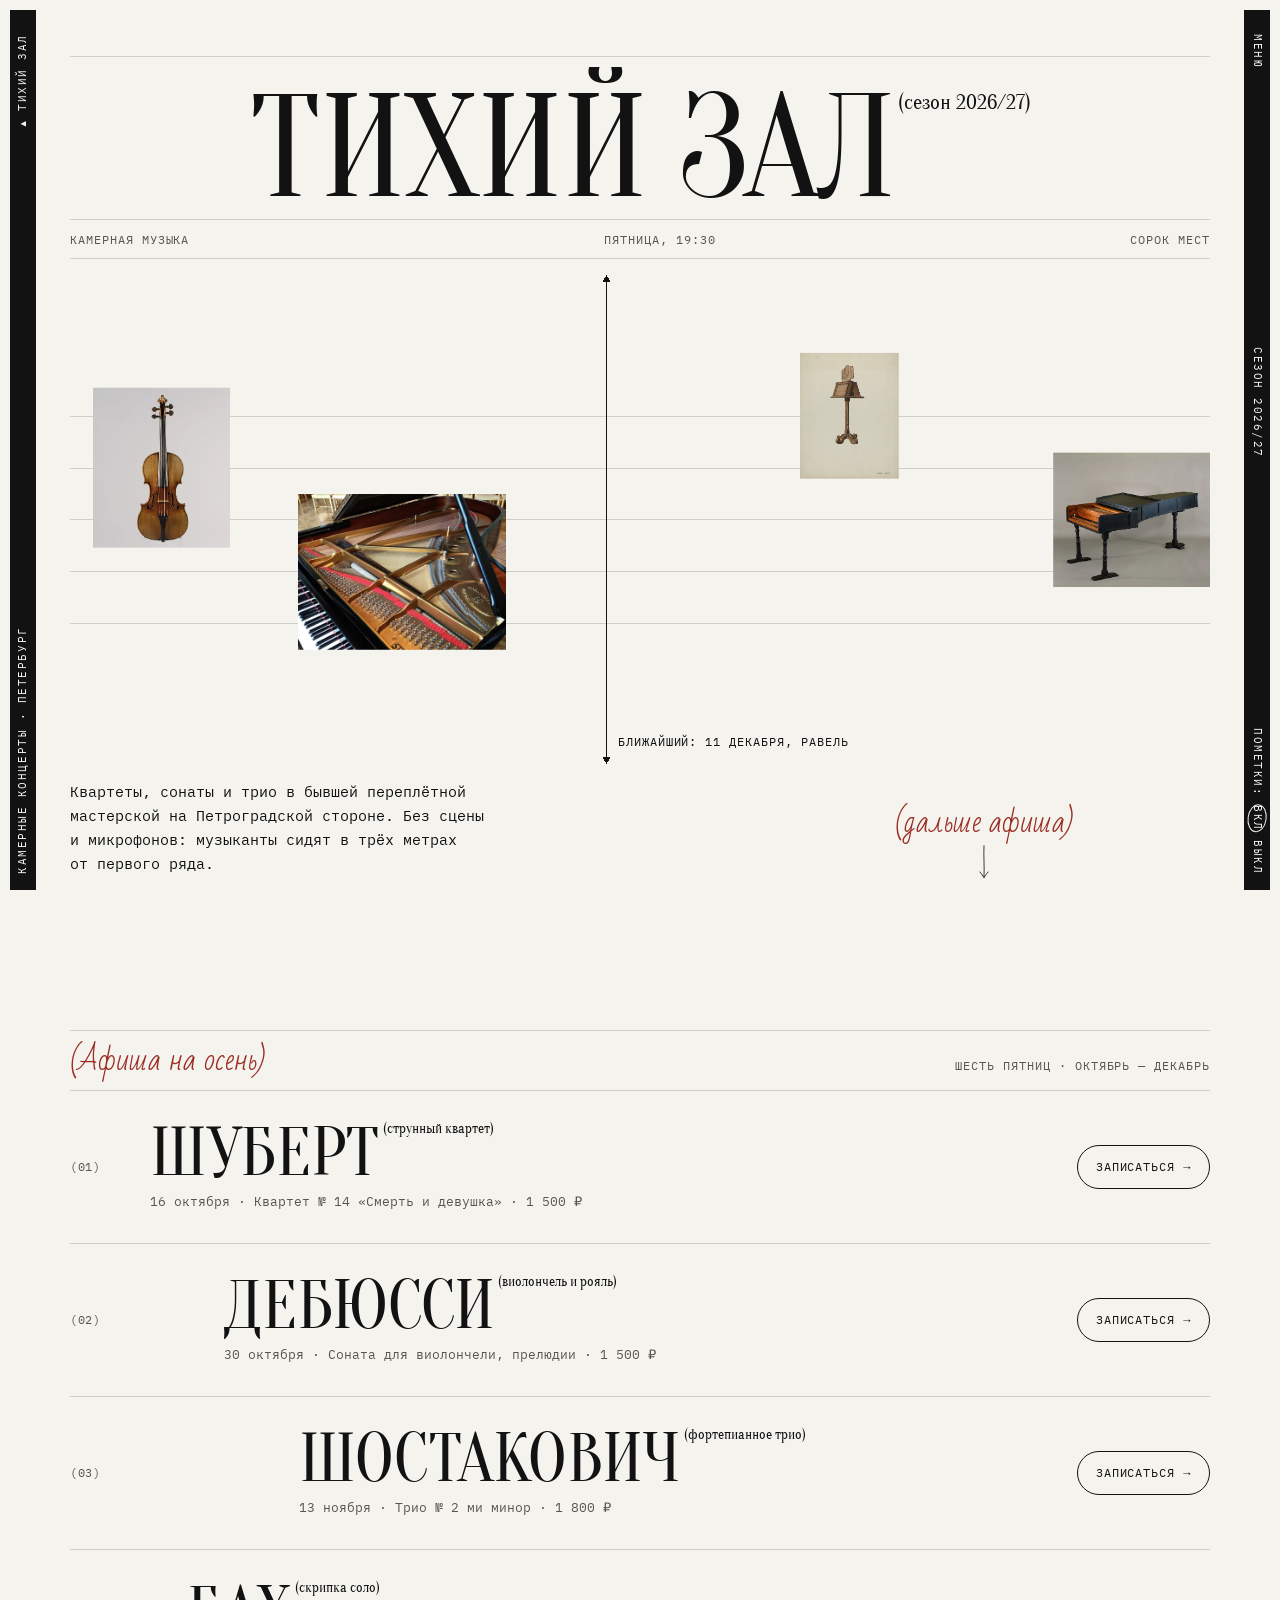
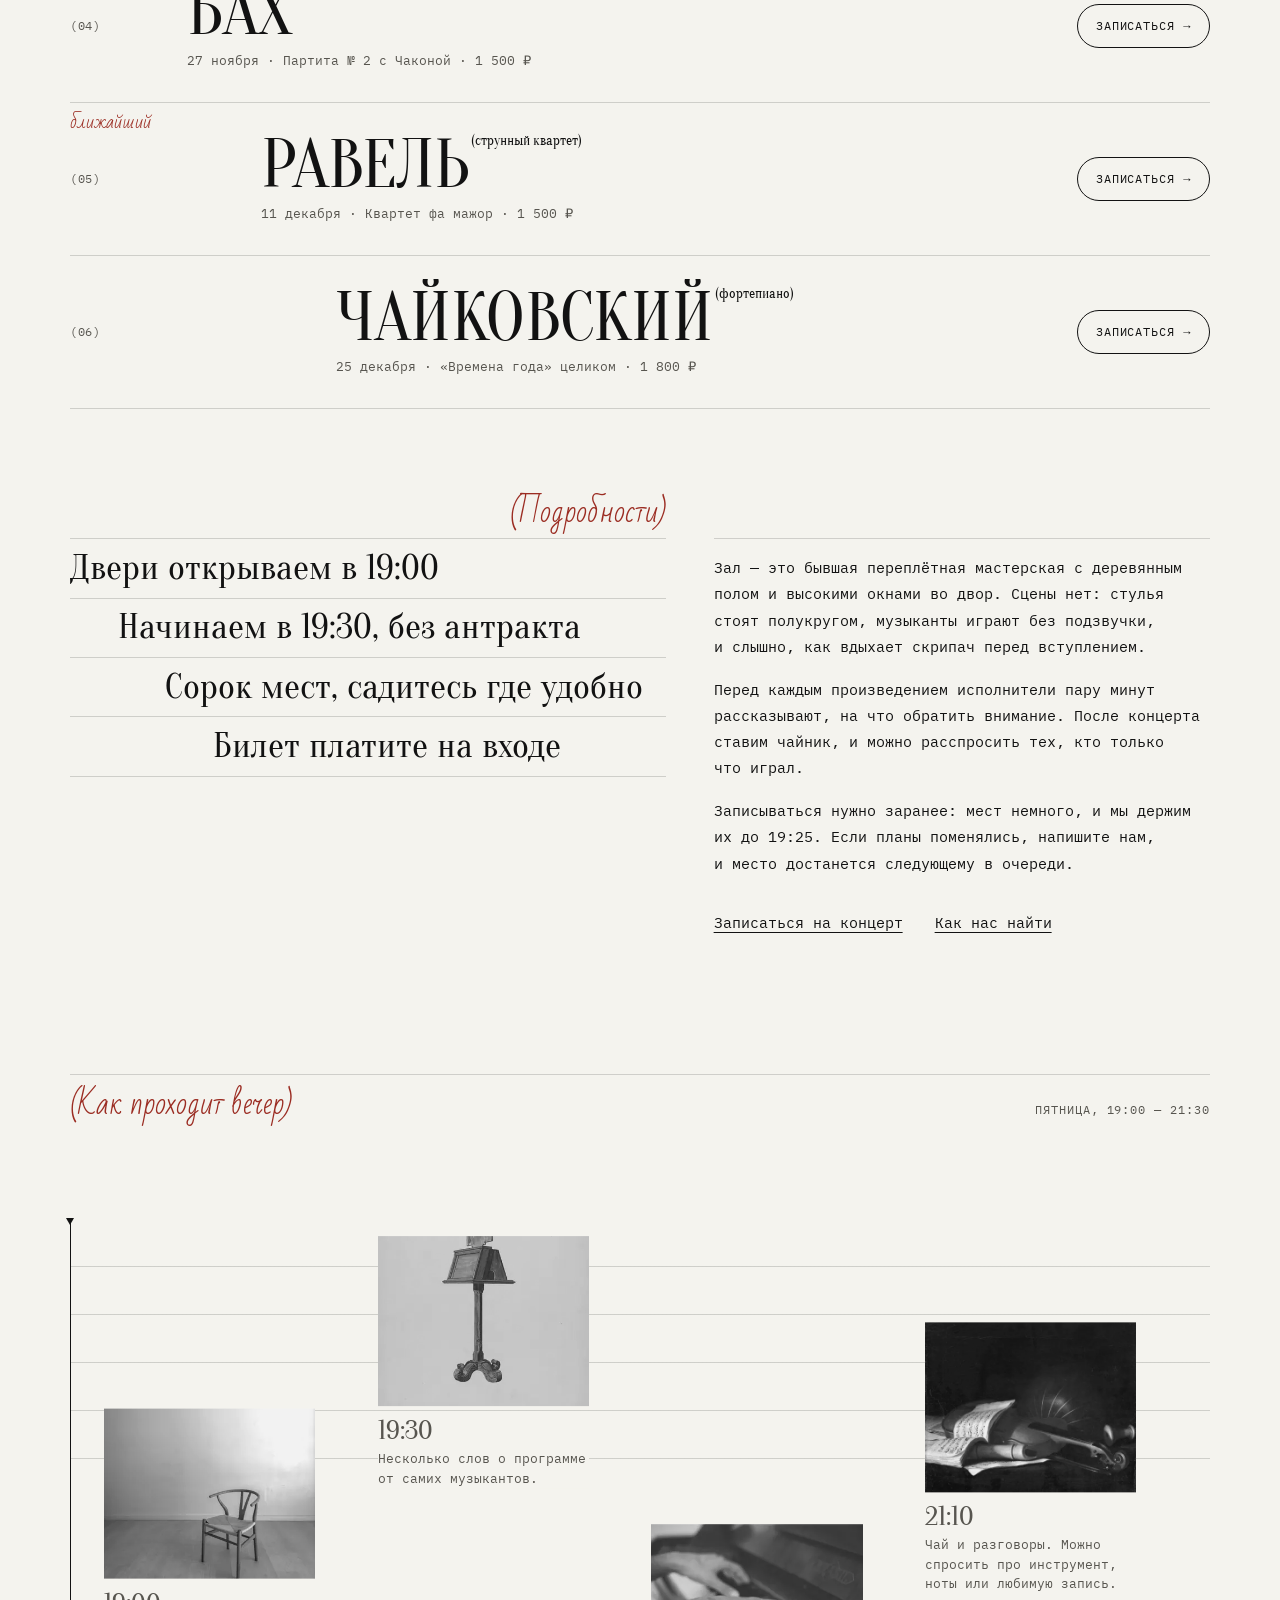
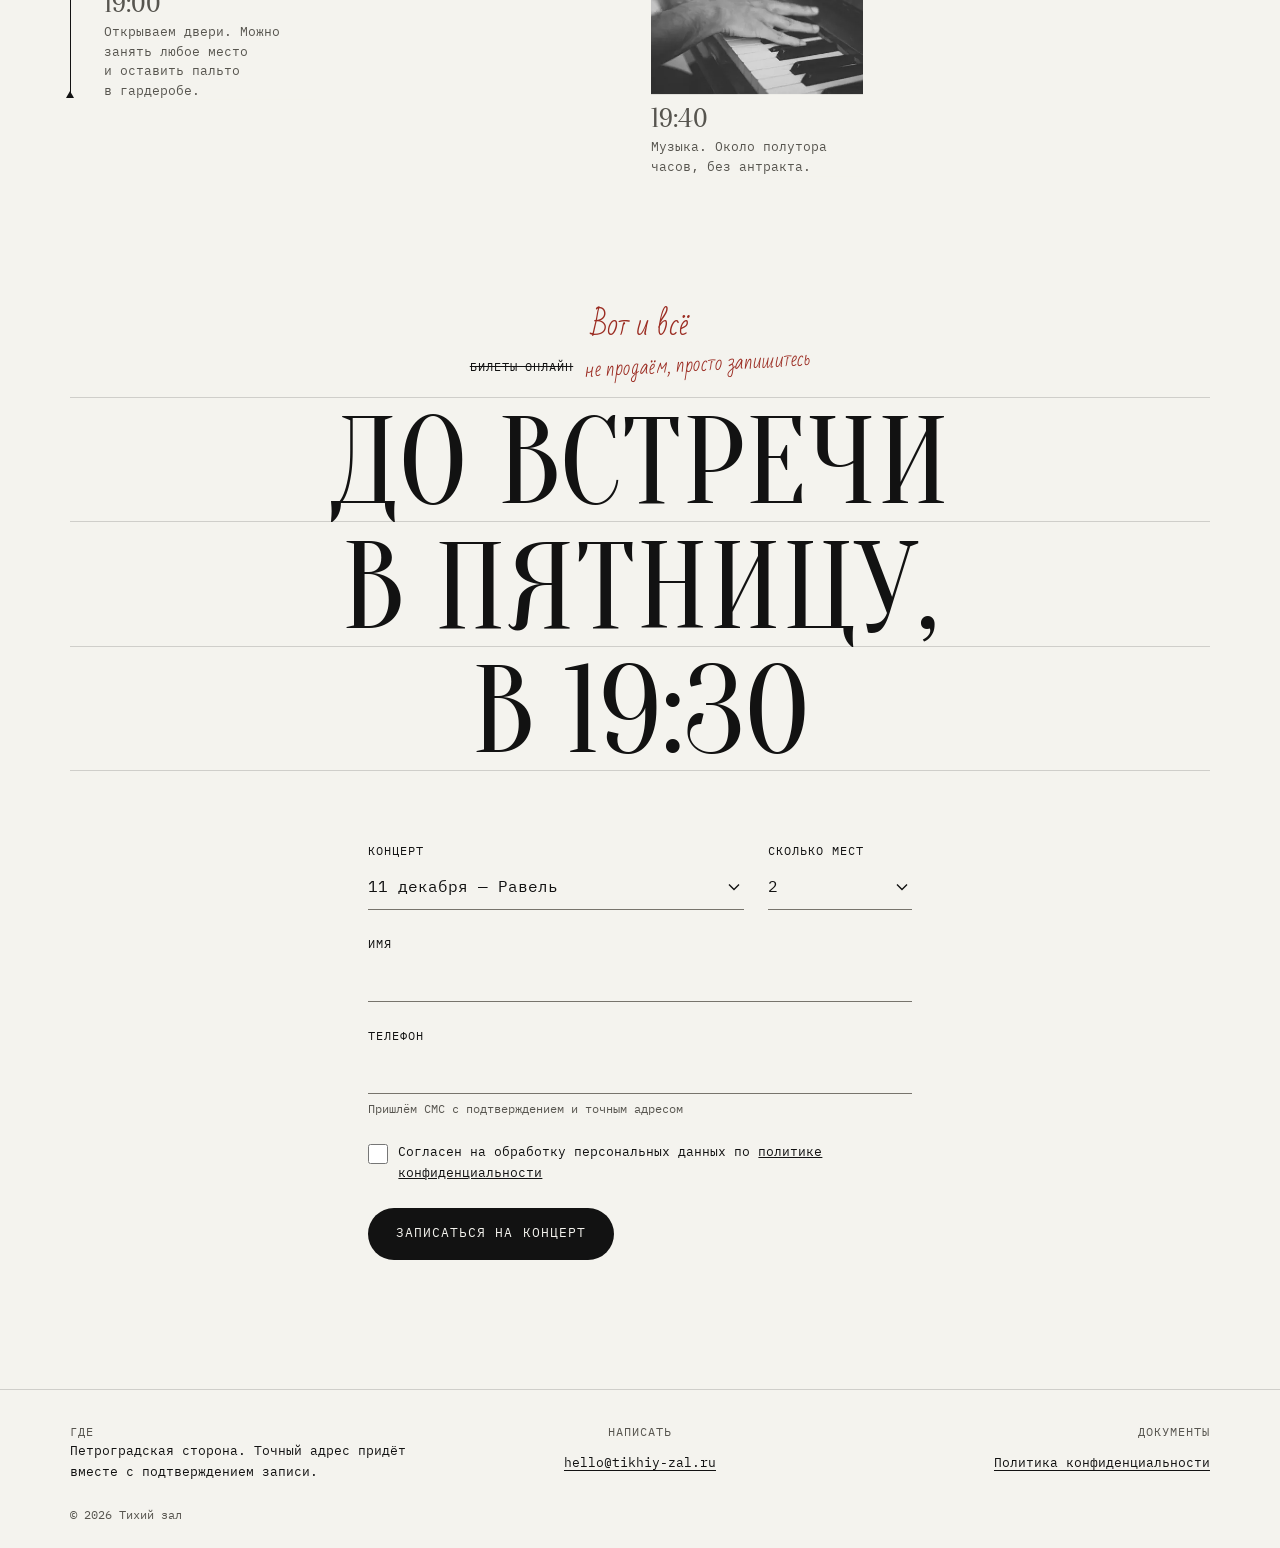
==== index.html @ 07358e15 "Фото больше не наезжают на текст - Афиша: фото к концерту в своей колонке между текстом и кнопкой   " ====
<!doctype html>
<html lang="ru">
<head>
  <meta charset="utf-8">
  <meta name="viewport" content="width=device-width, initial-scale=1, viewport-fit=cover">
  <title>Тихий зал — камерные концерты по пятницам в Петербурге</title>
  <meta name="description" content="Камерная музыка на сорок слушателей: квартеты, сонаты и трио без сцены и микрофонов. Афиша на осень 2026 и запись на концерт.">
  <link rel="canonical" href="https://verver-vadya.github.io/site-tikhiy-zal/">
  <meta name="theme-color" content="#121212">

  <meta property="og:type" content="website">
  <meta property="og:locale" content="ru_RU">
  <meta property="og:title" content="Тихий зал — камерные концерты по пятницам">
  <meta property="og:description" content="Сорок мест, музыканты в трёх метрах от первого ряда. Афиша на осень и запись на концерт.">
  <meta property="og:url" content="https://verver-vadya.github.io/site-tikhiy-zal/">
  <meta property="og:image" content="https://verver-vadya.github.io/site-tikhiy-zal/assets/img/og.jpg">

  <link rel="icon" href="favicon.svg" type="image/svg+xml">
  <link rel="preload" href="assets/fonts/oranienbaum-cyrillic-400-normal.woff2" as="font" type="font/woff2" crossorigin>
  <link rel="preload" href="assets/fonts/ibm-plex-mono-cyrillic-400-normal.woff2" as="font" type="font/woff2" crossorigin>
  <link rel="stylesheet" href="assets/css/style.css">
  <script>
    // Пометки от руки можно выключить; выбор помним до следующего визита
    try { if (localStorage.getItem("notes") === "off") document.documentElement.classList.add("no-notes"); } catch (e) {}
  </script>
  <script src="assets/js/main.js" defer></script>
  <script src="assets/js/form.js" defer></script>
</head>
<body>
  <a class="skip-link" href="#main">Перейти к содержимому</a>

  <!-- Боковые чёрные полосы на десктопе, верхняя полоса на телефоне -->
  <header class="rail rail--left">
    <a class="rail__logo" href="./" aria-label="Тихий зал, на главную"><span aria-hidden="true">▸</span> Тихий зал</a>
    <p class="rail__tagline">Камерные концерты · Петербург</p>
  </header>

  <div class="rail rail--right">
    <button class="rail__button menu-toggle" type="button" aria-expanded="false" aria-controls="menu">Меню</button>
    <p class="rail__season">Сезон 2026/27</p>
    <div class="notes-toggle" role="group" aria-label="Пометки от руки">
      <span class="notes-toggle__label" aria-hidden="true">Пометки:</span>
      <button class="notes-toggle__btn" type="button" data-notes="on" aria-pressed="true">вкл</button>
      <button class="notes-toggle__btn" type="button" data-notes="off" aria-pressed="false">выкл</button>
    </div>
  </div>

  <nav class="menu" id="menu" aria-label="Разделы сайта" hidden>
    <ul class="menu__list">
      <li><a href="#afisha"><span class="menu__num">01</span> Афиша</a></li>
      <li><a href="#podrobnosti"><span class="menu__num">02</span> Подробности</a></li>
      <li><a href="#vecher"><span class="menu__num">03</span> Как проходит вечер</a></li>
      <li><a href="#zapis"><span class="menu__num">04</span> Записаться</a></li>
    </ul>
    <div class="notes-toggle notes-toggle--menu" role="group" aria-label="Пометки от руки">
      <span class="notes-toggle__label" aria-hidden="true">Пометки:</span>
      <button class="notes-toggle__btn" type="button" data-notes="on" aria-pressed="true">вкл</button>
      <button class="notes-toggle__btn" type="button" data-notes="off" aria-pressed="false">выкл</button>
    </div>
  </nav>

  <main id="main" class="page">

    <!-- Первый экран: название на линейке, нотный стан с «нотами»-фотографиями -->
    <section class="hero" aria-labelledby="hero-title">
      <div class="ruled">
        <h1 class="hero__title" id="hero-title">Тихий зал<sup>(сезон 2026/27)</sup></h1>
      </div>
      <ul class="hero__facts" role="list">
        <li>Камерная музыка</li>
        <li>Пятница, 19:30</li>
        <li>Сорок мест</li>
      </ul>

      <div class="hero__stage">
        <div class="staff staff--hero" aria-hidden="true"></div>

        <figure class="note-img note-img--1">
          <img src="assets/img/violin-amber-480.webp" width="480" height="561" alt="Скрипка XVIII века: тёплый лак, вид спереди" fetchpriority="high">
        </figure>
        <figure class="note-img note-img--2">
          <img src="assets/img/piano-inside-480.webp" width="480" height="360" alt="Струны и молоточки внутри открытого рояля">
        </figure>
        <figure class="note-img note-img--3">
          <img src="assets/img/music-stand-480.webp" width="480" height="611" alt="Рисунок старинного пюпитра на ножке">
        </figure>
        <figure class="note-img note-img--4">
          <img src="assets/img/grand-piano-480.webp" width="480" height="414" alt="Старинное фортепиано в тёмном деревянном корпусе">
        </figure>

        <a class="playhead" href="#afisha">
          <span class="playhead__label">Ближайший: 16&nbsp;октября, Шуберт</span>
        </a>
      </div>

      <p class="hero__lead">Квартеты, сонаты и&nbsp;трио в&nbsp;бывшей переплётной мастерской на&nbsp;Петроградской стороне. Без сцены и&nbsp;микрофонов: музыканты сидят в&nbsp;трёх метрах от&nbsp;первого ряда.</p>

      <p class="hero__scroll hand note" aria-hidden="true">
        (дальше афиша)
        <svg viewBox="0 0 24 60" width="14" height="36" fill="none" stroke="currentColor" stroke-width="1.4" stroke-linecap="round"><path d="M12 2c-1 18 1 36 0 54M5 47c3 4 5 7 7 10 2-4 4-6 7-10"/></svg>
      </p>
    </section>

    <!-- Афиша: каждая строка — линейка, названия идут «лесенкой», как ноты -->
    <section class="section" id="afisha" aria-labelledby="afisha-title">
      <div class="section__head ruled ruled--top">
        <h2 class="hand" id="afisha-title">(Афиша на осень)</h2>
        <p class="mono-meta">Шесть пятниц · октябрь — декабрь</p>
      </div>

      <ol class="gigs" role="list">
        <li class="gig" style="--shift: 0">
          <span class="gig__num">(01)</span>
          <div class="gig__body">
            <h3 class="gig__title">Шуберт<sup>(струнный квартет)</sup></h3>
            <p class="gig__meta"><time datetime="2026-10-16T19:30">16&nbsp;октября</time> · Квартет №&nbsp;14 «Смерть и&nbsp;девушка» · 1&nbsp;500&nbsp;₽</p>
          </div>
          <img class="gig__img" src="assets/img/violin-amber-480.webp" width="480" height="561" alt="" loading="lazy">
          <a class="gig__cta" href="#zapis" data-concert="2026-10-16">Записаться <span aria-hidden="true">→</span><span class="visually-hidden"> на 16 октября</span></a>
        </li>
        <li class="gig" style="--shift: 2">
          <span class="gig__num">(02)</span>
          <div class="gig__body">
            <h3 class="gig__title">Дебюсси<sup>(виолончель и рояль)</sup></h3>
            <p class="gig__meta"><time datetime="2026-10-30T19:30">30&nbsp;октября</time> · Соната для виолончели, прелюдии · 1&nbsp;500&nbsp;₽</p>
          </div>
          <img class="gig__img" src="assets/img/piano-inside-480.webp" width="480" height="360" alt="" loading="lazy">
          <a class="gig__cta" href="#zapis" data-concert="2026-10-30">Записаться <span aria-hidden="true">→</span><span class="visually-hidden"> на 30 октября</span></a>
        </li>
        <li class="gig" style="--shift: 4">
          <span class="gig__num">(03)</span>
          <div class="gig__body">
            <h3 class="gig__title">Шостакович<sup>(фортепианное трио)</sup></h3>
            <p class="gig__meta"><time datetime="2026-11-13T19:30">13&nbsp;ноября</time> · Трио №&nbsp;2 ми&nbsp;минор · 1&nbsp;800&nbsp;₽</p>
          </div>
          <img class="gig__img" src="assets/img/grand-piano-wood-480.webp" width="480" height="360" alt="" loading="lazy">
          <a class="gig__cta" href="#zapis" data-concert="2026-11-13">Записаться <span aria-hidden="true">→</span><span class="visually-hidden"> на 13 ноября</span></a>
        </li>
        <li class="gig" style="--shift: 1">
          <span class="gig__num">(04)</span>
          <div class="gig__body">
            <h3 class="gig__title">Бах<sup>(скрипка соло)</sup></h3>
            <p class="gig__meta"><time datetime="2026-11-27T19:30">27&nbsp;ноября</time> · Партита №&nbsp;2 с&nbsp;Чаконой · 1&nbsp;500&nbsp;₽</p>
          </div>
          <img class="gig__img" src="assets/img/violin-dark-480.webp" width="480" height="601" alt="" loading="lazy">
          <a class="gig__cta" href="#zapis" data-concert="2026-11-27">Записаться <span aria-hidden="true">→</span><span class="visually-hidden"> на 27 ноября</span></a>
        </li>
        <li class="gig" style="--shift: 3">
          <span class="gig__num">(05)</span>
          <div class="gig__body">
            <h3 class="gig__title">Равель<sup>(струнный квартет)</sup></h3>
            <p class="gig__meta"><time datetime="2026-12-11T19:30">11&nbsp;декабря</time> · Квартет фа&nbsp;мажор · 1&nbsp;500&nbsp;₽</p>
          </div>
          <img class="gig__img" src="assets/img/still-life-480.webp" width="480" height="426" alt="" loading="lazy">
          <a class="gig__cta" href="#zapis" data-concert="2026-12-11">Записаться <span aria-hidden="true">→</span><span class="visually-hidden"> на 11 декабря</span></a>
        </li>
        <li class="gig" style="--shift: 5">
          <span class="gig__num">(06)</span>
          <div class="gig__body">
            <h3 class="gig__title">Чайковский<sup>(фортепиано)</sup></h3>
            <p class="gig__meta"><time datetime="2026-12-25T19:30">25&nbsp;декабря</time> · «Времена года» целиком · 1&nbsp;800&nbsp;₽</p>
          </div>
          <img class="gig__img" src="assets/img/piano-keys-480.webp" width="480" height="320" alt="" loading="lazy">
          <a class="gig__cta" href="#zapis" data-concert="2026-12-25">Записаться <span aria-hidden="true">→</span><span class="visually-hidden"> на 25 декабря</span></a>
        </li>
      </ol>
    </section>

    <!-- Подробности: слева «лесенка» фактов, справа текст машинописью -->
    <section class="section details" id="podrobnosti" aria-labelledby="details-title">
      <div class="details__facts ruled ruled--top">
        <h2 class="visually-hidden" id="details-title">Подробности</h2>
        <ul class="steps" role="list">
          <li>Двери открываем в&nbsp;19:00</li>
          <li>Начинаем в&nbsp;19:30, без антракта</li>
          <li>Сорок мест, садитесь где удобно</li>
          <li>Билет платите на&nbsp;входе</li>
        </ul>
        <p class="details__note hand note" aria-hidden="true">(Подробности)</p>
      </div>
      <div class="details__text ruled ruled--top">
        <p>Зал — это бывшая переплётная мастерская с&nbsp;деревянным полом и&nbsp;высокими окнами во&nbsp;двор. Сцены нет: стулья стоят полукругом, музыканты играют без подзвучки, и&nbsp;слышно, как вдыхает скрипач перед вступлением.</p>
        <p>Перед каждым произведением исполнители пару минут рассказывают, на&nbsp;что обратить внимание. После концерта ставим чайник, и&nbsp;можно расспросить тех, кто только что играл.</p>
        <p>Записываться нужно заранее: мест немного, и&nbsp;мы держим их до&nbsp;19:25. Если планы поменялись, напишите нам, и&nbsp;место достанется следующему в&nbsp;очереди.</p>
        <p class="details__links"><a class="text-link" href="#zapis">Записаться на&nbsp;концерт</a> <a class="text-link" href="#kontakty">Как нас найти</a></p>
      </div>
    </section>

    <!-- Как проходит вечер: нотный стан и «указатель воспроизведения», который едет при прокрутке -->
    <section class="section evening" id="vecher" aria-labelledby="evening-title" data-evening>
      <div class="section__head ruled ruled--top">
        <h2 class="hand" id="evening-title">(Как проходит вечер)</h2>
        <p class="mono-meta">Пятница, 19:00 — 21:30</p>
      </div>

      <div class="evening__stage">
        <div class="staff staff--evening" aria-hidden="true"></div>
        <span class="evening__head" aria-hidden="true"></span>
        <ol class="moments" role="list">
          <li class="moment" style="--x: 3%; --line: 3">
            <img src="assets/img/chair-480.webp" width="480" height="640" alt="Пустой деревянный стул у стены" loading="lazy">
            <p><b>19:00</b> Открываем двери. Можно занять любое место и&nbsp;оставить пальто в&nbsp;гардеробе.</p>
          </li>
          <li class="moment" style="--x: 27%; --line: 1">
            <img src="assets/img/music-stand-480.webp" width="480" height="611" alt="Рисунок пюпитра" loading="lazy">
            <p><b>19:30</b> Несколько слов о&nbsp;программе от&nbsp;самих музыкантов.</p>
          </li>
          <li class="moment" style="--x: 51%; --line: 4">
            <img src="assets/img/piano-hands-480.webp" width="480" height="320" alt="Руки пианиста на клавиатуре" loading="lazy">
            <p><b>19:40</b> Музыка. Около полутора часов, без антракта.</p>
          </li>
          <li class="moment" style="--x: 75%; --line: 2">
            <img src="assets/img/still-life-480.webp" width="480" height="426" alt="Старинный натюрморт: скрипка, смычок и ноты" loading="lazy">
            <p><b>21:10</b> Чай и&nbsp;разговоры. Можно спросить про&nbsp;инструмент, ноты или&nbsp;любимую запись.</p>
          </li>
        </ol>
      </div>
    </section>

    <!-- Запись: финальная фраза на линейках и форма -->
    <section class="section signup" id="zapis" aria-labelledby="signup-title">
      <p class="signup__hand hand note" aria-hidden="true">Вот и всё</p>
      <p class="signup__strike"><s>Билеты онлайн</s> <span class="hand note">не&nbsp;продаём, просто запишитесь</span></p>
      <h2 class="signup__title" id="signup-title">
        <span>До встречи</span>
        <span>в&nbsp;пятницу,</span>
        <span>в&nbsp;19:30</span>
      </h2>

      <form class="form" action="https://formspree.io/f/YOUR_FORM_ID" method="post" data-form>
        <div class="field">
          <label for="f-concert">Концерт</label>
          <select id="f-concert" name="concert" required data-error-required="Выберите, на какой концерт записаться">
            <option value="2026-10-16" selected>16 октября — Шуберт</option>
            <option value="2026-10-30">30 октября — Дебюсси</option>
            <option value="2026-11-13">13 ноября — Шостакович</option>
            <option value="2026-11-27">27 ноября — Бах</option>
            <option value="2026-12-11">11 декабря — Равель</option>
            <option value="2026-12-25">25 декабря — Чайковский</option>
          </select>
        </div>
        <div class="field">
          <label for="f-seats">Сколько мест</label>
          <select id="f-seats" name="seats">
            <option value="1">1</option>
            <option value="2" selected>2</option>
            <option value="3">3</option>
            <option value="4">4</option>
          </select>
        </div>
        <div class="field">
          <label for="f-name">Имя</label>
          <input id="f-name" name="name" type="text" autocomplete="name" required minlength="2"
            data-error-required="Напишите, на чьё имя держать места">
        </div>
        <div class="field">
          <label for="f-phone">Телефон</label>
          <input id="f-phone" name="phone" type="tel" inputmode="tel" autocomplete="tel" required data-validate="phone"
            aria-describedby="f-phone-hint" data-error-required="Укажите телефон: пришлём подтверждение и адрес">
          <p class="field__hint" id="f-phone-hint">Пришлём СМС с&nbsp;подтверждением и&nbsp;точным адресом</p>
        </div>
        <div class="field field--check">
          <input id="f-consent" name="consent" type="checkbox" value="да" required
            data-error-required="Без согласия на обработку данных мы не можем записать вас">
          <label for="f-consent">Согласен на&nbsp;обработку персональных данных по&nbsp;<a href="privacy.html">политике конфиденциальности</a></label>
        </div>
        <input class="form__trap" type="text" name="_gotcha" tabindex="-1" autocomplete="off" aria-hidden="true">
        <button class="button" type="submit">Записаться на концерт</button>
        <p class="form__status" role="status" aria-live="polite" hidden></p>
      </form>
    </section>
  </main>

  <footer class="site-footer" id="kontakty">
    <div class="site-footer__col">
      <p class="site-footer__label">Где</p>
      <p>Петроградская сторона. Точный адрес придёт вместе с&nbsp;подтверждением записи.</p>
    </div>
    <div class="site-footer__col">
      <p class="site-footer__label">Написать</p>
      <p><a class="text-link" href="mailto:hello@tikhiy-zal.ru">hello@tikhiy-zal.ru</a></p>
    </div>
    <div class="site-footer__col">
      <p class="site-footer__label">Документы</p>
      <p><a class="text-link" href="privacy.html">Политика конфиденциальности</a></p>
    </div>
    <p class="site-footer__copy">&copy; <span data-year>2026</span> Тихий зал</p>
  </footer>
</body>
</html>
---- assets/css/style.css ----
/* Шрифты: свои файлы, без внешних CDN. Лицензии OFL лежат рядом. */
@font-face {
  font-family: "Oranienbaum";
  src: url("../fonts/oranienbaum-cyrillic-400-normal.woff2") format("woff2");
  font-weight: 400; font-display: swap;
  unicode-range: U+0301, U+0400-045F, U+0490-0491, U+04B0-04B1, U+2116;
}
@font-face {
  font-family: "Oranienbaum";
  src: url("../fonts/oranienbaum-latin-400-normal.woff2") format("woff2");
  font-weight: 400; font-display: swap;
  unicode-range: U+0000-00FF, U+0131, U+0152-0153, U+02BB-02BC, U+02C6, U+02DA, U+02DC, U+2000-206F, U+20AC, U+20BD, U+2122, U+2191, U+2193, U+2212, U+2215, U+FEFF, U+FFFD;
}
@font-face {
  font-family: "IBM Plex Mono";
  src: url("../fonts/ibm-plex-mono-cyrillic-400-normal.woff2") format("woff2");
  font-weight: 400; font-display: swap;
  unicode-range: U+0301, U+0400-045F, U+0490-0491, U+04B0-04B1, U+2116;
}
@font-face {
  font-family: "IBM Plex Mono";
  src: url("../fonts/ibm-plex-mono-latin-400-normal.woff2") format("woff2");
  font-weight: 400; font-display: swap;
  unicode-range: U+0000-00FF, U+0131, U+0152-0153, U+02BB-02BC, U+02C6, U+02DA, U+02DC, U+2000-206F, U+20AC, U+20BD, U+2122, U+2191, U+2193, U+2212, U+2215, U+FEFF, U+FFFD;
}
@font-face {
  font-family: "IBM Plex Mono";
  src: url("../fonts/ibm-plex-mono-cyrillic-500-normal.woff2") format("woff2");
  font-weight: 500 700; font-display: swap;
  unicode-range: U+0301, U+0400-045F, U+0490-0491, U+04B0-04B1, U+2116;
}
@font-face {
  font-family: "IBM Plex Mono";
  src: url("../fonts/ibm-plex-mono-latin-500-normal.woff2") format("woff2");
  font-weight: 500 700; font-display: swap;
  unicode-range: U+0000-00FF, U+0131, U+0152-0153, U+02BB-02BC, U+02C6, U+02DA, U+02DC, U+2000-206F, U+20AC, U+20BD, U+2122, U+2191, U+2193, U+2212, U+2215, U+FEFF, U+FFFD;
}
@font-face {
  font-family: "Bad Script";
  src: url("../fonts/bad-script-cyrillic-400-normal.woff2") format("woff2");
  font-weight: 400; font-display: swap;
  unicode-range: U+0301, U+0400-045F, U+0490-0491, U+04B0-04B1, U+2116;
}
@font-face {
  font-family: "Bad Script";
  src: url("../fonts/bad-script-latin-400-normal.woff2") format("woff2");
  font-weight: 400; font-display: swap;
  unicode-range: U+0000-00FF, U+0131, U+0152-0153, U+02BB-02BC, U+02C6, U+02DA, U+02DC, U+2000-206F, U+20AC, U+2122, U+2191, U+2193, U+2212, U+2215, U+FEFF, U+FFFD;
}

/* Токены: бумага, тушь и красный карандаш для пометок */
:root {
  --paper: #f4f3ee;
  --ink: #121212;
  --muted: #57554f;
  --rule: rgba(18, 18, 18, 0.16);
  --field-line: #77746c;       /* контраст с бумагой не ниже 3:1 */
  --pencil: #9b2c22;           /* пометки от руки */
  --danger: #a1221a;
  --danger-bg: #f8e9e6;
  --success: #24603a;
  --success-bg: #e6efe6;

  --serif: "Oranienbaum", "Times New Roman", serif;
  --mono: "IBM Plex Mono", ui-monospace, "SFMono-Regular", Menlo, Consolas, monospace;
  --hand: "Bad Script", "Segoe Script", cursive;

  --text-s: 0.75rem;
  --text-m: clamp(0.875rem, 0.84rem + 0.15vw, 0.9375rem);
  --hand-size: clamp(1.375rem, 1.1rem + 0.9vw, 1.875rem);

  --gutter: 1rem;
  --bar: 2.75rem;              /* верхняя полоса на телефоне */
  --rail-w: 1.625rem;          /* боковая полоса на десктопе */
  --rail-inset: 0.625rem;
  --section: clamp(4rem, 2.5rem + 7vw, 9rem);
  --tap: 2.75rem;

  --ease-out: cubic-bezier(0.23, 1, 0.32, 1);
  --ease-in-out: cubic-bezier(0.77, 0, 0.175, 1);
}

/* Сброс */
*, *::before, *::after { box-sizing: border-box; }
* { margin: 0; }
html { -webkit-text-size-adjust: 100%; scroll-behavior: smooth; scroll-padding-top: calc(var(--bar) + 1rem); }
@media (prefers-reduced-motion: reduce) { html { scroll-behavior: auto; } }
body {
  font-family: var(--mono);
  font-size: var(--text-m);
  line-height: 1.6;
  color: var(--ink);
  background: var(--paper);
  padding-top: calc(var(--bar) + env(safe-area-inset-top));
  -webkit-tap-highlight-color: transparent;
  overflow-x: clip;
}
img, svg { display: block; max-width: 100%; height: auto; }
input, button, textarea, select { font: inherit; color: inherit; }
button, a, select, label { touch-action: manipulation; }
h1, h2, h3 { font-weight: 400; overflow-wrap: break-word; }
p { text-wrap: pretty; }
a { color: inherit; }
ul, ol { list-style: none; padding: 0; }
:focus-visible { outline: 2px solid var(--pencil); outline-offset: 3px; }
::selection { background: var(--ink); color: var(--paper); }

.visually-hidden {
  position: absolute; width: 1px; height: 1px; padding: 0; margin: -1px;
  overflow: hidden; clip: rect(0 0 0 0); white-space: nowrap; border: 0;
}
.skip-link { position: absolute; left: -9999px; z-index: 50; }
.skip-link:focus { left: 1rem; top: 1rem; background: var(--paper); padding: 0.5rem 1rem; }

/* Общие приёмы */
.hand { font-family: var(--hand); font-size: var(--hand-size); color: var(--pencil); line-height: 1.2; }
.mono-meta { font-size: var(--text-s); text-transform: uppercase; letter-spacing: 0.08em; color: var(--muted); }
.ruled { border-block: 1px solid var(--rule); }
.ruled--top { border-bottom: 0; }
.no-notes .note { visibility: hidden; }

.text-link {
  text-decoration: underline; text-decoration-thickness: 1px; text-underline-offset: 0.25em;
  transition: color 160ms ease, text-decoration-thickness 160ms ease;
}
@media (hover: hover) { .text-link:hover { color: var(--pencil); text-decoration-thickness: 2px; } }
.text-link:active { color: var(--pencil); }

/* Нотный стан: пять линий одним фоном */
.staff {
  --gap: 3rem;
  height: calc(var(--gap) * 4 + 1px);
  background: repeating-linear-gradient(to bottom, var(--rule) 0 1px, transparent 1px var(--gap));
}

/* ---------- Полосы ---------- */

.rail {
  position: fixed; z-index: 30; top: 0;
  height: calc(var(--bar) + env(safe-area-inset-top));
  padding-top: env(safe-area-inset-top);
  display: flex; align-items: center;
  font-size: 0.6875rem; text-transform: uppercase; letter-spacing: 0.14em;
  color: var(--paper);
}
.rail :focus-visible { outline-color: var(--paper); }
.rail--left { left: 0; right: 0; background: var(--ink); padding-left: max(var(--gutter), env(safe-area-inset-left)); }
.rail--right { right: 0; padding-right: max(0.25rem, env(safe-area-inset-right)); }
.rail__logo { display: inline-flex; align-items: center; gap: 0.5em; min-height: var(--tap); text-decoration: none; }
.rail__tagline, .rail__season, .rail--right .notes-toggle { display: none; }
.rail__button {
  min-height: var(--tap); padding: 0 0.75rem; border: 0; background: none; cursor: pointer;
  text-transform: inherit; letter-spacing: inherit; font-size: inherit;
  transition: opacity 160ms ease;
}
@media (hover: hover) { .rail__button:hover, .rail__logo:hover { opacity: 0.7; } }
.rail__button:active { opacity: 0.55; }

.notes-toggle { display: flex; align-items: center; gap: 0.35rem; }
.notes-toggle__btn {
  min-width: var(--tap); min-height: var(--tap); padding: 0 0.4rem; border: 0; background: none; cursor: pointer;
  text-transform: uppercase; letter-spacing: inherit; font-size: inherit; position: relative;
}
/* Выбранный вариант обведён от руки, как в партитуре */
.notes-toggle__btn[aria-pressed="true"]::after {
  content: ""; position: absolute; inset: 50% auto auto 50%;
  width: 2.4em; height: 1.7em; translate: -50% -50%;
  border: 1px solid currentColor; border-radius: 50%; rotate: -8deg;
}
@media (hover: hover) { .notes-toggle__btn:hover { opacity: 0.7; } }
.notes-toggle__btn:active { opacity: 0.55; }

@media (min-width: 64rem) {
  body { padding-top: 0; }
  .rail {
    top: var(--rail-inset); bottom: var(--rail-inset); height: auto; width: var(--rail-w);
    padding: 1rem 0; background: var(--ink);
    writing-mode: vertical-rl; justify-content: space-between;
  }
  .rail--left { left: var(--rail-inset); right: auto; rotate: 180deg; flex-direction: row-reverse; padding-left: 0; }
  .rail--right { right: var(--rail-inset); padding-right: 0; }
  .rail__tagline, .rail__season { display: block; }
  .rail--right .notes-toggle { display: flex; }
  .rail__logo, .rail__button { min-height: auto; min-width: var(--tap); padding: 0.5rem 0; justify-content: center; }
  .notes-toggle__btn { min-height: 2rem; }
  .notes-toggle__btn[aria-pressed="true"]::after { width: 1.7em; height: 2.5em; rotate: 8deg; }
  html { scroll-padding-top: 1.5rem; }
}

/* ---------- Меню ---------- */

/* На телефоне меню — шторка по высоте содержимого: под ней остаётся страница, тап туда закрывает меню */
.menu {
  position: fixed; z-index: 25; top: calc(var(--bar) + env(safe-area-inset-top)); right: 0;
  max-height: calc(100svh - var(--bar) - env(safe-area-inset-top) - 4rem);
  width: min(26rem, 100%); padding: 1.5rem var(--gutter) 1.75rem;
  box-shadow: 0 0 0 100vmax rgba(18, 18, 18, 0.35);
  background: var(--ink); color: var(--paper);
  display: flex; flex-direction: column; justify-content: space-between;
  overscroll-behavior: contain; overflow-y: auto;
  transform: translateX(100%); transition: transform 360ms var(--ease-out);
}
.menu[hidden] { display: none; }
.menu.is-open { transform: none; }
.menu :focus-visible { outline-color: var(--paper); }
.menu__list a {
  display: flex; align-items: baseline; gap: 0.75rem; min-height: var(--tap); padding-block: 0.35rem;
  font-family: var(--serif); font-size: clamp(2rem, 1.6rem + 1.5vw, 2.75rem); line-height: 1; text-transform: uppercase;
  text-decoration: none; border-bottom: 1px solid rgba(244, 243, 238, 0.18);
  transition: color 160ms ease, padding-left 240ms var(--ease-out);
}
.menu__num { font-family: var(--mono); font-size: var(--text-s); letter-spacing: 0.1em; opacity: 0.6; }
@media (hover: hover) { .menu__list a:hover { padding-left: 0.5rem; color: #e9b7ae; } }
.menu__list a:active { color: #e9b7ae; }
.notes-toggle--menu { margin-top: 1.25rem; font-size: 0.6875rem; text-transform: uppercase; letter-spacing: 0.14em; }
@media (min-width: 64rem) {
  .menu { top: var(--rail-inset); bottom: var(--rail-inset); max-height: none; right: calc(var(--rail-inset) + var(--rail-w)); padding: 3rem 2.5rem; box-shadow: none; }
  .notes-toggle--menu { display: none; }
}
@media (prefers-reduced-motion: reduce) { .menu { transition: none; } }

/* ---------- Раскладка ---------- */

.page, .site-footer { padding-inline: max(var(--gutter), env(safe-area-inset-left)) max(var(--gutter), env(safe-area-inset-right)); }
@media (min-width: 48rem) { :root { --gutter: 2rem; } }
@media (min-width: 64rem) {
  .page, .site-footer { padding-inline: calc(var(--rail-inset) * 2 + var(--rail-w) + 1.5rem); }
}
.section { padding-top: var(--section); }
.section__head { display: flex; flex-wrap: wrap; align-items: baseline; justify-content: space-between; gap: 0.25rem 1.5rem; padding-top: 0.75rem; }

/* ---------- Первый экран ---------- */

.hero { min-height: calc(100svh - var(--bar)); display: flex; flex-direction: column; padding-top: 1.5rem; }
@media (min-width: 64rem) { .hero { min-height: 100svh; padding-top: 3.5rem; } }
.hero__title {
  font-family: var(--serif); text-transform: uppercase; text-align: center;
  font-size: clamp(4.25rem, 1.6rem + 9.5vw, 9.5rem); line-height: 0.86; letter-spacing: -0.01em;
  padding-block: 0.2em 0.04em;
}
.hero__title sup {
  font-size: max(0.75rem, 0.14em); text-transform: none; letter-spacing: 0;
  vertical-align: top; position: relative; top: 0.35em; margin-left: 0.15em;
}
@media (max-width: 47.99rem) {
  .hero__title sup { display: block; top: 0; margin: 0.35rem 0 0.5rem; font-size: 0.8125rem; }
}
.hero__facts {
  display: flex; justify-content: space-between; gap: 0.75rem; padding-block: 0.6rem;
  border-bottom: 1px solid var(--rule);
  font-size: var(--text-s); text-transform: uppercase; letter-spacing: 0.08em; color: var(--muted);
}
.hero__facts li:nth-child(2) { text-align: center; }
.hero__facts li:last-child { text-align: right; }

.hero__stage { position: relative; flex: 1; min-height: 15rem; margin-block: 1.5rem; }
.staff--hero { --gap: clamp(2.25rem, 1rem + 4vh, 4rem); position: absolute; inset-inline: 0; top: 50%; translate: 0 -50%; }
.note-img { --line: 2; position: absolute; top: calc(50% + (var(--line) - 2) * clamp(2.25rem, 1rem + 4vh, 4rem)); translate: 0 -50%; }
.note-img img { width: 100%; }
.note-img--1 { --line: 1; left: 2%; width: clamp(5.5rem, 3rem + 7vw, 9.5rem); }
.note-img--2 { --line: 3; left: 56%; width: clamp(8rem, 5rem + 10vw, 15rem); }
.note-img--3 { --line: 0; left: 64%; width: clamp(4.5rem, 3rem + 4vw, 7rem); display: none; }
.note-img--4 { --line: 2; right: 0; width: clamp(7rem, 5rem + 6vw, 11rem); display: none; }
@media (min-width: 48rem) {
  .note-img--2 { left: 20%; }
  .note-img--3, .note-img--4 { display: block; }
}

/* «Указатель воспроизведения»: отмечает ближайший концерт */
.playhead {
  position: absolute; top: -0.5rem; bottom: -0.5rem; left: 40%;
  display: flex; align-items: flex-end; text-decoration: none;
}
.playhead::before {
  content: ""; position: absolute; top: 0; bottom: 0; left: 0; width: 1px; background: var(--ink);
}
.playhead::after { /* треугольники на концах */
  content: ""; position: absolute; left: -4px; top: 0; bottom: 0; width: 9px;
  background:
    conic-gradient(from 150deg at 50% 0, var(--ink) 60deg, transparent 0) top / 9px 7px no-repeat,
    conic-gradient(from -30deg at 50% 100%, var(--ink) 60deg, transparent 0) bottom / 9px 7px no-repeat;
}
.playhead__label {
  position: relative; display: inline-flex; align-items: center; min-height: var(--tap);
  margin-left: 0.6rem; padding-inline: 0.15rem; background: var(--paper);
  font-size: var(--text-s); text-transform: uppercase; letter-spacing: 0.08em; white-space: nowrap;
  text-decoration: underline; text-decoration-color: transparent; text-underline-offset: 0.3em;
  transition: text-decoration-color 160ms ease;
}
@media (hover: hover) { .playhead:hover .playhead__label { text-decoration-color: currentColor; } }
.playhead:active .playhead__label { color: var(--pencil); }
@media (max-width: 47.99rem) {
  .playhead { left: 38%; align-items: flex-start; }
  .playhead__label { margin-top: 0.75rem; white-space: normal; max-width: calc(62vw - 1.5rem); padding-block: 0.35rem; line-height: 1.4; }
}
@media (min-width: 48rem) { .playhead { left: 47%; } }

.hero__lead { max-width: 46ch; font-size: var(--text-m); }
.hero__scroll { display: flex; flex-direction: column; align-items: center; gap: 0.25rem; margin-top: 1.5rem; padding-bottom: 1rem; }
@media (min-width: 64rem) {
  .hero { position: relative; }
  /* Пометка справа от текста, а не по центру: длинный абзац доходит до середины экрана */
  .hero__scroll { position: absolute; bottom: 1.25rem; right: 12%; margin: 0; padding: 0; }
  .hero__lead { padding-bottom: 1.5rem; }
}
.hero__scroll svg { color: var(--ink); }

/* Появление первого экрана */
@media (prefers-reduced-motion: no-preference) {
  .hero__title { animation: rise 700ms var(--ease-out) both; }
  .staff--hero { animation: draw 1100ms var(--ease-out) 120ms both; }
  .note-img { animation: unveil 800ms var(--ease-out) both; }
  .note-img--1 { animation-delay: 380ms; }
  .note-img--2 { animation-delay: 460ms; }
  .note-img--3 { animation-delay: 540ms; }
  .note-img--4 { animation-delay: 620ms; }
  .playhead { animation: fade 500ms ease 900ms both; }
}
@keyframes rise { from { opacity: 0; transform: translateY(0.15em); } }
@keyframes draw { from { clip-path: inset(0 100% 0 0); } to { clip-path: inset(0 0 0 0); } }
@keyframes unveil { from { clip-path: inset(100% 0 0 0); } to { clip-path: inset(0 0 0 0); } }
@keyframes fade { from { opacity: 0; } }

/* ---------- Афиша ---------- */

.gigs { margin-top: 0.75rem; overflow-x: clip; }
.gig {
  --step: 0%;
  position: relative;
  display: grid; grid-template-columns: 1fr auto; grid-template-areas: "num cta" "body body";
  align-items: center; gap: 0.5rem 1rem;
  padding-block: 1.25rem; border-top: 1px solid var(--rule);
}
.gig:last-child { border-bottom: 1px solid var(--rule); }
.gig__num { grid-area: num; font-size: var(--text-s); color: var(--muted); letter-spacing: 0.06em; }
.gig__body { grid-area: body; min-width: 0; padding-left: calc(var(--shift) * var(--step)); }
.gig__title {
  position: relative; display: inline-block;
  font-family: var(--serif); text-transform: uppercase;
  font-size: clamp(2.5rem, 1.5rem + 3.6vw, 4.75rem); line-height: 0.9; letter-spacing: -0.005em;
}
.gig__title sup {
  display: inline-block; /* на узком экране подпись переносится под фамилию, а не вылезает */
  font-size: max(0.75rem, 0.2em); text-transform: none; letter-spacing: 0;
  vertical-align: top; position: relative; top: 0.2em; margin-left: 0.2em;
}
/* Фото к концерту живёт в своей колонке между текстом и кнопкой: наезжать ему не на что */
.gig__img {
  grid-area: img; display: none;
  width: 100%; height: 6.5rem; object-fit: cover;
  clip-path: inset(0 100% 0 0);
  transition: clip-path 420ms var(--ease-out);
}
.gig__meta { margin-top: 0.5rem; color: var(--muted); font-size: 0.8125rem; }
.gig.is-next .gig__num::after {
  content: "ближайший"; margin-left: 0.6rem;
  font-family: var(--hand); font-size: 1.1rem; color: var(--pencil); letter-spacing: 0;
}
.no-notes .gig.is-next .gig__num::after { content: none; }

.gig__cta {
  grid-area: cta; justify-self: end;
  display: inline-flex; align-items: center; gap: 0.5rem; min-height: var(--tap); padding: 0 1.1rem;
  border: 1px solid var(--ink); border-radius: 999px; text-decoration: none; white-space: nowrap;
  font-size: var(--text-s); text-transform: uppercase; letter-spacing: 0.08em;
  transition: background-color 160ms ease, color 160ms ease, transform 160ms var(--ease-out);
}
@media (hover: hover) { .gig__cta:hover { background: var(--ink); color: var(--paper); } }
.gig__cta:active { transform: scale(0.97); background: var(--ink); color: var(--paper); }

@media (min-width: 48rem) {
  .gig { --step: 4%; grid-template-columns: 3.5rem minmax(0, 1fr) auto; grid-template-areas: "num body cta"; padding-block: 1.5rem; }
  .gig.is-next .gig__num::after { position: absolute; left: 0; top: 0.35rem; margin: 0; }
}
@media (min-width: 64rem) {
  .gig { --step: 3%; grid-template-columns: 3.5rem minmax(0, 1fr) 8.5rem auto; grid-template-areas: "num body img cta"; column-gap: 1.5rem; }
  .gig__img { display: block; }
}
@media (min-width: 80rem) { .gig { --step: 5%; } }
@media (hover: hover) and (min-width: 64rem) {
  .gig:hover .gig__img, .gig:focus-within .gig__img { clip-path: inset(0 0 0 0); }
}
@media (prefers-reduced-motion: reduce) { .gig__img { transition: none; } }

/* ---------- Подробности ---------- */

.details { display: grid; gap: 2.5rem; }
.details__facts { position: relative; }
.steps li {
  font-family: var(--serif); font-size: clamp(1.5rem, 1.1rem + 1.4vw, 2.25rem); line-height: 1.15;
  padding-block: 0.55rem; border-bottom: 1px solid var(--rule);
}
.details__note { margin-top: 1rem; text-align: right; }
.details__text { padding-top: 1rem; }
.details__text p { max-width: 60ch; line-height: 1.75; }
.details__text p + p { margin-top: 1.1em; }
.details__links { display: flex; flex-wrap: wrap; gap: 0 2rem; margin-top: 1.5rem !important; }
.details__links a, .site-footer a { display: inline-flex; align-items: center; min-height: var(--tap); }
@media (min-width: 48rem) {
  .steps li:nth-child(2) { padding-left: 8%; }
  .steps li:nth-child(3) { padding-left: 16%; }
  .steps li:nth-child(4) { padding-left: 24%; }
}
@media (min-width: 64rem) {
  .details { grid-template-columns: 6fr 5fr; gap: 3rem; }
  .details__note { position: absolute; right: 0; top: -2.75rem; margin: 0; }
}

/* ---------- Как проходит вечер ---------- */

.moments { margin-top: 0.75rem; }
.moment {
  display: grid; grid-template-columns: 6.5rem 1fr; gap: 1rem; align-items: start;
  padding-block: 1rem; border-top: 1px solid var(--rule);
}
.moment img { width: 100%; aspect-ratio: 4 / 5; object-fit: cover; transition: filter 600ms var(--ease-out); }
.moment p { transition: color 600ms var(--ease-out); }
.moment b { display: block; font-family: var(--serif); font-weight: 400; font-size: 1.75rem; line-height: 1; margin-bottom: 0.35rem; }
.js .moment:not(.is-lit) img { filter: grayscale(1) contrast(0.9); }
.js .moment:not(.is-lit) p { color: var(--muted); } /* не прозрачность: фон подписи должен закрывать указатель */
.staff--evening, .evening__head { display: none; }

@media (min-width: 56.25rem) {
  .evening__stage { --gap: clamp(4.5rem, 2rem + 5vw, 7rem); --pad: 8rem; position: relative; height: calc(var(--gap) * 4 + var(--pad) * 2); margin-top: 1rem; }
  .staff--evening { display: block; position: absolute; inset-inline: 0; top: var(--pad); }
  .moments { margin: 0; }
  .moment {
    position: absolute; left: var(--x); top: calc(var(--pad) + var(--line) * var(--gap));
    width: clamp(10rem, 6rem + 9vw, 15rem); display: block; padding: 0; border: 0;
    translate: 0 -50%;
  }
  .moment img { aspect-ratio: auto; height: clamp(8rem, 5rem + 7vw, 12rem); }
  .moment { z-index: 1; }
  /* Подпись на бумажном фоне: указатель проходит за ней, а не по буквам */
  .moment p { margin-top: 0.6rem; font-size: 0.8125rem; line-height: 1.5; background: var(--paper); }
  .evening__head {
    display: block; position: absolute; top: calc(var(--pad) - 3rem); bottom: calc(var(--pad) - 3rem); left: 0; width: 1px;
    background: var(--ink); will-change: transform;
  }
  .evening__head::before, .evening__head::after {
    content: ""; position: absolute; left: -4px; border-inline: 4.5px solid transparent;
  }
  .evening__head::before { top: 0; border-top: 7px solid var(--ink); }
  .evening__head::after { bottom: 0; border-bottom: 7px solid var(--ink); }
}

/* ---------- Запись ---------- */

.signup { text-align: center; padding-bottom: var(--section); }
.signup__strike {
  display: flex; flex-wrap: wrap; justify-content: center; align-items: baseline; gap: 0.25rem 0.75rem;
  margin-top: 0.6rem; font-size: var(--text-s); text-transform: uppercase; letter-spacing: 0.08em;
}
.signup__strike .hand { font-size: 1.25rem; text-transform: none; letter-spacing: 0; rotate: -3deg; }
.signup__title {
  margin-top: 1.25rem; font-family: var(--serif); text-transform: uppercase;
  font-size: clamp(3rem, 1rem + 8.4vw, 9rem); line-height: 0.92;
}
.signup__title span { display: block; padding-top: 0.08em; border-bottom: 1px solid var(--rule); }
.signup__title span:first-child { border-top: 1px solid var(--rule); }

.form { display: grid; gap: 1.5rem; max-width: 34rem; margin: clamp(2.5rem, 2rem + 3vw, 4.5rem) auto 0; text-align: left; }
@media (min-width: 37.5rem) {
  .form { grid-template-columns: 1fr 9rem; column-gap: 1.5rem; }
  .form > :not(.field:nth-child(2)):not(.field:first-child) { grid-column: 1 / -1; }
}
.field { display: grid; gap: 0.3rem; align-content: start; }
.field label { font-size: var(--text-s); text-transform: uppercase; letter-spacing: 0.08em; }
.field__hint { font-size: var(--text-s); color: var(--muted); }
.field input:not([type="checkbox"]), .field select {
  width: 100%; min-height: var(--tap); padding: 0.55rem 0;
  font-size: max(16px, 1rem); /* меньше 16 px iPhone приближает страницу */
  background: transparent; border: 0; border-bottom: 1px solid var(--field-line); border-radius: 0;
  transition: border-color 160ms ease, box-shadow 160ms ease;
}
.field select {
  appearance: none; cursor: pointer; padding-right: 1.5rem;
  background: url("data:image/svg+xml,%3Csvg xmlns='http://www.w3.org/2000/svg' width='12' height='8' fill='none' stroke='%23121212' stroke-width='1.4'%3E%3Cpath d='m1 1.5 5 5 5-5'/%3E%3C/svg%3E") right 0.25rem center / 12px no-repeat;
}
@media (hover: hover) { .field input:not([type="checkbox"]):hover, .field select:hover { border-color: var(--ink); } }
.field input:not([type="checkbox"]):focus, .field select:focus { border-color: var(--ink); box-shadow: 0 1px 0 var(--ink); outline: none; }
.field input:not([type="checkbox"]):focus-visible, .field select:focus-visible { box-shadow: 0 2px 0 var(--pencil); border-color: var(--pencil); }
.field [aria-invalid="true"] { border-color: var(--danger) !important; box-shadow: 0 1px 0 var(--danger) !important; }
.field__error { color: var(--danger); font-size: var(--text-s); font-weight: 500; }
.field--check { grid-template-columns: auto 1fr; align-items: start; column-gap: 0.65rem; }
.field--check input { width: 1.25rem; height: 1.25rem; margin-top: 0.1rem; accent-color: var(--ink); cursor: pointer; }
.field--check label { font-size: 0.8125rem; text-transform: none; letter-spacing: 0; cursor: pointer; }
.field--check .field__error { grid-column: 1 / -1; }
.form__trap { position: absolute; left: -9999px; width: 1px; height: 1px; opacity: 0; }

.button {
  display: inline-flex; align-items: center; justify-content: center; justify-self: start;
  min-height: 3.25rem; padding: 0 1.75rem; border: 0; border-radius: 999px; cursor: pointer;
  background: var(--ink); color: var(--paper); text-decoration: none;
  font-size: 0.8125rem; text-transform: uppercase; letter-spacing: 0.08em;
  transition: background-color 160ms ease, transform 160ms var(--ease-out), opacity 160ms ease;
}
@media (hover: hover) { .button:hover { background: var(--pencil); } }
.button:active { transform: scale(0.97); }
.button:disabled, .button[aria-disabled="true"] { opacity: 0.5; cursor: not-allowed; transform: none; background: var(--ink); }
.button[aria-busy="true"] { cursor: progress; }
.form__status { padding: 0.9rem 1rem; border-left: 3px solid; font-size: 0.8125rem; }
.form__status[data-state="success"] { color: var(--success); background: var(--success-bg); }
.form__status[data-state="error"] { color: var(--danger); background: var(--danger-bg); }

/* ---------- Подвал ---------- */

.site-footer {
  display: grid; gap: 1.25rem; padding-block: 2rem calc(1.5rem + env(safe-area-inset-bottom));
  border-top: 1px solid var(--rule); font-size: 0.8125rem;
}
.site-footer__label { font-size: var(--text-s); text-transform: uppercase; letter-spacing: 0.08em; color: var(--muted); }
.site-footer__copy { color: var(--muted); font-size: var(--text-s); }
@media (min-width: 48rem) {
  .site-footer { grid-template-columns: repeat(3, 1fr); }
  .site-footer__col:nth-child(2) { text-align: center; }
  .site-footer__col:nth-child(3) { text-align: right; }
  .site-footer__copy { grid-column: 1 / -1; }
}

/* ---------- Служебные страницы (политика, 404) ---------- */

.container { width: min(100%, 46rem); }
.prose h1 { font-family: var(--serif); text-transform: uppercase; font-size: clamp(2.5rem, 1.5rem + 4vw, 4.5rem); line-height: 0.95; margin-bottom: 1.5rem; }
.prose h2 { font-family: var(--serif); font-size: 1.75rem; margin: 2rem 0 0.5rem; }
.prose p + p { margin-top: 0.9em; }
.lead { margin-block: 1rem 2rem; max-width: 46ch; }
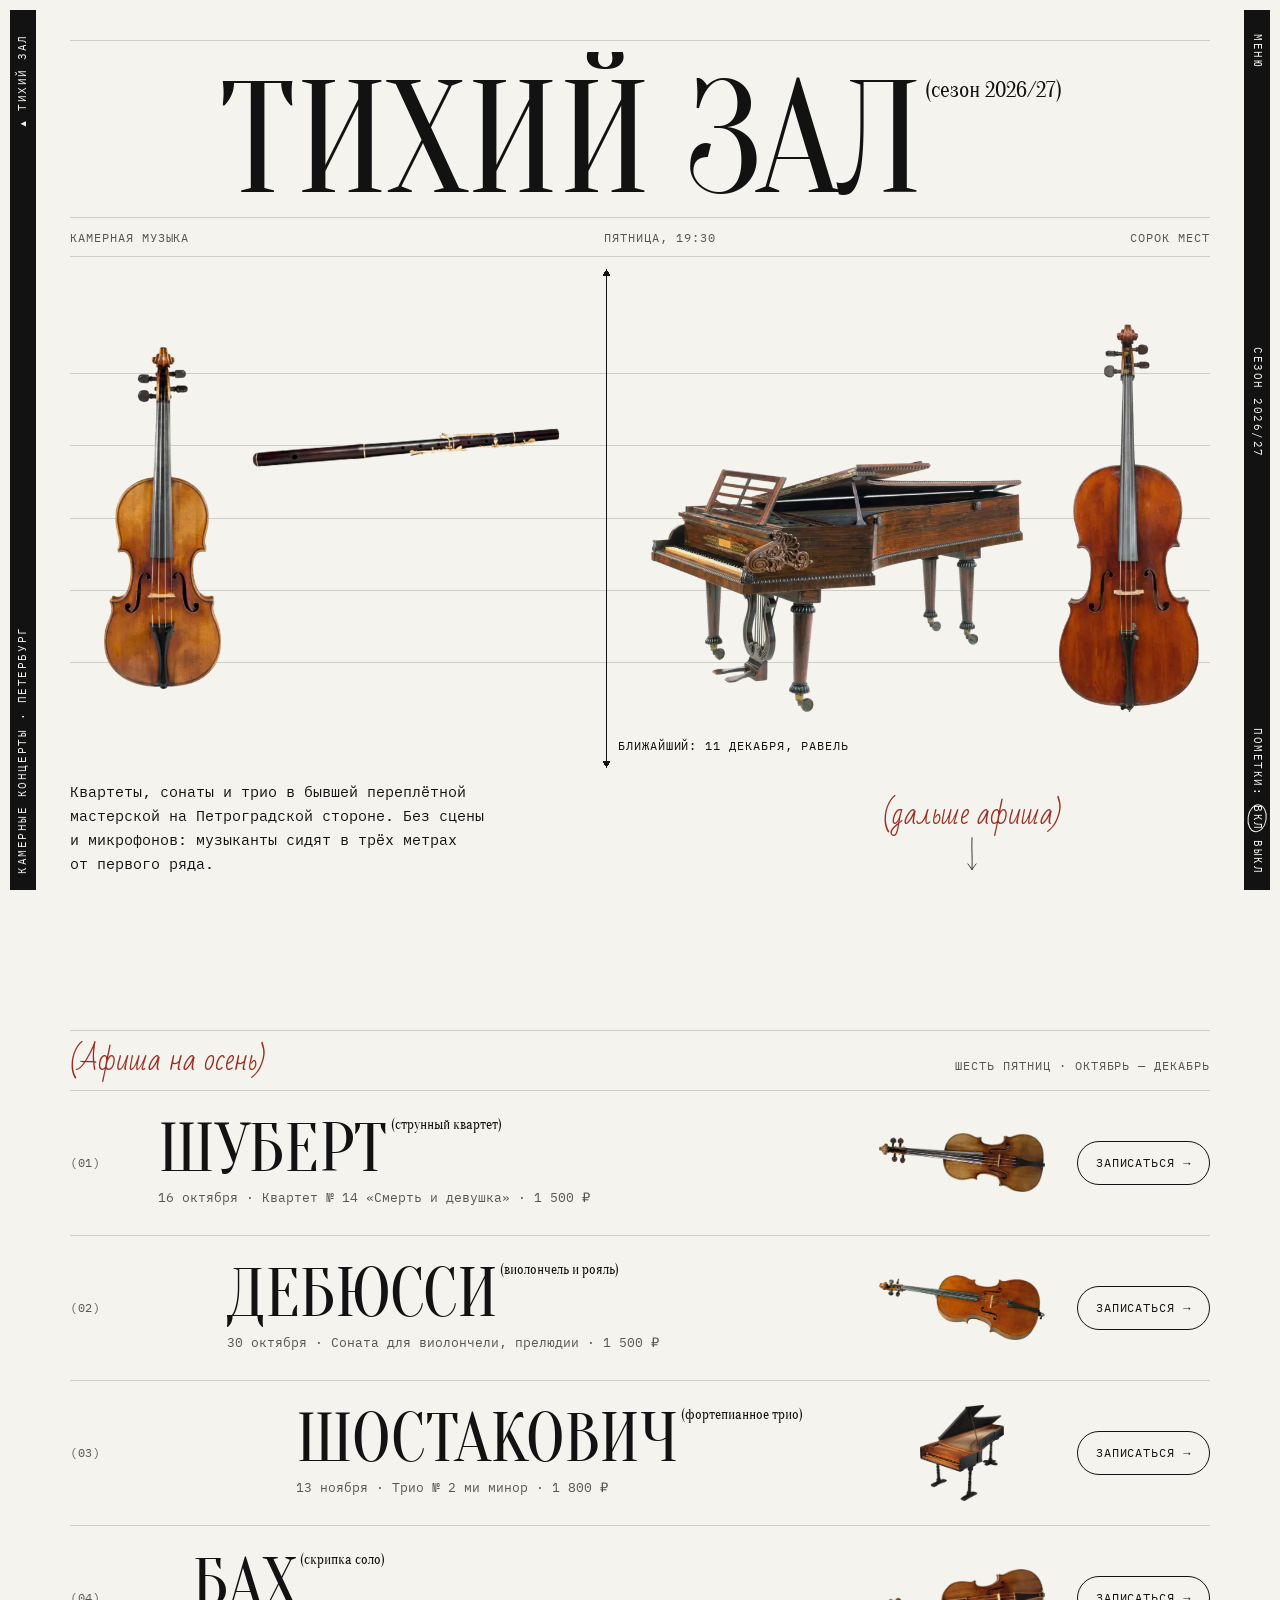
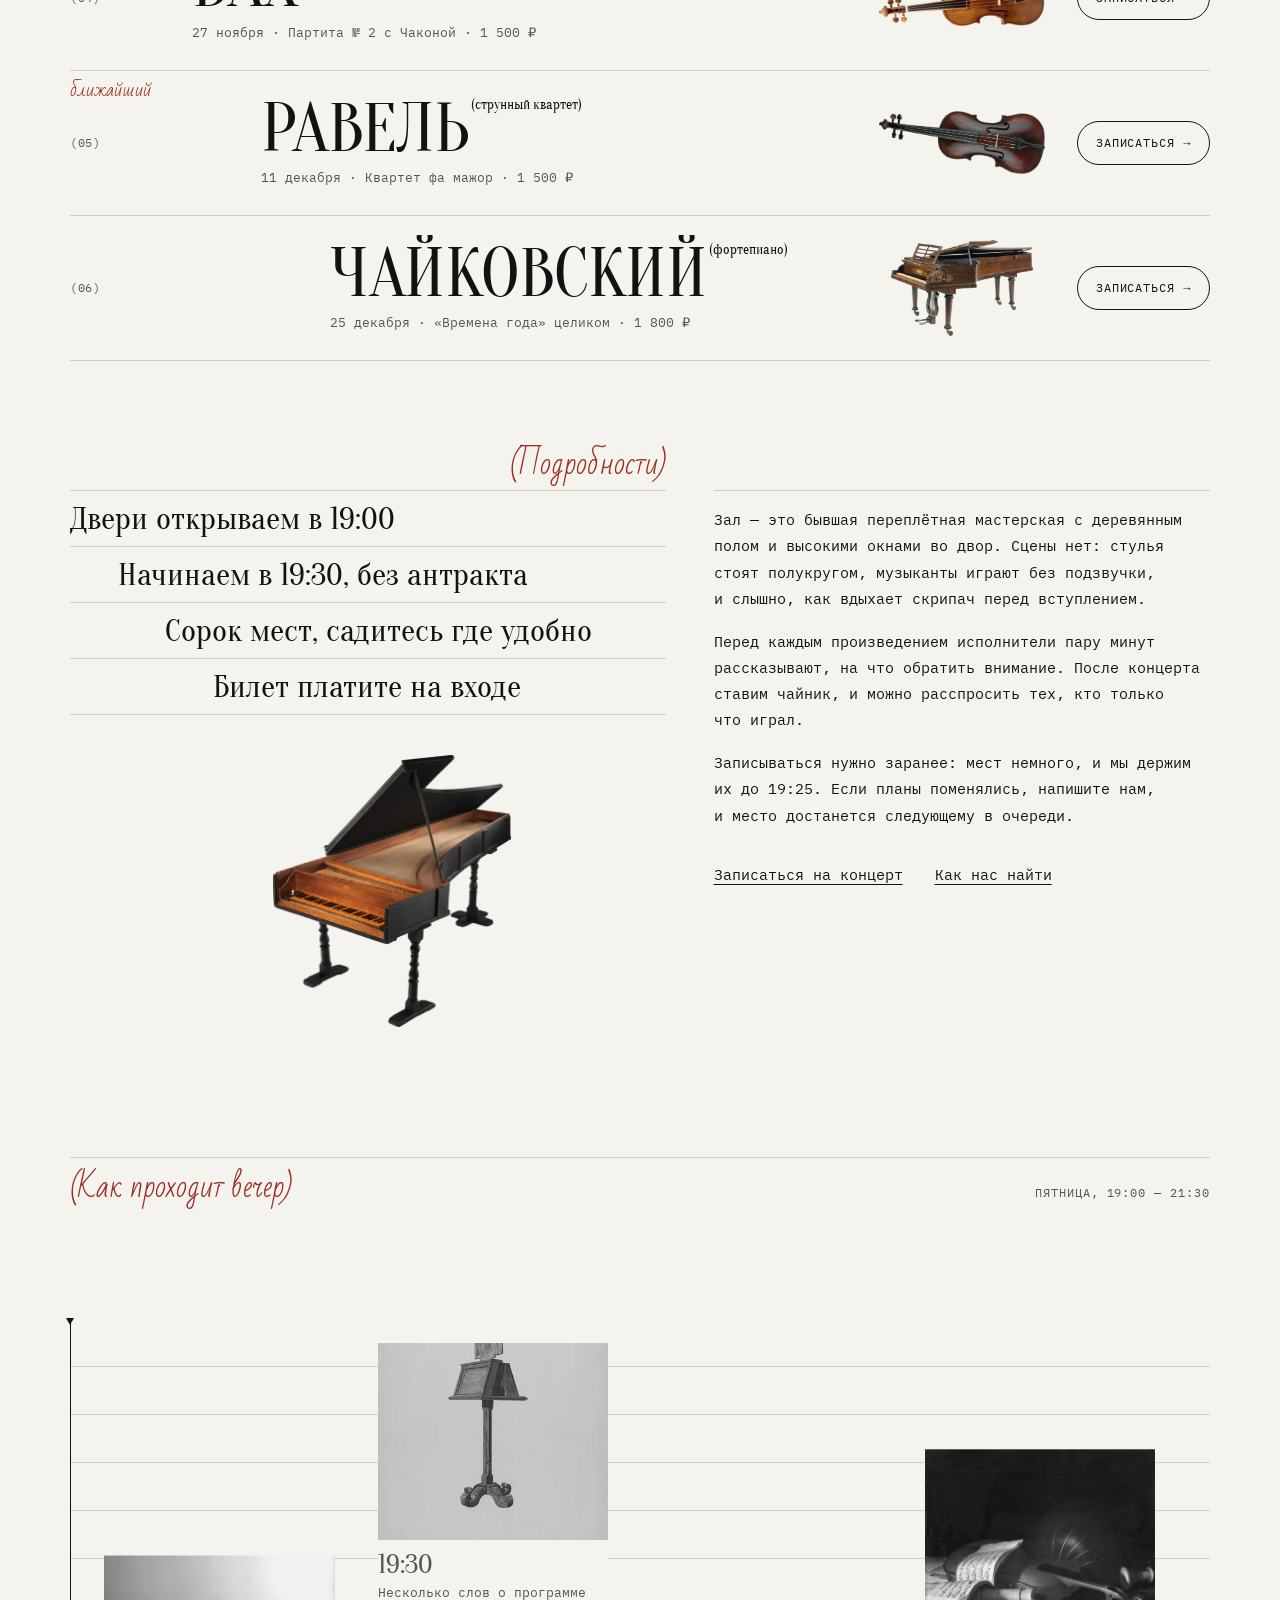
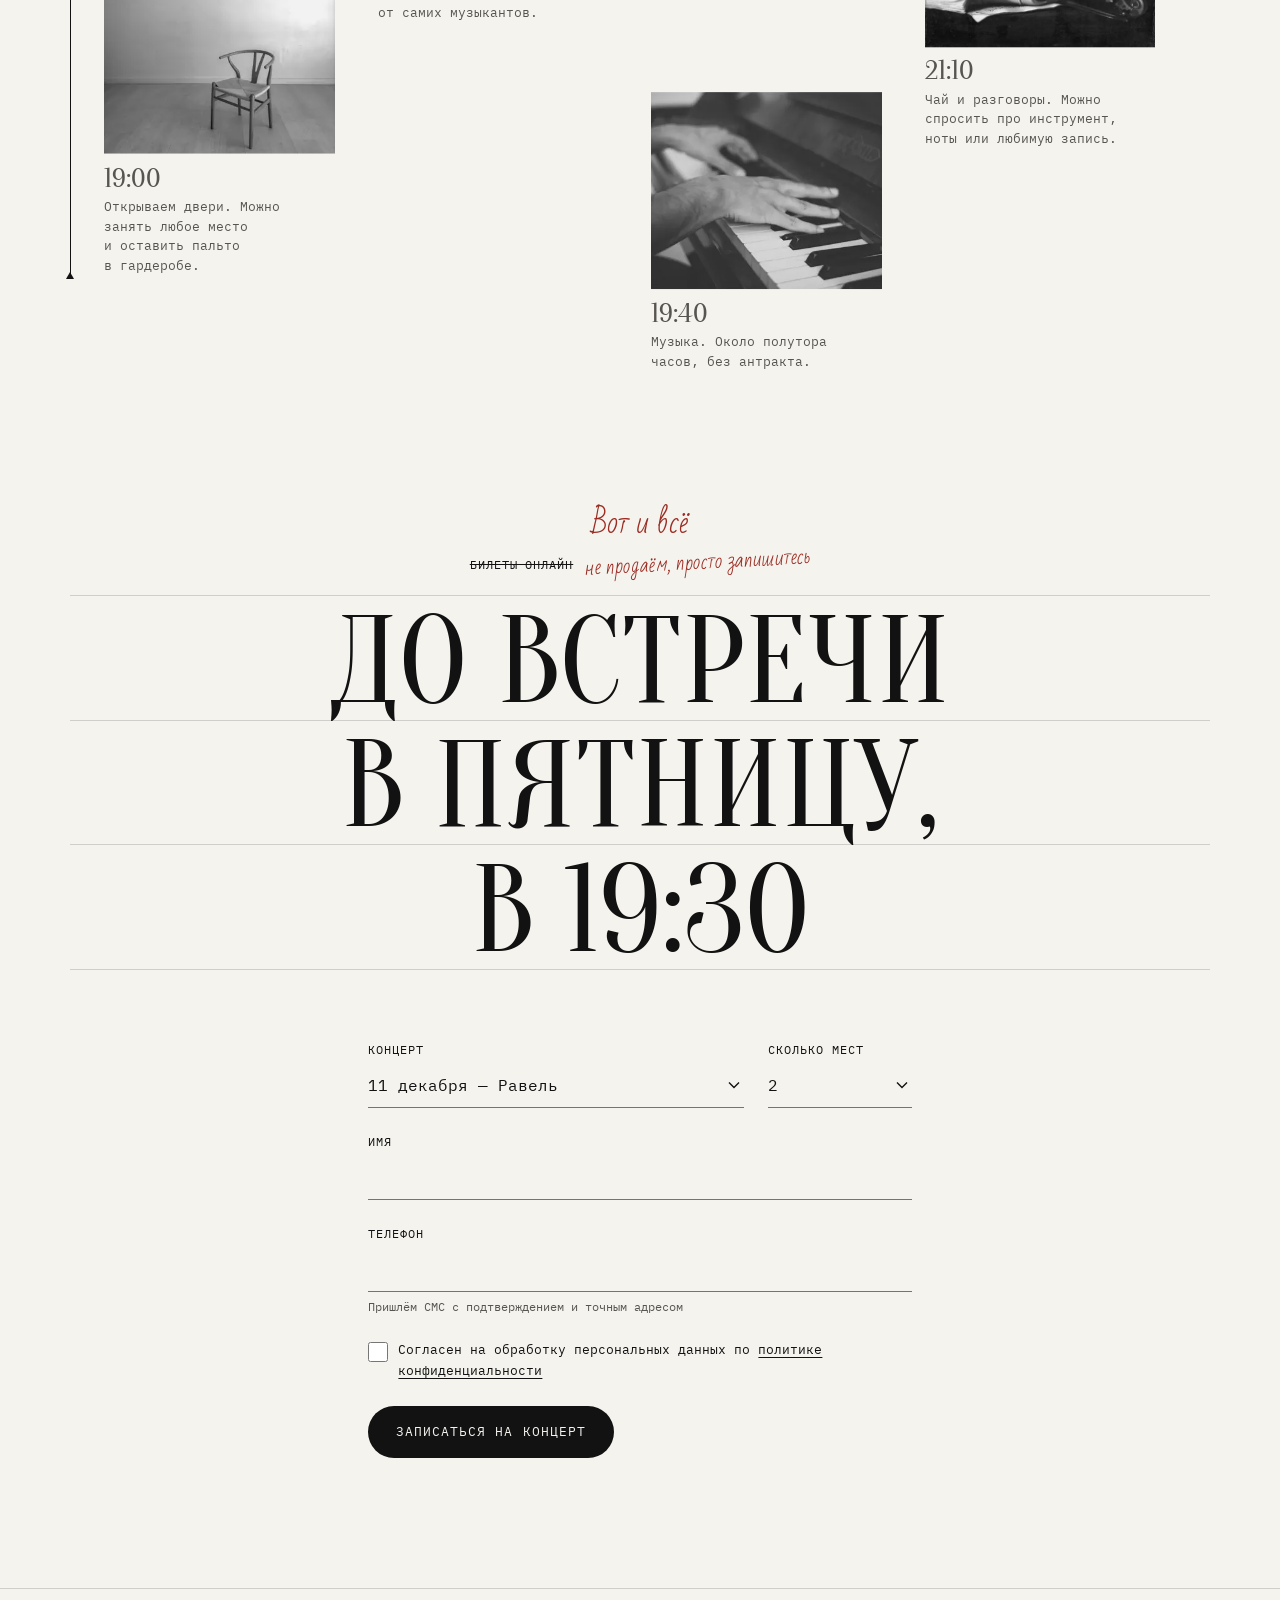
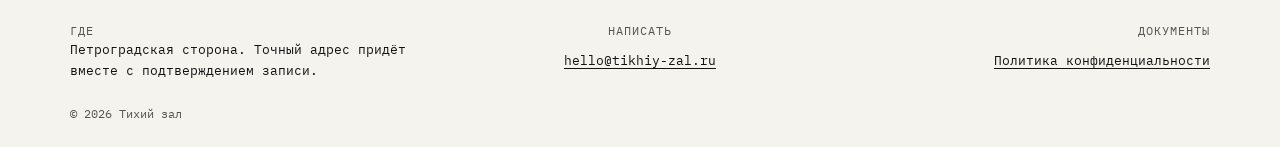
==== commit 69fb00aa: "Сайт на компьютере: экран по размеру окна, инструменты без фона, отклик кнопок - Первый экран ровно " ====
--- a/index.html
+++ b/index.html
@@ -75,30 +75,30 @@
       <div class="hero__stage">
         <div class="staff staff--hero" aria-hidden="true"></div>
 
-        <figure class="note-img note-img--1">
-          <img src="assets/img/violin-amber-480.webp" width="480" height="561" alt="Скрипка XVIII века: тёплый лак, вид спереди" fetchpriority="high">
-        </figure>
-        <figure class="note-img note-img--2">
-          <img src="assets/img/piano-inside-480.webp" width="480" height="360" alt="Струны и молоточки внутри открытого рояля">
-        </figure>
-        <figure class="note-img note-img--3">
-          <img src="assets/img/music-stand-480.webp" width="480" height="611" alt="Рисунок старинного пюпитра на ножке">
-        </figure>
-        <figure class="note-img note-img--4">
-          <img src="assets/img/grand-piano-480.webp" width="480" height="414" alt="Старинное фортепиано в тёмном деревянном корпусе">
-        </figure>
-
-        <a class="playhead" href="#afisha">
+        <figure class="note-img note-img--violin">
+          <img src="assets/img/inst-violin-s.webp" srcset="assets/img/inst-violin-s.webp 1x, assets/img/inst-violin-l.webp 2x" width="192" height="560" alt="Скрипка «Франческа» Страдивари, 1694" fetchpriority="high">
+        </figure>
+        <figure class="note-img note-img--flute">
+          <img src="assets/img/inst-flute-s.webp" srcset="assets/img/inst-flute-s.webp 1x, assets/img/inst-flute-l.webp 2x" width="800" height="54" alt="Деревянная флейта с латунными клапанами, середина XIX века">
+        </figure>
+        <figure class="note-img note-img--piano">
+          <img src="assets/img/inst-piano-s.webp" srcset="assets/img/inst-piano-s.webp 1x, assets/img/inst-piano-l.webp 2x" width="640" height="432" alt="Рояль 1827 года в корпусе из палисандра, с пюпитром">
+        </figure>
+        <figure class="note-img note-img--cello">
+          <img src="assets/img/inst-cello-s.webp" srcset="assets/img/inst-cello-s.webp 1x, assets/img/inst-cello-l.webp 2x" width="231" height="640" alt="Виолончель XIX века">
+        </figure>
+
+        <a class="playhead" href="#gig-2026-10-16">
           <span class="playhead__label">Ближайший: 16&nbsp;октября, Шуберт</span>
         </a>
       </div>
 
       <p class="hero__lead">Квартеты, сонаты и&nbsp;трио в&nbsp;бывшей переплётной мастерской на&nbsp;Петроградской стороне. Без сцены и&nbsp;микрофонов: музыканты сидят в&nbsp;трёх метрах от&nbsp;первого ряда.</p>
 
-      <p class="hero__scroll hand note" aria-hidden="true">
+      <a class="hero__scroll hand note" href="#afisha">
         (дальше афиша)
-        <svg viewBox="0 0 24 60" width="14" height="36" fill="none" stroke="currentColor" stroke-width="1.4" stroke-linecap="round"><path d="M12 2c-1 18 1 36 0 54M5 47c3 4 5 7 7 10 2-4 4-6 7-10"/></svg>
-      </p>
+        <svg viewBox="0 0 24 60" width="14" height="36" fill="none" stroke="currentColor" stroke-width="1.4" stroke-linecap="round" aria-hidden="true"><path d="M12 2c-1 18 1 36 0 54M5 47c3 4 5 7 7 10 2-4 4-6 7-10"/></svg>
+      </a>
     </section>
 
     <!-- Афиша: каждая строка — линейка, названия идут «лесенкой», как ноты -->
@@ -109,58 +109,58 @@
       </div>
 
       <ol class="gigs" role="list">
-        <li class="gig" style="--shift: 0">
+        <li class="gig" id="gig-2026-10-16" style="--shift: 0">
           <span class="gig__num">(01)</span>
           <div class="gig__body">
             <h3 class="gig__title">Шуберт<sup>(струнный квартет)</sup></h3>
             <p class="gig__meta"><time datetime="2026-10-16T19:30">16&nbsp;октября</time> · Квартет №&nbsp;14 «Смерть и&nbsp;девушка» · 1&nbsp;500&nbsp;₽</p>
           </div>
-          <img class="gig__img" src="assets/img/violin-amber-480.webp" width="480" height="561" alt="" loading="lazy">
+          <img class="gig__img" src="assets/img/gig-antonius.webp" width="440" height="157" alt="" loading="lazy">
           <a class="gig__cta" href="#zapis" data-concert="2026-10-16">Записаться <span aria-hidden="true">→</span><span class="visually-hidden"> на 16 октября</span></a>
         </li>
-        <li class="gig" style="--shift: 2">
+        <li class="gig" id="gig-2026-10-30" style="--shift: 2">
           <span class="gig__num">(02)</span>
           <div class="gig__body">
             <h3 class="gig__title">Дебюсси<sup>(виолончель и рояль)</sup></h3>
             <p class="gig__meta"><time datetime="2026-10-30T19:30">30&nbsp;октября</time> · Соната для виолончели, прелюдии · 1&nbsp;500&nbsp;₽</p>
           </div>
-          <img class="gig__img" src="assets/img/piano-inside-480.webp" width="480" height="360" alt="" loading="lazy">
+          <img class="gig__img" src="assets/img/gig-cello.webp" width="440" height="173" alt="" loading="lazy">
           <a class="gig__cta" href="#zapis" data-concert="2026-10-30">Записаться <span aria-hidden="true">→</span><span class="visually-hidden"> на 30 октября</span></a>
         </li>
-        <li class="gig" style="--shift: 4">
+        <li class="gig" id="gig-2026-11-13" style="--shift: 4">
           <span class="gig__num">(03)</span>
           <div class="gig__body">
             <h3 class="gig__title">Шостакович<sup>(фортепианное трио)</sup></h3>
             <p class="gig__meta"><time datetime="2026-11-13T19:30">13&nbsp;ноября</time> · Трио №&nbsp;2 ми&nbsp;минор · 1&nbsp;800&nbsp;₽</p>
           </div>
-          <img class="gig__img" src="assets/img/grand-piano-wood-480.webp" width="480" height="360" alt="" loading="lazy">
+          <img class="gig__img" src="assets/img/gig-fortepiano.webp" width="400" height="458" alt="" loading="lazy">
           <a class="gig__cta" href="#zapis" data-concert="2026-11-13">Записаться <span aria-hidden="true">→</span><span class="visually-hidden"> на 13 ноября</span></a>
         </li>
-        <li class="gig" style="--shift: 1">
+        <li class="gig" id="gig-2026-11-27" style="--shift: 1">
           <span class="gig__num">(04)</span>
           <div class="gig__body">
             <h3 class="gig__title">Бах<sup>(скрипка соло)</sup></h3>
             <p class="gig__meta"><time datetime="2026-11-27T19:30">27&nbsp;ноября</time> · Партита №&nbsp;2 с&nbsp;Чаконой · 1&nbsp;500&nbsp;₽</p>
           </div>
-          <img class="gig__img" src="assets/img/violin-dark-480.webp" width="480" height="601" alt="" loading="lazy">
+          <img class="gig__img" src="assets/img/gig-gould.webp" width="440" height="150" alt="" loading="lazy">
           <a class="gig__cta" href="#zapis" data-concert="2026-11-27">Записаться <span aria-hidden="true">→</span><span class="visually-hidden"> на 27 ноября</span></a>
         </li>
-        <li class="gig" style="--shift: 3">
+        <li class="gig" id="gig-2026-12-11" style="--shift: 3">
           <span class="gig__num">(05)</span>
           <div class="gig__body">
             <h3 class="gig__title">Равель<sup>(струнный квартет)</sup></h3>
             <p class="gig__meta"><time datetime="2026-12-11T19:30">11&nbsp;декабря</time> · Квартет фа&nbsp;мажор · 1&nbsp;500&nbsp;₽</p>
           </div>
-          <img class="gig__img" src="assets/img/still-life-480.webp" width="480" height="426" alt="" loading="lazy">
+          <img class="gig__img" src="assets/img/gig-viola.webp" width="440" height="167" alt="" loading="lazy">
           <a class="gig__cta" href="#zapis" data-concert="2026-12-11">Записаться <span aria-hidden="true">→</span><span class="visually-hidden"> на 11 декабря</span></a>
         </li>
-        <li class="gig" style="--shift: 5">
+        <li class="gig" id="gig-2026-12-25" style="--shift: 5">
           <span class="gig__num">(06)</span>
           <div class="gig__body">
             <h3 class="gig__title">Чайковский<sup>(фортепиано)</sup></h3>
             <p class="gig__meta"><time datetime="2026-12-25T19:30">25&nbsp;декабря</time> · «Времена года» целиком · 1&nbsp;800&nbsp;₽</p>
           </div>
-          <img class="gig__img" src="assets/img/piano-keys-480.webp" width="480" height="320" alt="" loading="lazy">
+          <img class="gig__img" src="assets/img/gig-piano.webp" width="440" height="297" alt="" loading="lazy">
           <a class="gig__cta" href="#zapis" data-concert="2026-12-25">Записаться <span aria-hidden="true">→</span><span class="visually-hidden"> на 25 декабря</span></a>
         </li>
       </ol>
@@ -177,6 +177,7 @@
           <li>Билет платите на&nbsp;входе</li>
         </ul>
         <p class="details__note hand note" aria-hidden="true">(Подробности)</p>
+        <img class="details__img" src="assets/img/inst-fortepiano-s.webp" srcset="assets/img/inst-fortepiano-s.webp 1x, assets/img/inst-fortepiano-l.webp 2x" width="480" height="549" alt="" loading="lazy">
       </div>
       <div class="details__text ruled ruled--top">
         <p>Зал — это бывшая переплётная мастерская с&nbsp;деревянным полом и&nbsp;высокими окнами во&nbsp;двор. Сцены нет: стулья стоят полукругом, музыканты играют без подзвучки, и&nbsp;слышно, как вдыхает скрипач перед вступлением.</p>
@@ -198,19 +199,19 @@
         <span class="evening__head" aria-hidden="true"></span>
         <ol class="moments" role="list">
           <li class="moment" style="--x: 3%; --line: 3">
-            <img src="assets/img/chair-480.webp" width="480" height="640" alt="Пустой деревянный стул у стены" loading="lazy">
+            <img src="assets/img/chair-480.webp" srcset="assets/img/chair-480.webp 480w, assets/img/chair-960.webp 960w" sizes="(min-width: 56.25rem) calc(13vw + 4rem), 6.5rem" width="480" height="640" alt="Пустой деревянный стул у стены" loading="lazy">
             <p><b>19:00</b> Открываем двери. Можно занять любое место и&nbsp;оставить пальто в&nbsp;гардеробе.</p>
           </li>
           <li class="moment" style="--x: 27%; --line: 1">
-            <img src="assets/img/music-stand-480.webp" width="480" height="611" alt="Рисунок пюпитра" loading="lazy">
+            <img src="assets/img/music-stand-480.webp" srcset="assets/img/music-stand-480.webp 480w, assets/img/music-stand-960.webp 960w" sizes="(min-width: 56.25rem) calc(13vw + 4rem), 6.5rem" width="480" height="611" alt="Рисунок пюпитра" loading="lazy">
             <p><b>19:30</b> Несколько слов о&nbsp;программе от&nbsp;самих музыкантов.</p>
           </li>
           <li class="moment" style="--x: 51%; --line: 4">
-            <img src="assets/img/piano-hands-480.webp" width="480" height="320" alt="Руки пианиста на клавиатуре" loading="lazy">
+            <img src="assets/img/piano-hands-480.webp" srcset="assets/img/piano-hands-480.webp 480w, assets/img/piano-hands-960.webp 960w" sizes="(min-width: 56.25rem) calc(13vw + 4rem), 6.5rem" width="480" height="320" alt="Руки пианиста на клавиатуре" loading="lazy">
             <p><b>19:40</b> Музыка. Около полутора часов, без антракта.</p>
           </li>
           <li class="moment" style="--x: 75%; --line: 2">
-            <img src="assets/img/still-life-480.webp" width="480" height="426" alt="Старинный натюрморт: скрипка, смычок и ноты" loading="lazy">
+            <img src="assets/img/still-life-480.webp" srcset="assets/img/still-life-480.webp 480w, assets/img/still-life-960.webp 960w" sizes="(min-width: 56.25rem) calc(13vw + 4rem), 6.5rem" width="480" height="426" alt="Старинный натюрморт: скрипка, смычок и ноты" loading="lazy">
             <p><b>21:10</b> Чай и&nbsp;разговоры. Можно спросить про&nbsp;инструмент, ноты или&nbsp;любимую запись.</p>
           </li>
         </ol>
@@ -262,7 +263,7 @@
         <div class="field field--check">
           <input id="f-consent" name="consent" type="checkbox" value="да" required
             data-error-required="Без согласия на обработку данных мы не можем записать вас">
-          <label for="f-consent">Согласен на&nbsp;обработку персональных данных по&nbsp;<a href="privacy.html">политике конфиденциальности</a></label>
+          <label for="f-consent">Согласен на&nbsp;обработку персональных данных по&nbsp;<a class="text-link" href="privacy.html">политике конфиденциальности</a></label>
         </div>
         <input class="form__trap" type="text" name="_gotcha" tabindex="-1" autocomplete="off" aria-hidden="true">
         <button class="button" type="submit">Записаться на концерт</button>
--- a/assets/css/style.css
+++ b/assets/css/style.css
@@ -85,6 +85,8 @@
 * { margin: 0; }
 html { -webkit-text-size-adjust: 100%; scroll-behavior: smooth; scroll-padding-top: calc(var(--bar) + 1rem); }
 @media (prefers-reduced-motion: reduce) { html { scroll-behavior: auto; } }
+/* Большие мониторы: вся раскладка плавно крупнеет, а не растягивается пустотой (16 px на 1440, 20 px к 2560) */
+@media (min-width: 90rem) { html { font-size: clamp(100%, 0.4vw + 0.64rem, 125%); } }
 body {
   font-family: var(--mono);
   font-size: var(--text-m);
@@ -146,7 +148,7 @@
 .rail :focus-visible { outline-color: var(--paper); }
 .rail--left { left: 0; right: 0; background: var(--ink); padding-left: max(var(--gutter), env(safe-area-inset-left)); }
 .rail--right { right: 0; padding-right: max(0.25rem, env(safe-area-inset-right)); }
-.rail__logo { display: inline-flex; align-items: center; gap: 0.5em; min-height: var(--tap); text-decoration: none; }
+.rail__logo { display: inline-flex; align-items: center; gap: 0.5em; min-height: var(--tap); text-decoration: none; transition: opacity 160ms ease; }
 .rail__tagline, .rail__season, .rail--right .notes-toggle { display: none; }
 .rail__button {
   min-height: var(--tap); padding: 0 0.75rem; border: 0; background: none; cursor: pointer;
@@ -154,21 +156,26 @@
   transition: opacity 160ms ease;
 }
 @media (hover: hover) { .rail__button:hover, .rail__logo:hover { opacity: 0.7; } }
-.rail__button:active { opacity: 0.55; }
+.rail__button:active, .rail__logo:active { opacity: 0.5; transition-duration: 60ms; }
 
 .notes-toggle { display: flex; align-items: center; gap: 0.35rem; }
 .notes-toggle__btn {
   min-width: var(--tap); min-height: var(--tap); padding: 0 0.4rem; border: 0; background: none; cursor: pointer;
   text-transform: uppercase; letter-spacing: inherit; font-size: inherit; position: relative;
-}
-/* Выбранный вариант обведён от руки, как в партитуре */
-.notes-toggle__btn[aria-pressed="true"]::after {
+  transition: opacity 160ms ease;
+}
+/* Выбранный вариант обведён от руки, как в партитуре; обводка переезжает с лёгким «нажимом» карандаша */
+.notes-toggle__btn::after {
   content: ""; position: absolute; inset: 50% auto auto 50%;
   width: 2.4em; height: 1.7em; translate: -50% -50%;
   border: 1px solid currentColor; border-radius: 50%; rotate: -8deg;
-}
+  opacity: 0; scale: 0.6;
+  transition: opacity 180ms ease, scale 260ms var(--ease-out);
+}
+.notes-toggle__btn[aria-pressed="true"]::after { opacity: 1; scale: 1; }
 @media (hover: hover) { .notes-toggle__btn:hover { opacity: 0.7; } }
-.notes-toggle__btn:active { opacity: 0.55; }
+.notes-toggle__btn:active { opacity: 0.5; transition-duration: 60ms; }
+@media (prefers-reduced-motion: reduce) { .notes-toggle__btn::after { transition: none; } }
 
 @media (min-width: 64rem) {
   body { padding-top: 0; }
@@ -183,7 +190,7 @@
   .rail--right .notes-toggle { display: flex; }
   .rail__logo, .rail__button { min-height: auto; min-width: var(--tap); padding: 0.5rem 0; justify-content: center; }
   .notes-toggle__btn { min-height: 2rem; }
-  .notes-toggle__btn[aria-pressed="true"]::after { width: 1.7em; height: 2.5em; rotate: 8deg; }
+  .notes-toggle__btn::after { width: 1.7em; height: 2.5em; rotate: 8deg; }
   html { scroll-padding-top: 1.5rem; }
 }
 
@@ -231,13 +238,17 @@
 
 /* ---------- Первый экран ---------- */
 
-.hero { min-height: calc(100svh - var(--bar)); display: flex; flex-direction: column; padding-top: 1.5rem; }
-@media (min-width: 64rem) { .hero { min-height: 100svh; padding-top: 3.5rem; } }
+/* Первый экран ровно по высоте окна: заголовок, стан и абзац всегда видны целиком.
+   Высота задана явно, иначе сцене не от чего считать свои cqh */
+.hero { height: max(calc(100svh - var(--bar)), 38rem); display: flex; flex-direction: column; padding-top: 1.5rem; }
+@media (min-width: 64rem) { .hero { height: max(100svh, 34rem); padding-top: 2.5rem; } }
 .hero__title {
   font-family: var(--serif); text-transform: uppercase; text-align: center;
   font-size: clamp(4.25rem, 1.6rem + 9.5vw, 9.5rem); line-height: 0.86; letter-spacing: -0.01em;
   padding-block: 0.2em 0.04em;
 }
+/* Заголовок растёт и с шириной, и с высотой окна: на широком мониторе не теряется, на низком ноутбуке не съедает экран */
+@media (min-width: 64rem) { .hero__title { font-size: min(12.5vw, 19svh); } }
 .hero__title sup {
   font-size: max(0.75rem, 0.14em); text-transform: none; letter-spacing: 0;
   vertical-align: top; position: relative; top: 0.35em; margin-left: 0.15em;
@@ -253,23 +264,33 @@
 .hero__facts li:nth-child(2) { text-align: center; }
 .hero__facts li:last-child { text-align: right; }
 
-.hero__stage { position: relative; flex: 1; min-height: 15rem; margin-block: 1.5rem; }
-.staff--hero { --gap: clamp(2.25rem, 1rem + 4vh, 4rem); position: absolute; inset-inline: 0; top: 50%; translate: 0 -50%; }
-.note-img { --line: 2; position: absolute; top: calc(50% + (var(--line) - 2) * clamp(2.25rem, 1rem + 4vh, 4rem)); translate: 0 -50%; }
-.note-img img { width: 100%; }
-.note-img--1 { --line: 1; left: 2%; width: clamp(5.5rem, 3rem + 7vw, 9.5rem); }
-.note-img--2 { --line: 3; left: 56%; width: clamp(8rem, 5rem + 10vw, 15rem); }
-.note-img--3 { --line: 0; left: 64%; width: clamp(4.5rem, 3rem + 4vw, 7rem); display: none; }
-.note-img--4 { --line: 2; right: 0; width: clamp(7rem, 5rem + 6vw, 11rem); display: none; }
+/* Сцена считает размеры от своей высоты и ширины (cqh, cqw): инструменты всегда заполняют стан, на любом окне */
+.hero__stage { position: relative; flex: 1; min-height: 12rem; margin-block: 1.25rem; container-type: size; }
+.staff--hero { --gap: 15cqh; position: absolute; inset-inline: 0; top: 50%; translate: 0 -50%; }
+.note-img { position: absolute; }
+.note-img img { width: auto; height: 100%; max-width: none; }
+/* Инструменты вырезаны без фона и стоят на линейках, как ноты */
+.note-img--violin { left: 3%; top: 8cqh; height: 84cqh; }
+.note-img--piano { right: 0; bottom: 4cqh; width: 52cqw; }
+.note-img--piano img { width: 100%; height: auto; }
+.note-img--flute, .note-img--cello { display: none; }
+.note-img--flute img { width: 100%; height: auto; }
+/* Высота берётся от сцены, но не больше доли ширины: на квадратном мониторе инструменты не наезжают друг на друга */
 @media (min-width: 48rem) {
-  .note-img--2 { left: 20%; }
-  .note-img--3, .note-img--4 { display: block; }
-}
+  .note-img--violin { left: 3%; top: 50%; translate: 0 -50%; height: min(88cqh, 30cqw); }
+  .note-img--flute { display: block; left: 16%; top: 35cqh; width: 27cqw; translate: 0 -50%; rotate: -5deg; }
+  .note-img--piano { right: auto; left: 51%; bottom: calc(var(--tap) + 0.25rem); width: auto; height: min(calc(100cqh - var(--tap) - 1rem), 22cqw); }
+  .note-img--piano img { width: auto; height: 100%; }
+  .note-img--cello { display: block; right: 1%; top: 50%; translate: 0 -50%; height: min(100cqh, 34cqw); }
+}
+@media (min-width: 64rem) { .hero__stage { min-height: 11rem; } }
 
 /* «Указатель воспроизведения»: отмечает ближайший концерт */
+/* Линия во всю высоту — только рисунок; нажимается одна надпись */
 .playhead {
   position: absolute; top: -0.5rem; bottom: -0.5rem; left: 40%;
   display: flex; align-items: flex-end; text-decoration: none;
+  pointer-events: none;
 }
 .playhead::before {
   content: ""; position: absolute; top: 0; bottom: 0; left: 0; width: 1px; background: var(--ink);
@@ -281,14 +302,18 @@
     conic-gradient(from -30deg at 50% 100%, var(--ink) 60deg, transparent 0) bottom / 9px 7px no-repeat;
 }
 .playhead__label {
+  pointer-events: auto;
   position: relative; display: inline-flex; align-items: center; min-height: var(--tap);
   margin-left: 0.6rem; padding-inline: 0.15rem; background: var(--paper);
   font-size: var(--text-s); text-transform: uppercase; letter-spacing: 0.08em; white-space: nowrap;
   text-decoration: underline; text-decoration-color: transparent; text-underline-offset: 0.3em;
-  transition: text-decoration-color 160ms ease;
+  transition: text-decoration-color 160ms ease, color 160ms ease, transform 160ms var(--ease-out);
 }
 @media (hover: hover) { .playhead:hover .playhead__label { text-decoration-color: currentColor; } }
-.playhead:active .playhead__label { color: var(--pencil); }
+.playhead:active .playhead__label { color: var(--pencil); transform: scale(0.97); }
+/* Рамка фокуса вокруг надписи, а не вокруг всей высоты линии */
+.playhead:focus-visible { outline: none; }
+.playhead:focus-visible .playhead__label { outline: 2px solid var(--pencil); outline-offset: 3px; }
 @media (max-width: 47.99rem) {
   .playhead { left: 38%; align-items: flex-start; }
   .playhead__label { margin-top: 0.75rem; white-space: normal; max-width: calc(62vw - 1.5rem); padding-block: 0.35rem; line-height: 1.4; }
@@ -296,14 +321,24 @@
 @media (min-width: 48rem) { .playhead { left: 47%; } }
 
 .hero__lead { max-width: 46ch; font-size: var(--text-m); }
-.hero__scroll { display: flex; flex-direction: column; align-items: center; gap: 0.25rem; margin-top: 1.5rem; padding-bottom: 1rem; }
+/* «(дальше афиша)» — ссылка: стрелка кивает вниз при наведении, пометка вдавливается при нажатии */
+.hero__scroll {
+  display: flex; flex-direction: column; align-items: center; gap: 0.25rem; align-self: center;
+  margin-top: 1.5rem; padding: 0.25rem 0.75rem 1rem; text-decoration: none;
+  transition: color 160ms ease, transform 160ms var(--ease-out);
+}
+.hero__scroll svg { color: var(--ink); transition: transform 300ms var(--ease-out); }
+@media (hover: hover) {
+  .hero__scroll:hover { color: var(--ink); }
+  .hero__scroll:hover svg { transform: translateY(0.4rem); }
+}
+.hero__scroll:active { transform: scale(0.96); }
 @media (min-width: 64rem) {
   .hero { position: relative; }
   /* Пометка справа от текста, а не по центру: длинный абзац доходит до середины экрана */
-  .hero__scroll { position: absolute; bottom: 1.25rem; right: 12%; margin: 0; padding: 0; }
+  .hero__scroll { position: absolute; bottom: 0.75rem; right: 12%; margin: 0; }
   .hero__lead { padding-bottom: 1.5rem; }
 }
-.hero__scroll svg { color: var(--ink); }
 
 /* Появление первого экрана */
 @media (prefers-reduced-motion: no-preference) {
@@ -337,19 +372,18 @@
 .gig__title {
   position: relative; display: inline-block;
   font-family: var(--serif); text-transform: uppercase;
-  font-size: clamp(2.5rem, 1.5rem + 3.6vw, 4.75rem); line-height: 0.9; letter-spacing: -0.005em;
+  font-size: clamp(2.5rem, 1.5rem + 3.6vw, 5.75rem); line-height: 0.9; letter-spacing: -0.005em;
 }
 .gig__title sup {
   display: inline-block; /* на узком экране подпись переносится под фамилию, а не вылезает */
   font-size: max(0.75rem, 0.2em); text-transform: none; letter-spacing: 0;
   vertical-align: top; position: relative; top: 0.2em; margin-left: 0.2em;
 }
-/* Фото к концерту живёт в своей колонке между текстом и кнопкой: наезжать ему не на что */
+/* Инструмент к концерту живёт в своей колонке между текстом и кнопкой: наезжать ему не на что */
 .gig__img {
   grid-area: img; display: none;
-  width: 100%; height: 6.5rem; object-fit: cover;
-  clip-path: inset(0 100% 0 0);
-  transition: clip-path 420ms var(--ease-out);
+  width: 100%; height: 5.5rem; object-fit: contain;
+  transition: transform 420ms var(--ease-out);
 }
 .gig__meta { margin-top: 0.5rem; color: var(--muted); font-size: 0.8125rem; }
 .gig.is-next .gig__num::after {
@@ -367,20 +401,25 @@
 }
 @media (hover: hover) { .gig__cta:hover { background: var(--ink); color: var(--paper); } }
 .gig__cta:active { transform: scale(0.97); background: var(--ink); color: var(--paper); }
+.gig__cta span[aria-hidden] { display: inline-block; transition: transform 200ms var(--ease-out); }
+@media (hover: hover) { .gig__cta:hover span[aria-hidden] { transform: translateX(0.25rem); } }
 
 @media (min-width: 48rem) {
   .gig { --step: 4%; grid-template-columns: 3.5rem minmax(0, 1fr) auto; grid-template-areas: "num body cta"; padding-block: 1.5rem; }
   .gig.is-next .gig__num::after { position: absolute; left: 0; top: 0.35rem; margin: 0; }
 }
 @media (min-width: 64rem) {
-  .gig { --step: 3%; grid-template-columns: 3.5rem minmax(0, 1fr) 8.5rem auto; grid-template-areas: "num body img cta"; column-gap: 1.5rem; }
-  .gig__img { display: block; }
-}
+  .gig { --step: 3%; grid-template-columns: 3.5rem minmax(0, 1fr) clamp(10rem, 4rem + 8vw, 15rem) auto; grid-template-areas: "num body img cta"; column-gap: 2rem; }
+  .gig__img { display: block; height: clamp(6rem, 2rem + 4vw, 8.5rem); }
+}
+/* Лесенка названий на широком экране доходит почти до середины строки, как ноты по стану */
 @media (min-width: 80rem) { .gig { --step: 5%; } }
-@media (hover: hover) and (min-width: 64rem) {
-  .gig:hover .gig__img, .gig:focus-within .gig__img { clip-path: inset(0 0 0 0); }
-}
-@media (prefers-reduced-motion: reduce) { .gig__img { transition: none; } }
+@media (min-width: 100rem) { .gig { --step: 8%; } }
+/* При наведении на строку инструмент чуть приподнимается и поворачивается, как будто его взяли в руки */
+@media (hover: hover) {
+  .gig:hover .gig__img, .gig:focus-within .gig__img { transform: translateY(-0.35rem) rotate(-4deg) scale(1.06); }
+}
+@media (prefers-reduced-motion: reduce) { .gig__img { transition: none; } .gig:hover .gig__img { transform: none; } }
 
 /* ---------- Подробности ---------- */
 
@@ -391,6 +430,7 @@
   padding-block: 0.55rem; border-bottom: 1px solid var(--rule);
 }
 .details__note { margin-top: 1rem; text-align: right; }
+.details__img { display: none; }
 .details__text { padding-top: 1rem; }
 .details__text p { max-width: 60ch; line-height: 1.75; }
 .details__text p + p { margin-top: 1.1em; }
@@ -404,6 +444,9 @@
 @media (min-width: 64rem) {
   .details { grid-template-columns: 6fr 5fr; gap: 3rem; }
   .details__note { position: absolute; right: 0; top: -2.75rem; margin: 0; }
+  .steps li { font-size: clamp(1.75rem, 0.75rem + 1.6vw, 3rem); }
+  /* Под лесенкой фактов — то самое фортепиано: левая колонка не висит пустой рядом с длинным текстом */
+  .details__img { display: block; width: min(18rem, 40%); margin: 2.5rem 0 0 34%; }
 }
 
 /* ---------- Как проходит вечер ---------- */
@@ -421,15 +464,20 @@
 .staff--evening, .evening__head { display: none; }
 
 @media (min-width: 56.25rem) {
-  .evening__stage { --gap: clamp(4.5rem, 2rem + 5vw, 7rem); --pad: 8rem; position: relative; height: calc(var(--gap) * 4 + var(--pad) * 2); margin-top: 1rem; }
+  /* Стан по высоте окна: весь «вечер» видно разом, пока указатель едет по нему */
+  .evening__stage {
+    --stage-h: clamp(30rem, calc(100svh - 9rem), 50rem);
+    --gap: calc(var(--stage-h) / 6.5); --pad: calc(var(--gap) * 1.25);
+    position: relative; height: var(--stage-h); margin-top: 1rem;
+  }
   .staff--evening { display: block; position: absolute; inset-inline: 0; top: var(--pad); }
   .moments { margin: 0; }
   .moment {
     position: absolute; left: var(--x); top: calc(var(--pad) + var(--line) * var(--gap));
-    width: clamp(10rem, 6rem + 9vw, 15rem); display: block; padding: 0; border: 0;
+    width: clamp(10rem, 4rem + 13vw, 22rem); display: block; padding: 0; border: 0;
     translate: 0 -50%;
   }
-  .moment img { aspect-ratio: auto; height: clamp(8rem, 5rem + 7vw, 12rem); }
+  .moment img { aspect-ratio: auto; height: calc(var(--gap) * 1.7); }
   .moment { z-index: 1; }
   /* Подпись на бумажном фоне: указатель проходит за ней, а не по буквам */
   .moment p { margin-top: 0.6rem; font-size: 0.8125rem; line-height: 1.5; background: var(--paper); }
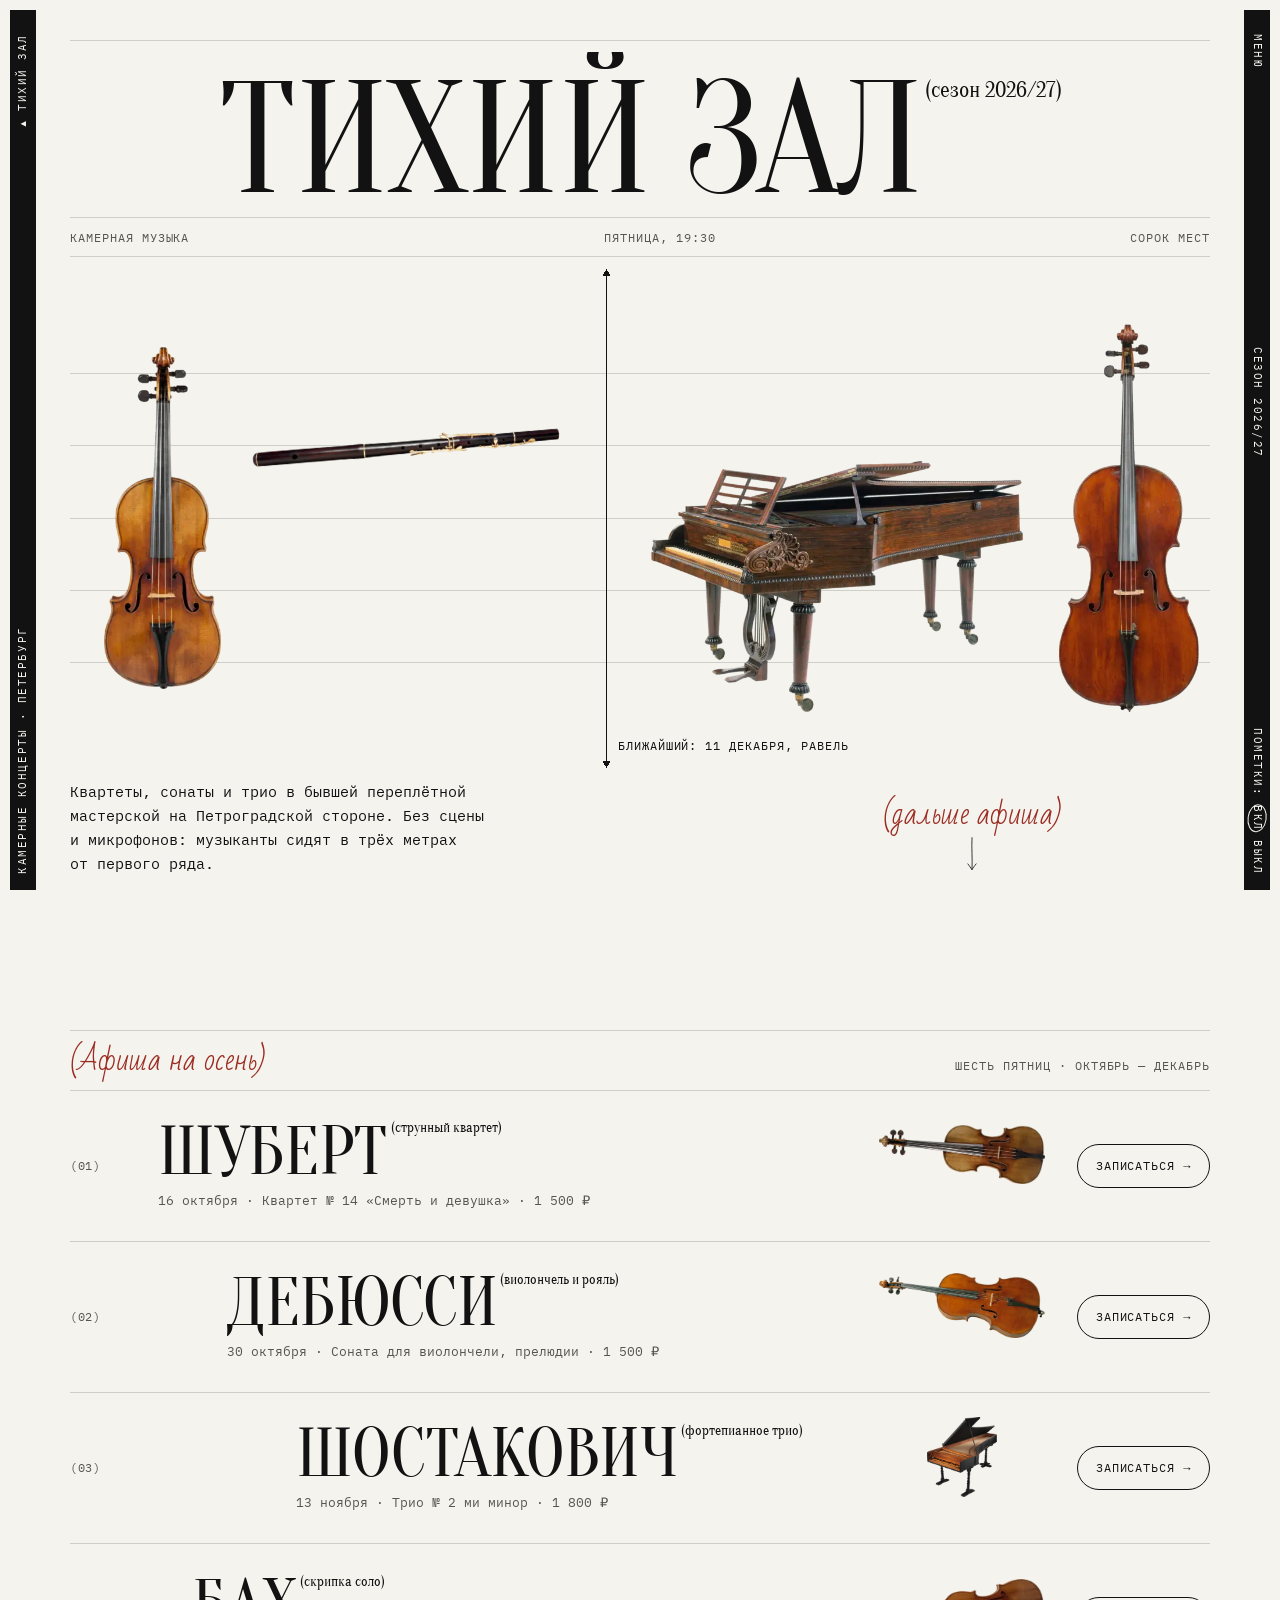
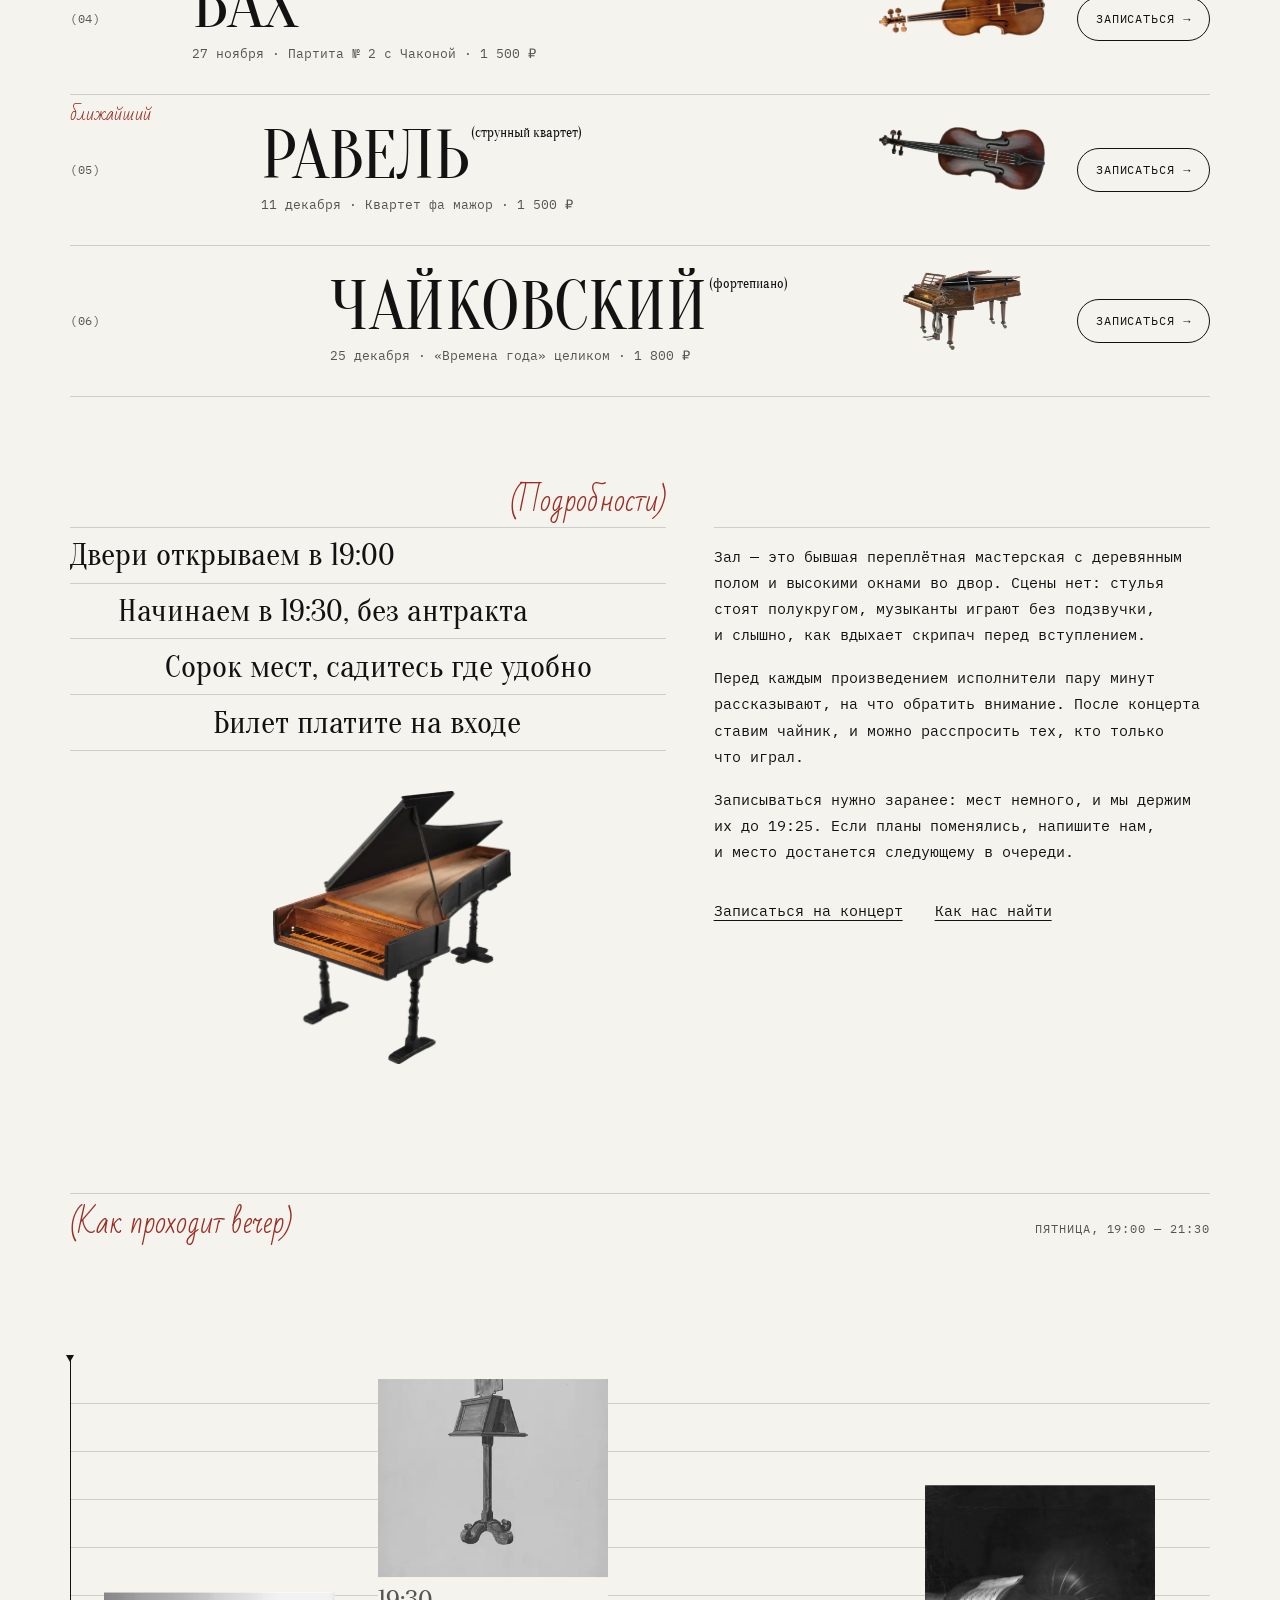
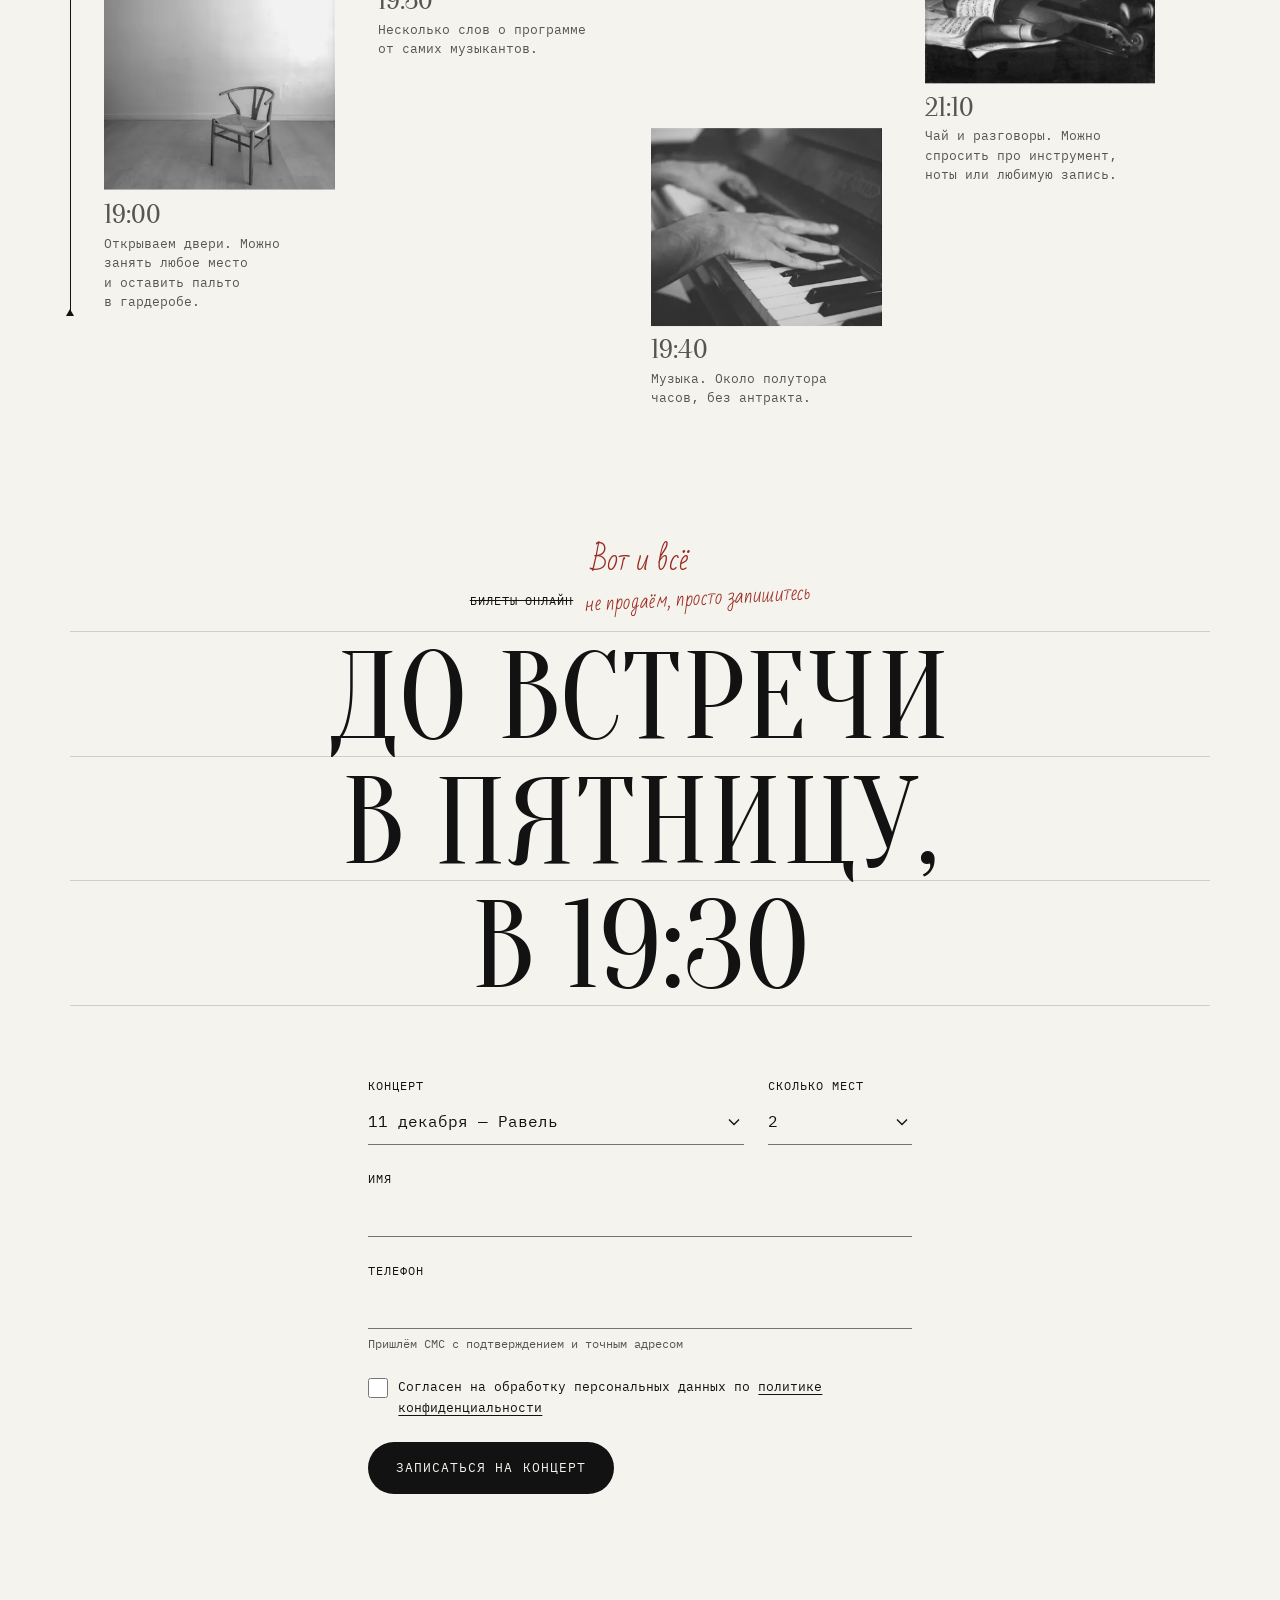
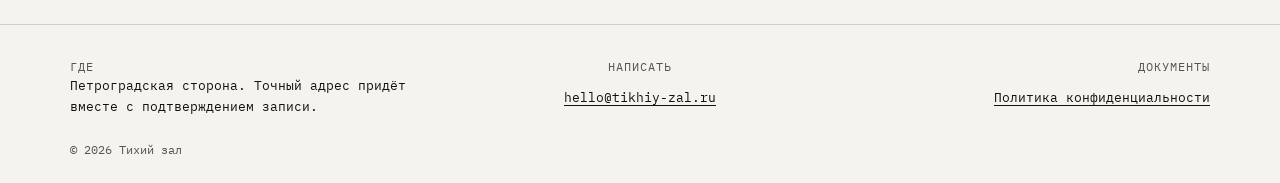
==== commit 1510a894: "Программка концерта по нажатию на строку афиши, разъезд букв, полоса поверх фото - Нажатие на назван" ====
--- a/index.html
+++ b/index.html
@@ -112,55 +112,55 @@
         <li class="gig" id="gig-2026-10-16" style="--shift: 0">
           <span class="gig__num">(01)</span>
           <div class="gig__body">
-            <h3 class="gig__title">Шуберт<sup>(струнный квартет)</sup></h3>
+            <h3 class="gig__title"><button class="gig__open" type="button" aria-haspopup="dialog" data-programme="2026-10-16">Шуберт<sup>(струнный квартет)</sup><span class="visually-hidden">: подробнее о концерте 16 октября</span></button></h3>
             <p class="gig__meta"><time datetime="2026-10-16T19:30">16&nbsp;октября</time> · Квартет №&nbsp;14 «Смерть и&nbsp;девушка» · 1&nbsp;500&nbsp;₽</p>
           </div>
-          <img class="gig__img" src="assets/img/gig-antonius.webp" width="440" height="157" alt="" loading="lazy">
+          <span class="gig__visual" aria-hidden="true"><img class="gig__img" src="assets/img/gig-antonius.webp" width="440" height="157" alt="" loading="lazy"><span class="gig__hint hand">подробнее</span></span>
           <a class="gig__cta" href="#zapis" data-concert="2026-10-16">Записаться <span aria-hidden="true">→</span><span class="visually-hidden"> на 16 октября</span></a>
         </li>
         <li class="gig" id="gig-2026-10-30" style="--shift: 2">
           <span class="gig__num">(02)</span>
           <div class="gig__body">
-            <h3 class="gig__title">Дебюсси<sup>(виолончель и рояль)</sup></h3>
+            <h3 class="gig__title"><button class="gig__open" type="button" aria-haspopup="dialog" data-programme="2026-10-30">Дебюсси<sup>(виолончель и рояль)</sup><span class="visually-hidden">: подробнее о концерте 30 октября</span></button></h3>
             <p class="gig__meta"><time datetime="2026-10-30T19:30">30&nbsp;октября</time> · Соната для виолончели, прелюдии · 1&nbsp;500&nbsp;₽</p>
           </div>
-          <img class="gig__img" src="assets/img/gig-cello.webp" width="440" height="173" alt="" loading="lazy">
+          <span class="gig__visual" aria-hidden="true"><img class="gig__img" src="assets/img/gig-cello.webp" width="440" height="173" alt="" loading="lazy"><span class="gig__hint hand">подробнее</span></span>
           <a class="gig__cta" href="#zapis" data-concert="2026-10-30">Записаться <span aria-hidden="true">→</span><span class="visually-hidden"> на 30 октября</span></a>
         </li>
         <li class="gig" id="gig-2026-11-13" style="--shift: 4">
           <span class="gig__num">(03)</span>
           <div class="gig__body">
-            <h3 class="gig__title">Шостакович<sup>(фортепианное трио)</sup></h3>
+            <h3 class="gig__title"><button class="gig__open" type="button" aria-haspopup="dialog" data-programme="2026-11-13">Шостакович<sup>(фортепианное трио)</sup><span class="visually-hidden">: подробнее о концерте 13 ноября</span></button></h3>
             <p class="gig__meta"><time datetime="2026-11-13T19:30">13&nbsp;ноября</time> · Трио №&nbsp;2 ми&nbsp;минор · 1&nbsp;800&nbsp;₽</p>
           </div>
-          <img class="gig__img" src="assets/img/gig-fortepiano.webp" width="400" height="458" alt="" loading="lazy">
+          <span class="gig__visual" aria-hidden="true"><img class="gig__img" src="assets/img/gig-fortepiano.webp" width="400" height="458" alt="" loading="lazy"><span class="gig__hint hand">подробнее</span></span>
           <a class="gig__cta" href="#zapis" data-concert="2026-11-13">Записаться <span aria-hidden="true">→</span><span class="visually-hidden"> на 13 ноября</span></a>
         </li>
         <li class="gig" id="gig-2026-11-27" style="--shift: 1">
           <span class="gig__num">(04)</span>
           <div class="gig__body">
-            <h3 class="gig__title">Бах<sup>(скрипка соло)</sup></h3>
+            <h3 class="gig__title"><button class="gig__open" type="button" aria-haspopup="dialog" data-programme="2026-11-27">Бах<sup>(скрипка соло)</sup><span class="visually-hidden">: подробнее о концерте 27 ноября</span></button></h3>
             <p class="gig__meta"><time datetime="2026-11-27T19:30">27&nbsp;ноября</time> · Партита №&nbsp;2 с&nbsp;Чаконой · 1&nbsp;500&nbsp;₽</p>
           </div>
-          <img class="gig__img" src="assets/img/gig-gould.webp" width="440" height="150" alt="" loading="lazy">
+          <span class="gig__visual" aria-hidden="true"><img class="gig__img" src="assets/img/gig-gould.webp" width="440" height="150" alt="" loading="lazy"><span class="gig__hint hand">подробнее</span></span>
           <a class="gig__cta" href="#zapis" data-concert="2026-11-27">Записаться <span aria-hidden="true">→</span><span class="visually-hidden"> на 27 ноября</span></a>
         </li>
         <li class="gig" id="gig-2026-12-11" style="--shift: 3">
           <span class="gig__num">(05)</span>
           <div class="gig__body">
-            <h3 class="gig__title">Равель<sup>(струнный квартет)</sup></h3>
+            <h3 class="gig__title"><button class="gig__open" type="button" aria-haspopup="dialog" data-programme="2026-12-11">Равель<sup>(струнный квартет)</sup><span class="visually-hidden">: подробнее о концерте 11 декабря</span></button></h3>
             <p class="gig__meta"><time datetime="2026-12-11T19:30">11&nbsp;декабря</time> · Квартет фа&nbsp;мажор · 1&nbsp;500&nbsp;₽</p>
           </div>
-          <img class="gig__img" src="assets/img/gig-viola.webp" width="440" height="167" alt="" loading="lazy">
+          <span class="gig__visual" aria-hidden="true"><img class="gig__img" src="assets/img/gig-viola.webp" width="440" height="167" alt="" loading="lazy"><span class="gig__hint hand">подробнее</span></span>
           <a class="gig__cta" href="#zapis" data-concert="2026-12-11">Записаться <span aria-hidden="true">→</span><span class="visually-hidden"> на 11 декабря</span></a>
         </li>
         <li class="gig" id="gig-2026-12-25" style="--shift: 5">
           <span class="gig__num">(06)</span>
           <div class="gig__body">
-            <h3 class="gig__title">Чайковский<sup>(фортепиано)</sup></h3>
+            <h3 class="gig__title"><button class="gig__open" type="button" aria-haspopup="dialog" data-programme="2026-12-25">Чайковский<sup>(фортепиано)</sup><span class="visually-hidden">: подробнее о концерте 25 декабря</span></button></h3>
             <p class="gig__meta"><time datetime="2026-12-25T19:30">25&nbsp;декабря</time> · «Времена года» целиком · 1&nbsp;800&nbsp;₽</p>
           </div>
-          <img class="gig__img" src="assets/img/gig-piano.webp" width="440" height="297" alt="" loading="lazy">
+          <span class="gig__visual" aria-hidden="true"><img class="gig__img" src="assets/img/gig-piano.webp" width="440" height="297" alt="" loading="lazy"><span class="gig__hint hand">подробнее</span></span>
           <a class="gig__cta" href="#zapis" data-concert="2026-12-25">Записаться <span aria-hidden="true">→</span><span class="visually-hidden"> на 25 декабря</span></a>
         </li>
       </ol>
@@ -199,19 +199,19 @@
         <span class="evening__head" aria-hidden="true"></span>
         <ol class="moments" role="list">
           <li class="moment" style="--x: 3%; --line: 3">
-            <img src="assets/img/chair-480.webp" srcset="assets/img/chair-480.webp 480w, assets/img/chair-960.webp 960w" sizes="(min-width: 56.25rem) calc(13vw + 4rem), 6.5rem" width="480" height="640" alt="Пустой деревянный стул у стены" loading="lazy">
+            <div class="moment__photo"><img src="assets/img/chair-480.webp" srcset="assets/img/chair-480.webp 480w, assets/img/chair-960.webp 960w" sizes="(min-width: 56.25rem) calc(13vw + 4rem), 6.5rem" width="480" height="640" alt="Пустой деревянный стул у стены" loading="lazy"><span class="moment__shade" aria-hidden="true"></span></div>
             <p><b>19:00</b> Открываем двери. Можно занять любое место и&nbsp;оставить пальто в&nbsp;гардеробе.</p>
           </li>
           <li class="moment" style="--x: 27%; --line: 1">
-            <img src="assets/img/music-stand-480.webp" srcset="assets/img/music-stand-480.webp 480w, assets/img/music-stand-960.webp 960w" sizes="(min-width: 56.25rem) calc(13vw + 4rem), 6.5rem" width="480" height="611" alt="Рисунок пюпитра" loading="lazy">
+            <div class="moment__photo"><img src="assets/img/music-stand-480.webp" srcset="assets/img/music-stand-480.webp 480w, assets/img/music-stand-960.webp 960w" sizes="(min-width: 56.25rem) calc(13vw + 4rem), 6.5rem" width="480" height="611" alt="Рисунок пюпитра" loading="lazy"><span class="moment__shade" aria-hidden="true"></span></div>
             <p><b>19:30</b> Несколько слов о&nbsp;программе от&nbsp;самих музыкантов.</p>
           </li>
           <li class="moment" style="--x: 51%; --line: 4">
-            <img src="assets/img/piano-hands-480.webp" srcset="assets/img/piano-hands-480.webp 480w, assets/img/piano-hands-960.webp 960w" sizes="(min-width: 56.25rem) calc(13vw + 4rem), 6.5rem" width="480" height="320" alt="Руки пианиста на клавиатуре" loading="lazy">
+            <div class="moment__photo"><img src="assets/img/piano-hands-480.webp" srcset="assets/img/piano-hands-480.webp 480w, assets/img/piano-hands-960.webp 960w" sizes="(min-width: 56.25rem) calc(13vw + 4rem), 6.5rem" width="480" height="320" alt="Руки пианиста на клавиатуре" loading="lazy"><span class="moment__shade" aria-hidden="true"></span></div>
             <p><b>19:40</b> Музыка. Около полутора часов, без антракта.</p>
           </li>
           <li class="moment" style="--x: 75%; --line: 2">
-            <img src="assets/img/still-life-480.webp" srcset="assets/img/still-life-480.webp 480w, assets/img/still-life-960.webp 960w" sizes="(min-width: 56.25rem) calc(13vw + 4rem), 6.5rem" width="480" height="426" alt="Старинный натюрморт: скрипка, смычок и ноты" loading="lazy">
+            <div class="moment__photo"><img src="assets/img/still-life-480.webp" srcset="assets/img/still-life-480.webp 480w, assets/img/still-life-960.webp 960w" sizes="(min-width: 56.25rem) calc(13vw + 4rem), 6.5rem" width="480" height="426" alt="Старинный натюрморт: скрипка, смычок и ноты" loading="lazy"><span class="moment__shade" aria-hidden="true"></span></div>
             <p><b>21:10</b> Чай и&nbsp;разговоры. Можно спросить про&nbsp;инструмент, ноты или&nbsp;любимую запись.</p>
           </li>
         </ol>
@@ -272,6 +272,185 @@
     </section>
   </main>
 
+  <!-- Программка концерта: открывается из афиши, содержимое берётся из шаблонов ниже -->
+  <dialog class="programme" aria-labelledby="programme-title">
+    <div class="programme__sheet">
+      <div class="programme__bar">
+        <span class="programme__grip" aria-hidden="true"></span>
+        <button class="programme__close" type="button" data-close>Закрыть <span aria-hidden="true">✕</span></button>
+      </div>
+      <div class="programme__body" data-programme-body></div>
+    </div>
+  </dialog>
+  <template id="programme-2026-10-16">
+    <p class="programme__meta mono-meta">(01) · пятница, 16&nbsp;октября, 19:30</p>
+    <h2 class="programme__title" id="programme-title">Шуберт<sup>(струнный квартет)</sup></h2>
+    <div class="programme__stage">
+      <img class="programme__img" src="assets/img/prog-antonius.webp" width="960" height="342" alt="">
+      <p class="programme__note hand note">(вторая часть — та самая песня)</p>
+    </div>
+    <p class="programme__about">Шуберт написал этот квартет в 1824 году, уже тяжело больным. Вторая часть — вариации на его собственную песню «Смерть и девушка»: тихий хорал, который квартет постепенно раскачивает до бури. В начале вечера — короткий Квартетный фрагмент до минор, черновик квартета, который Шуберт так и не дописал.</p>
+    <section class="programme__block" aria-label="Программа">
+      <h3 class="programme__label mono-meta">Программа</h3>
+      <ol class="programme__list" role="list">
+          <li><span>Квартетный фрагмент до минор, D 703</span><span class="programme__dots" aria-hidden="true"></span><span>9 мин</span></li>
+          <li><span>Квартет № 14 ре минор «Смерть и девушка», D 810</span><span class="programme__dots" aria-hidden="true"></span><span>40 мин</span></li>
+      </ol>
+    </section>
+    <section class="programme__block" aria-label="Исполнители">
+      <h3 class="programme__label mono-meta">Исполнители</h3>
+        <p class="programme__ensemble">Квартет Петроградской стороны</p>
+      <ul class="programme__players" role="list">
+          <li><span class="programme__name">Анна Лисицына</span> <span class="programme__role">первая скрипка</span></li>
+          <li><span class="programme__name">Мирон Ветров</span> <span class="programme__role">вторая скрипка</span></li>
+          <li><span class="programme__name">Ольга Самарина</span> <span class="programme__role">альт</span></li>
+          <li><span class="programme__name">Глеб Корнеев</span> <span class="programme__role">виолончель</span></li>
+      </ul>
+    </section>
+    <div class="programme__foot">
+      <p class="programme__sum">Около 49&nbsp;минут музыки, без антракта · 1&nbsp;500&nbsp;₽ на&nbsp;входе</p>
+      <a class="button programme__cta" href="#zapis" data-concert="2026-10-16">Записаться на&nbsp;16&nbsp;октября</a>
+    </div>
+  </template>
+  <template id="programme-2026-10-30">
+    <p class="programme__meta mono-meta">(02) · пятница, 30&nbsp;октября, 19:30</p>
+    <h2 class="programme__title" id="programme-title">Дебюсси<sup>(виолончель и рояль)</sup></h2>
+    <div class="programme__stage">
+      <img class="programme__img" src="assets/img/prog-cello.webp" width="960" height="378" alt="">
+      <p class="programme__note hand note">(собор поднимается из воды прямо в рояле)</p>
+    </div>
+    <p class="programme__about">Сонату для виолончели Дебюсси написал летом 1915 года: одиннадцать минут, три коротких части и почти импровизация в середине. Потом пианистка сыграет прелюдии из первой тетради, в том числе «Девушку с волосами цвета льна» и «Затонувший собор».</p>
+    <section class="programme__block" aria-label="Программа">
+      <h3 class="programme__label mono-meta">Программа</h3>
+      <ol class="programme__list" role="list">
+          <li><span>Соната для виолончели и фортепиано ре минор</span><span class="programme__dots" aria-hidden="true"></span><span>11 мин</span></li>
+          <li><span>Прелюдии, первая тетрадь (избранное)</span><span class="programme__dots" aria-hidden="true"></span><span>25 мин</span></li>
+          <li><span>«Лунный свет» из «Бергамасской сюиты»</span><span class="programme__dots" aria-hidden="true"></span><span>5 мин</span></li>
+      </ol>
+    </section>
+    <section class="programme__block" aria-label="Исполнители">
+      <h3 class="programme__label mono-meta">Исполнители</h3>
+      <ul class="programme__players" role="list">
+          <li><span class="programme__name">Тимофей Грачёв</span> <span class="programme__role">виолончель</span></li>
+          <li><span class="programme__name">Вера Озерова</span> <span class="programme__role">фортепиано</span></li>
+      </ul>
+    </section>
+    <div class="programme__foot">
+      <p class="programme__sum">Около 41&nbsp;минут музыки, без антракта · 1&nbsp;500&nbsp;₽ на&nbsp;входе</p>
+      <a class="button programme__cta" href="#zapis" data-concert="2026-10-30">Записаться на&nbsp;30&nbsp;октября</a>
+    </div>
+  </template>
+  <template id="programme-2026-11-13">
+    <p class="programme__meta mono-meta">(03) · пятница, 13&nbsp;ноября, 19:30</p>
+    <h2 class="programme__title" id="programme-title">Шостакович<sup>(фортепианное трио)</sup></h2>
+    <div class="programme__stage">
+      <img class="programme__img" src="assets/img/prog-fortepiano.webp" width="542" height="620" alt="">
+      <p class="programme__note hand note">(первые звуки — виолончель, хотя кажется, что скрипка)</p>
+    </div>
+    <p class="programme__about">Второе трио Шостакович написал в 1944 году в память о друге, музыковеде Иване Соллертинском. Начинается оно с флажолетов виолончели, которые звучат выше скрипки, а заканчивается еврейским танцем на грани крика. Для контраста откроем вечер ранним Первым трио, которое семнадцатилетний Шостакович посвятил своей первой любви.</p>
+    <section class="programme__block" aria-label="Программа">
+      <h3 class="programme__label mono-meta">Программа</h3>
+      <ol class="programme__list" role="list">
+          <li><span>Трио № 1 до минор, соч. 8</span><span class="programme__dots" aria-hidden="true"></span><span>13 мин</span></li>
+          <li><span>Трио № 2 ми минор, соч. 67</span><span class="programme__dots" aria-hidden="true"></span><span>27 мин</span></li>
+      </ol>
+    </section>
+    <section class="programme__block" aria-label="Исполнители">
+      <h3 class="programme__label mono-meta">Исполнители</h3>
+        <p class="programme__ensemble">Трио «Карповка»</p>
+      <ul class="programme__players" role="list">
+          <li><span class="programme__name">Лидия Шанина</span> <span class="programme__role">скрипка</span></li>
+          <li><span class="programme__name">Пётр Аверин</span> <span class="programme__role">виолончель</span></li>
+          <li><span class="programme__name">Елизавета Крюкова</span> <span class="programme__role">фортепиано</span></li>
+      </ul>
+    </section>
+    <div class="programme__foot">
+      <p class="programme__sum">Около 40&nbsp;минут музыки, без антракта · 1&nbsp;800&nbsp;₽ на&nbsp;входе</p>
+      <a class="button programme__cta" href="#zapis" data-concert="2026-11-13">Записаться на&nbsp;13&nbsp;ноября</a>
+    </div>
+  </template>
+  <template id="programme-2026-11-27">
+    <p class="programme__meta mono-meta">(04) · пятница, 27&nbsp;ноября, 19:30</p>
+    <h2 class="programme__title" id="programme-title">Бах<sup>(скрипка соло)</sup></h2>
+    <div class="programme__stage">
+      <img class="programme__img" src="assets/img/prog-gould.webp" width="960" height="327" alt="">
+      <p class="programme__note hand note">(Чакона — 15 минут без остановки)</p>
+    </div>
+    <p class="programme__about">Один скрипач и никакого аккомпанемента: Бах написал сонаты и партиты так, что одна скрипка звучит как несколько голосов. Вторую партиту завершает Чакона — пятнадцать минут вариаций на четыре такта баса, одна из главных вершин скрипичной музыки.</p>
+    <section class="programme__block" aria-label="Программа">
+      <h3 class="programme__label mono-meta">Программа</h3>
+      <ol class="programme__list" role="list">
+          <li><span>Соната № 1 соль минор, BWV 1001</span><span class="programme__dots" aria-hidden="true"></span><span>16 мин</span></li>
+          <li><span>Партита № 2 ре минор, BWV 1004, с Чаконой</span><span class="programme__dots" aria-hidden="true"></span><span>30 мин</span></li>
+      </ol>
+    </section>
+    <section class="programme__block" aria-label="Исполнители">
+      <h3 class="programme__label mono-meta">Исполнители</h3>
+      <ul class="programme__players" role="list">
+          <li><span class="programme__name">Даниил Ершов</span> <span class="programme__role">скрипка</span></li>
+      </ul>
+    </section>
+    <div class="programme__foot">
+      <p class="programme__sum">Около 46&nbsp;минут музыки, без антракта · 1&nbsp;500&nbsp;₽ на&nbsp;входе</p>
+      <a class="button programme__cta" href="#zapis" data-concert="2026-11-27">Записаться на&nbsp;27&nbsp;ноября</a>
+    </div>
+  </template>
+  <template id="programme-2026-12-11">
+    <p class="programme__meta mono-meta">(05) · пятница, 11&nbsp;декабря, 19:30</p>
+    <h2 class="programme__title" id="programme-title">Равель<sup>(струнный квартет)</sup></h2>
+    <div class="programme__stage">
+      <img class="programme__img" src="assets/img/prog-viola.webp" width="960" height="364" alt="">
+      <p class="programme__note hand note">(во второй части все четверо играют щипком)</p>
+    </div>
+    <p class="programme__about">Равелю было двадцать восемь, когда он закончил квартет, и Дебюсси уговаривал его не менять в нём ни ноты. Большая часть второй части сыграна щипком, и квартет звучит почти как гитарный оркестр. В начале — «Три пьесы для струнного квартета» Стравинского: восемь минут, после которых классический квартет звучит по-новому.</p>
+    <section class="programme__block" aria-label="Программа">
+      <h3 class="programme__label mono-meta">Программа</h3>
+      <ol class="programme__list" role="list">
+          <li><span>Стравинский. Три пьесы для струнного квартета</span><span class="programme__dots" aria-hidden="true"></span><span>8 мин</span></li>
+          <li><span>Равель. Квартет фа мажор</span><span class="programme__dots" aria-hidden="true"></span><span>28 мин</span></li>
+      </ol>
+    </section>
+    <section class="programme__block" aria-label="Исполнители">
+      <h3 class="programme__label mono-meta">Исполнители</h3>
+        <p class="programme__ensemble">Квартет «Литейный»</p>
+      <ul class="programme__players" role="list">
+          <li><span class="programme__name">Софья Миронова</span> <span class="programme__role">первая скрипка</span></li>
+          <li><span class="programme__name">Артём Белов</span> <span class="programme__role">вторая скрипка</span></li>
+          <li><span class="programme__name">Нина Гаврилова</span> <span class="programme__role">альт</span></li>
+          <li><span class="programme__name">Илья Соколовский</span> <span class="programme__role">виолончель</span></li>
+      </ul>
+    </section>
+    <div class="programme__foot">
+      <p class="programme__sum">Около 36&nbsp;минут музыки, без антракта · 1&nbsp;500&nbsp;₽ на&nbsp;входе</p>
+      <a class="button programme__cta" href="#zapis" data-concert="2026-12-11">Записаться на&nbsp;11&nbsp;декабря</a>
+    </div>
+  </template>
+  <template id="programme-2026-12-25">
+    <p class="programme__meta mono-meta">(06) · пятница, 25&nbsp;декабря, 19:30</p>
+    <h2 class="programme__title" id="programme-title">Чайковский<sup>(фортепиано)</sup></h2>
+    <div class="programme__stage">
+      <img class="programme__img" src="assets/img/prog-piano.webp" width="900" height="608" alt="">
+      <p class="programme__note hand note">(декабрь — «Святки», ровно к празднику)</p>
+    </div>
+    <p class="programme__about">Двенадцать пьес, по одной на каждый месяц: Чайковский писал их для журнала «Нувеллист», и каждая выходила в своём номере. Мы сыграем цикл целиком, от «У камелька» до «Святок», как раз в последнюю пятницу года.</p>
+    <section class="programme__block" aria-label="Программа">
+      <h3 class="programme__label mono-meta">Программа</h3>
+      <ol class="programme__list" role="list">
+          <li><span>«Времена года», соч. 37a, двенадцать пьес</span><span class="programme__dots" aria-hidden="true"></span><span>45 мин</span></li>
+      </ol>
+    </section>
+    <section class="programme__block" aria-label="Исполнители">
+      <h3 class="programme__label mono-meta">Исполнители</h3>
+      <ul class="programme__players" role="list">
+          <li><span class="programme__name">Мария Тихомирова</span> <span class="programme__role">фортепиано</span></li>
+      </ul>
+    </section>
+    <div class="programme__foot">
+      <p class="programme__sum">Около 45&nbsp;минут музыки, без антракта · 1&nbsp;800&nbsp;₽ на&nbsp;входе</p>
+      <a class="button programme__cta" href="#zapis" data-concert="2026-12-25">Записаться на&nbsp;25&nbsp;декабря</a>
+    </div>
+  </template>
+
   <footer class="site-footer" id="kontakty">
     <div class="site-footer__col">
       <p class="site-footer__label">Где</p>
--- a/assets/css/style.css
+++ b/assets/css/style.css
@@ -362,7 +362,7 @@
 .gig {
   --step: 0%;
   position: relative;
-  display: grid; grid-template-columns: 1fr auto; grid-template-areas: "num cta" "body body";
+  display: grid; grid-template-columns: auto 1fr auto; grid-template-areas: "num visual cta" "body body body";
   align-items: center; gap: 0.5rem 1rem;
   padding-block: 1.25rem; border-top: 1px solid var(--rule);
 }
@@ -370,20 +370,44 @@
 .gig__num { grid-area: num; font-size: var(--text-s); color: var(--muted); letter-spacing: 0.06em; }
 .gig__body { grid-area: body; min-width: 0; padding-left: calc(var(--shift) * var(--step)); }
 .gig__title {
-  position: relative; display: inline-block;
+  display: inline-block;
   font-family: var(--serif); text-transform: uppercase;
   font-size: clamp(2.5rem, 1.5rem + 3.6vw, 5.75rem); line-height: 0.9; letter-spacing: -0.005em;
+  transition: letter-spacing 450ms var(--ease-out), color 160ms ease;
+}
+/* Название — кнопка программки; её невидимая подложка накрывает всю строку, кроме «Записаться» */
+.gig__open {
+  min-height: 2.75rem; /* сама кнопка не ниже 44 px, хотя нажимается вся строка */
+  padding: 0; border: 0; background: none; cursor: pointer; text-align: left;
+  font: inherit; color: inherit; text-transform: inherit; letter-spacing: inherit;
+}
+.gig__open::after { content: ""; position: absolute; inset: 0; z-index: 1; }
+.gig__open:focus-visible { outline: none; }
+.gig__open:focus-visible::after { outline: 2px solid var(--pencil); outline-offset: -2px; }
+.gig__open:active { color: var(--pencil); }
+/* Буквы фамилии разъезжаются при наведении: строка как будто делает вдох перед программкой */
+@media (hover: hover) {
+  .gig__open:hover, .gig:hover .gig__title { letter-spacing: 0.045em; }
 }
 .gig__title sup {
   display: inline-block; /* на узком экране подпись переносится под фамилию, а не вылезает */
   font-size: max(0.75rem, 0.2em); text-transform: none; letter-spacing: 0;
   vertical-align: top; position: relative; top: 0.2em; margin-left: 0.2em;
 }
-/* Инструмент к концерту живёт в своей колонке между текстом и кнопкой: наезжать ему не на что */
-.gig__img {
-  grid-area: img; display: none;
-  width: 100%; height: 5.5rem; object-fit: contain;
-  transition: transform 420ms var(--ease-out);
+/* Инструмент к концерту и пометка «подробнее»: на телефоне видны всегда, рядом с номером */
+.gig__visual {
+  grid-area: visual; justify-self: start;
+  display: flex; align-items: center; gap: 0.35rem; min-width: 0;
+}
+.gig__img { width: 4.5rem; height: 2.25rem; object-fit: contain; transition: transform 420ms var(--ease-out); }
+.gig__hint { font-size: 1.05rem; white-space: nowrap; transition: opacity 240ms ease, transform 320ms var(--ease-out); }
+.gig__hint::before { content: "("; }
+.gig__hint::after { content: ")"; }
+html:not(.js) .gig__hint { display: none; }
+/* На самых узких телефонах пометка встаёт под инструмент, чтобы не залезать на «Записаться» */
+@media (max-width: 23.4rem) {
+  .gig__visual { flex-direction: column; align-items: center; gap: 0; }
+  .gig__hint { font-size: 1rem; line-height: 1.1; }
 }
 .gig__meta { margin-top: 0.5rem; color: var(--muted); font-size: 0.8125rem; }
 .gig.is-next .gig__num::after {
@@ -391,9 +415,18 @@
   font-family: var(--hand); font-size: 1.1rem; color: var(--pencil); letter-spacing: 0;
 }
 .no-notes .gig.is-next .gig__num::after { content: none; }
+/* На телефоне рядом с номером тесно: инструмент, «подробнее» и «Записаться». Пометка «ближайший» уходит к названию */
+@media (max-width: 47.99rem) {
+  .gig.is-next .gig__num::after { content: none; }
+  .gig.is-next .gig__body::before {
+    content: "ближайший"; display: block; margin-bottom: 0.25rem;
+    font-family: var(--hand); font-size: 1.1rem; line-height: 1; color: var(--pencil);
+  }
+  .no-notes .gig.is-next .gig__body::before { content: none; }
+}
 
 .gig__cta {
-  grid-area: cta; justify-self: end;
+  grid-area: cta; justify-self: end; position: relative; z-index: 2;
   display: inline-flex; align-items: center; gap: 0.5rem; min-height: var(--tap); padding: 0 1.1rem;
   border: 1px solid var(--ink); border-radius: 999px; text-decoration: none; white-space: nowrap;
   font-size: var(--text-s); text-transform: uppercase; letter-spacing: 0.08em;
@@ -405,21 +438,119 @@
 @media (hover: hover) { .gig__cta:hover span[aria-hidden] { transform: translateX(0.25rem); } }
 
 @media (min-width: 48rem) {
-  .gig { --step: 4%; grid-template-columns: 3.5rem minmax(0, 1fr) auto; grid-template-areas: "num body cta"; padding-block: 1.5rem; }
+  .gig { --step: 4%; grid-template-columns: 3.5rem minmax(0, 1fr) auto; grid-template-areas: "num body cta" "num body visual"; row-gap: 0.25rem; padding-block: 1.5rem; }
   .gig.is-next .gig__num::after { position: absolute; left: 0; top: 0.35rem; margin: 0; }
+  .gig__num { align-self: center; }
+  .gig__visual { justify-self: end; }
 }
 @media (min-width: 64rem) {
-  .gig { --step: 3%; grid-template-columns: 3.5rem minmax(0, 1fr) clamp(10rem, 4rem + 8vw, 15rem) auto; grid-template-areas: "num body img cta"; column-gap: 2rem; }
-  .gig__img { display: block; height: clamp(6rem, 2rem + 4vw, 8.5rem); }
+  .gig { --step: 3%; grid-template-columns: 3.5rem minmax(0, 1fr) clamp(10rem, 4rem + 8vw, 15rem) auto; grid-template-areas: "num body visual cta"; column-gap: 2rem; }
+  .gig__visual { justify-self: stretch; flex-direction: column; gap: 0; }
+  .gig__img { width: 100%; height: clamp(5rem, 1rem + 4vw, 7rem); }
+  /* На компьютере пометка проявляется под инструментом при наведении на строку; место под неё занято заранее */
+  .gig__hint { font-size: 1.15rem; line-height: 1.2; }
+}
+@media (min-width: 64rem) and (hover: hover) {
+  .gig__hint { opacity: 0; transform: translateY(-0.35rem); }
+  .gig:hover .gig__hint, .gig:focus-within .gig__hint { opacity: 1; transform: none; }
 }
 /* Лесенка названий на широком экране доходит почти до середины строки, как ноты по стану */
-@media (min-width: 80rem) { .gig { --step: 5%; } }
-@media (min-width: 100rem) { .gig { --step: 8%; } }
-/* При наведении на строку инструмент чуть приподнимается и поворачивается, как будто его взяли в руки */
+/* Подпись в скобках не должна прыгать, когда буквы разъезжаются: пока строка узкая, она всегда под фамилией, на широком экране всегда рядом */
+@media (min-width: 48rem) and (max-width: 79.99rem) { .gig__title sup { display: block; margin-left: 0; top: 0; margin-top: 0.35rem; } }
+@media (min-width: 80rem) { .gig { --step: 5%; } .gig__title { white-space: nowrap; } }
+@media (min-width: 100rem) { .gig { --step: 7%; } }
+/* Инструмент только чуть подаётся навстречу названию: главное движение теперь у букв */
 @media (hover: hover) {
-  .gig:hover .gig__img, .gig:focus-within .gig__img { transform: translateY(-0.35rem) rotate(-4deg) scale(1.06); }
-}
-@media (prefers-reduced-motion: reduce) { .gig__img { transition: none; } .gig:hover .gig__img { transform: none; } }
+  .gig:hover .gig__img, .gig:focus-within .gig__img { transform: translateX(-0.5rem); }
+}
+@media (prefers-reduced-motion: reduce) {
+  .gig__img, .gig__title, .gig__hint { transition: none; }
+  .gig:hover .gig__img { transform: none; }
+}
+
+/* ---------- Программка концерта ---------- */
+
+/* Бумажный лист: на телефоне шторка снизу, на компьютере выезжает справа к полосе */
+.programme {
+  position: fixed; inset: 0; width: 100%; height: 100%; max-width: none; max-height: none;
+  margin: 0; padding: 0; border: 0; background: transparent; color: var(--ink); overflow: hidden;
+}
+.programme::backdrop { background: rgba(18, 18, 18, 0.4); }
+.programme[open]::backdrop { animation: fade 300ms ease both; }
+.programme.is-closing::backdrop { opacity: 0; transition: opacity 200ms ease; }
+html.has-dialog { overflow: hidden; }
+.programme__sheet {
+  position: absolute; left: 0; right: 0; bottom: 0; max-height: 92svh;
+  display: flex; flex-direction: column;
+  background: var(--paper); border-radius: 1rem 1rem 0 0;
+  padding-bottom: env(safe-area-inset-bottom);
+  transform: translateY(100%); transition: transform 420ms var(--ease-out);
+}
+.programme.is-open .programme__sheet { transform: none; }
+.programme.is-closing .programme__sheet { transform: translateY(100%); transition-duration: 220ms; transition-timing-function: ease-in; }
+.programme__bar {
+  position: relative; display: flex; justify-content: flex-end; align-items: center;
+  padding: 0.35rem var(--gutter) 0; flex: none;
+}
+.programme__grip { position: absolute; left: 50%; top: 0.6rem; translate: -50% 0; width: 2.5rem; height: 4px; border-radius: 2px; background: var(--rule); }
+.programme__close {
+  display: inline-flex; align-items: center; gap: 0.5rem; min-height: var(--tap); padding: 0 0.25rem;
+  border: 0; background: none; cursor: pointer;
+  font-size: var(--text-s); text-transform: uppercase; letter-spacing: 0.1em;
+  transition: color 160ms ease, transform 160ms var(--ease-out);
+}
+@media (hover: hover) { .programme__close:hover { color: var(--pencil); } }
+.programme__close:active { transform: scale(0.95); }
+.programme__body { flex: 1; min-height: 0; overflow-y: auto; overscroll-behavior: contain; padding: 0 var(--gutter); }
+.programme__title {
+  margin-top: 0.5rem; font-family: var(--serif); text-transform: uppercase;
+  font-size: clamp(3rem, 2rem + 4vw, 5.5rem); line-height: 0.9;
+}
+.programme__title sup { display: inline-block; font-size: max(0.8125rem, 0.2em); text-transform: none; vertical-align: top; position: relative; top: 0.25em; margin-left: 0.2em; }
+/* Инструмент лежит на нотном стане, как в афише */
+.programme__stage {
+  position: relative; display: grid; place-items: center; margin-block: 1rem 0.5rem; padding-block: 1rem;
+  background: repeating-linear-gradient(to bottom, transparent 0 calc(20% - 1px), var(--rule) calc(20% - 1px) 20%);
+}
+.programme__img { width: min(100%, 26rem); max-height: 9rem; object-fit: contain; }
+.programme__note { justify-self: end; margin-top: 0.25rem; font-size: 1.15rem; rotate: -2deg; }
+.programme__about { max-width: 60ch; line-height: 1.7; margin-top: 1rem; }
+.programme__block { margin-top: 1.75rem; border-top: 1px solid var(--rule); padding-top: 0.75rem; }
+.programme__label { margin-bottom: 0.5rem; font-weight: 400; }
+.programme__list li { display: flex; align-items: baseline; gap: 0.5rem; padding-block: 0.4rem; }
+.programme__list li > span:first-child { max-width: 75%; }
+.programme__dots { flex: 1; min-width: 1rem; border-bottom: 1px dotted var(--field-line); translate: 0 -0.3em; }
+.programme__list li > span:last-child { color: var(--muted); white-space: nowrap; font-size: 0.8125rem; }
+.programme__ensemble { font-family: var(--serif); font-size: 1.5rem; line-height: 1.1; margin-bottom: 0.35rem; }
+.programme__players li { display: flex; justify-content: space-between; align-items: baseline; gap: 1rem; padding-block: 0.45rem; border-bottom: 1px solid var(--rule); }
+.programme__players li:last-child { border-bottom: 0; }
+.programme__name { font-family: var(--serif); font-size: 1.375rem; line-height: 1.1; }
+.programme__role { color: var(--muted); font-size: 0.8125rem; text-align: right; }
+/* Низ листа с кнопкой всегда на виду */
+.programme__foot {
+  position: sticky; bottom: 0; display: grid; gap: 0.75rem;
+  margin: 1.75rem calc(var(--gutter) * -1) 0; padding: 1rem var(--gutter) 1.25rem;
+  background: var(--paper); border-top: 1px solid var(--rule);
+}
+.programme__sum { font-size: 0.8125rem; color: var(--muted); }
+.programme .programme__cta { justify-self: stretch; }
+@media (min-width: 37.5rem) { .programme .programme__cta { justify-self: start; } }
+@media (min-width: 64rem) {
+  .programme__sheet {
+    top: var(--rail-inset); bottom: var(--rail-inset); left: auto; right: calc(var(--rail-inset) + var(--rail-w));
+    width: min(40rem, 58vw); max-height: none; border-radius: 0; border-left: 1px solid var(--ink);
+    transform: translateX(calc(100% + 3rem));
+  }
+  .programme.is-closing .programme__sheet { transform: translateX(calc(100% + 3rem)); }
+  .programme__grip { display: none; }
+  .programme__bar { padding: 0.75rem 2.5rem 0; }
+  .programme__body { padding: 0 2.5rem; }
+  .programme__foot { margin-inline: -2.5rem; padding-inline: 2.5rem; }
+  .programme__img { max-height: 14rem; }
+}
+@media (prefers-reduced-motion: reduce) {
+  .programme__sheet, .programme.is-closing .programme__sheet { transition: none; }
+}
 
 /* ---------- Подробности ---------- */
 
@@ -456,10 +587,23 @@
   display: grid; grid-template-columns: 6.5rem 1fr; gap: 1rem; align-items: start;
   padding-block: 1rem; border-top: 1px solid var(--rule);
 }
-.moment img { width: 100%; aspect-ratio: 4 / 5; object-fit: cover; transition: filter 600ms var(--ease-out); }
+.moment img { width: 100%; aspect-ratio: 4 / 5; object-fit: cover; }
 .moment p { transition: color 600ms var(--ease-out); }
+/* Серый слой лежит справа от границы --reveal: слева фото уже цветное, справа ещё нет */
+.moment__photo { position: relative; }
+.moment__shade {
+  position: absolute; top: 0; bottom: 0; right: 0; left: var(--reveal, 0px);
+  -webkit-backdrop-filter: grayscale(1) contrast(0.9); backdrop-filter: grayscale(1) contrast(0.9);
+  pointer-events: none;
+}
+html:not(.js) .moment__shade { display: none; }
+/* На телефоне указателя нет: фото окрашивается слева направо, когда появляется на экране */
+@media (max-width: 56.24rem) {
+  .moment__shade { transition: left 1400ms var(--ease-in-out); }
+  .moment.is-lit .moment__shade { left: 100%; }
+}
+@media (prefers-reduced-motion: reduce) { .moment__shade { transition: none; } }
 .moment b { display: block; font-family: var(--serif); font-weight: 400; font-size: 1.75rem; line-height: 1; margin-bottom: 0.35rem; }
-.js .moment:not(.is-lit) img { filter: grayscale(1) contrast(0.9); }
 .js .moment:not(.is-lit) p { color: var(--muted); } /* не прозрачность: фон подписи должен закрывать указатель */
 .staff--evening, .evening__head { display: none; }
 
@@ -478,12 +622,14 @@
     translate: 0 -50%;
   }
   .moment img { aspect-ratio: auto; height: calc(var(--gap) * 1.7); }
-  .moment { z-index: 1; }
-  /* Подпись на бумажном фоне: указатель проходит за ней, а не по буквам */
+  /* Снимок и подпись лежат над указателем: подпись на бумажном фоне, линия не режет буквы.
+     Поверх самого фото линию дорисовывает край серого слоя — это и есть граница цвета */
+  .moment { z-index: 3; }
   .moment p { margin-top: 0.6rem; font-size: 0.8125rem; line-height: 1.5; background: var(--paper); }
+  .moment.is-crossing .moment__shade { border-left: 1px solid var(--ink); }
   .evening__head {
     display: block; position: absolute; top: calc(var(--pad) - 3rem); bottom: calc(var(--pad) - 3rem); left: 0; width: 1px;
-    background: var(--ink); will-change: transform;
+    z-index: 2; background: var(--ink); will-change: transform;
   }
   .evening__head::before, .evening__head::after {
     content: ""; position: absolute; left: -4px; border-inline: 4.5px solid transparent;
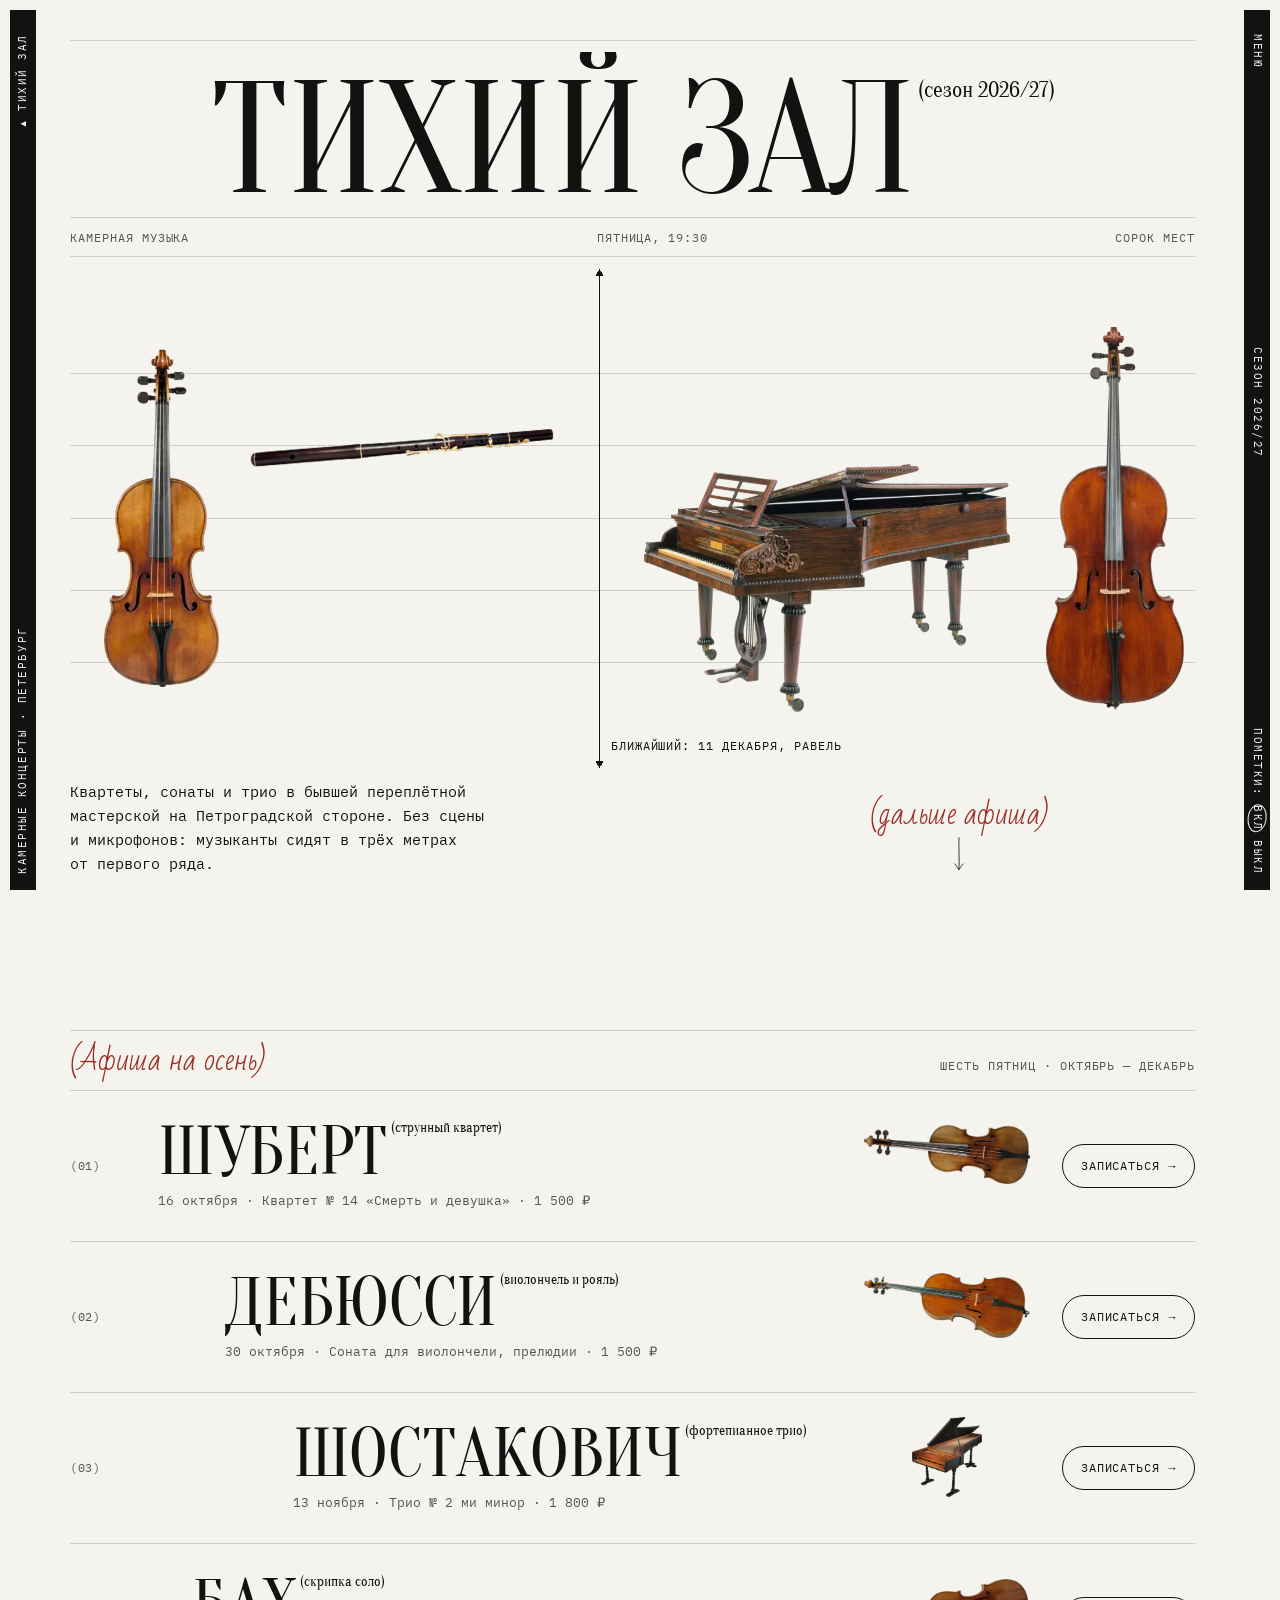
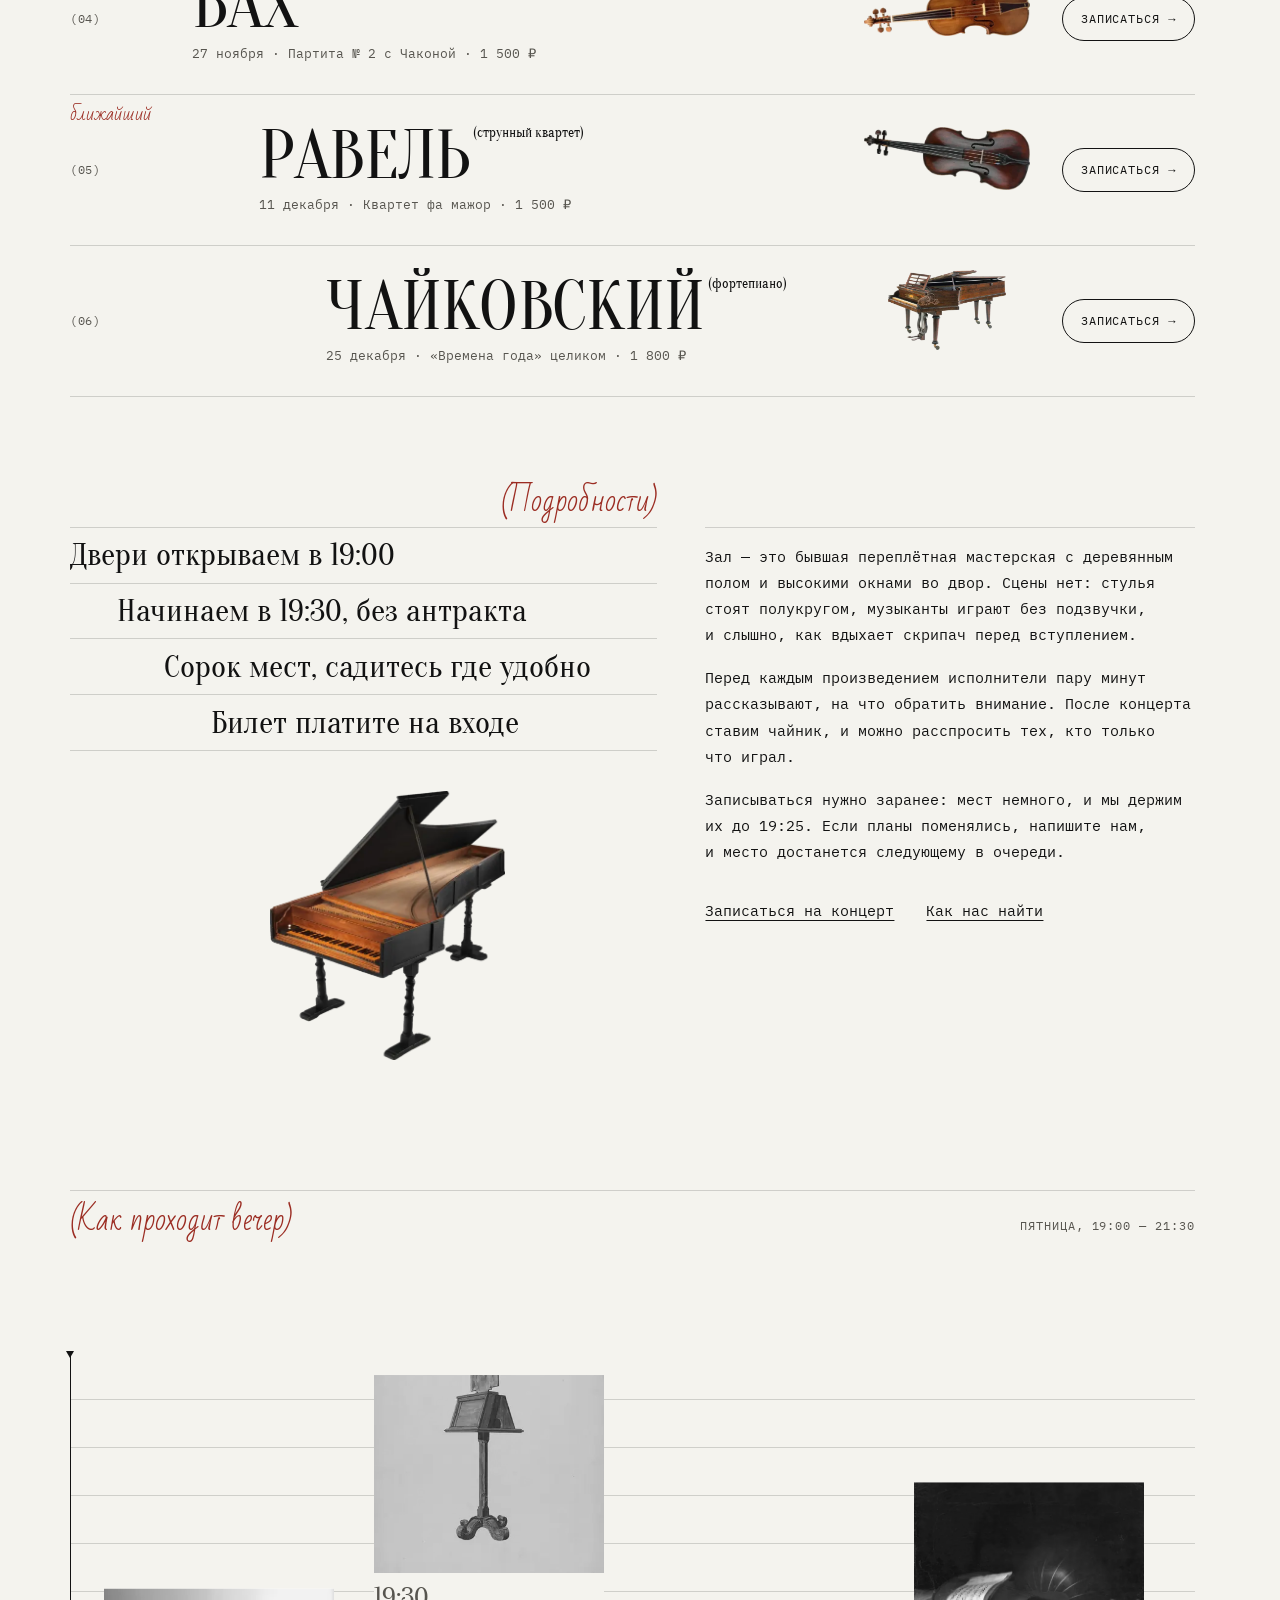
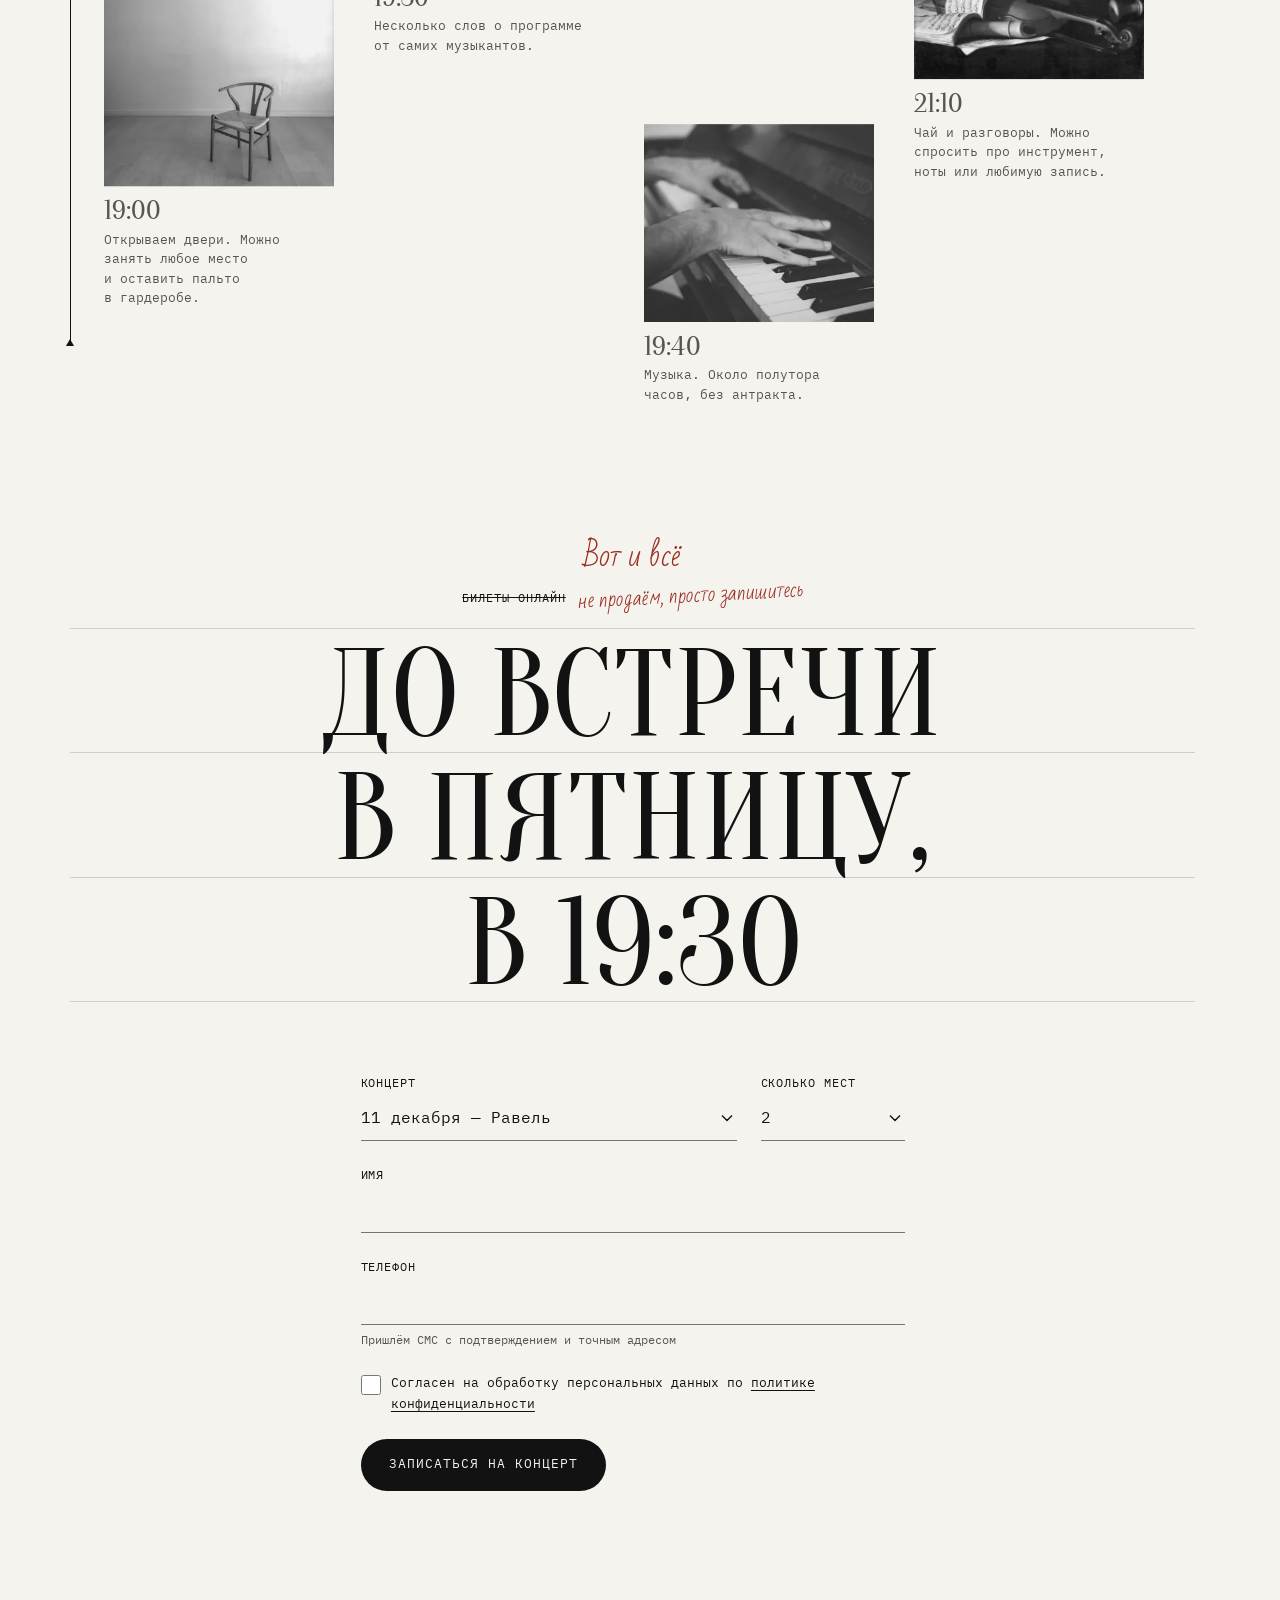
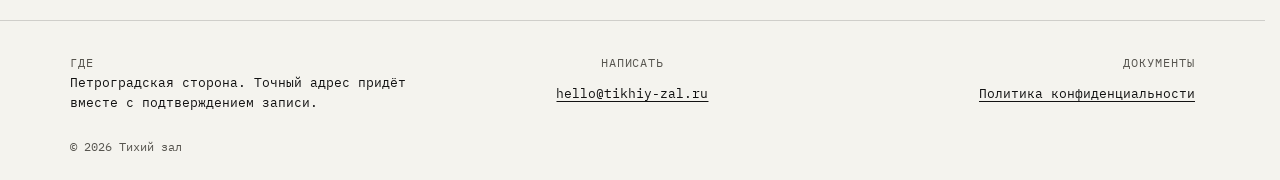
==== commit 2022632d: "Буквы и окно двигаются без потери кадров, полоса «вечера» симметрична - Разъезд букв: каждая буква с" ====
--- a/index.html
+++ b/index.html
@@ -47,10 +47,10 @@
 
   <nav class="menu" id="menu" aria-label="Разделы сайта" hidden>
     <ul class="menu__list">
-      <li><a href="#afisha"><span class="menu__num">01</span> Афиша</a></li>
-      <li><a href="#podrobnosti"><span class="menu__num">02</span> Подробности</a></li>
-      <li><a href="#vecher"><span class="menu__num">03</span> Как проходит вечер</a></li>
-      <li><a href="#zapis"><span class="menu__num">04</span> Записаться</a></li>
+      <li><a href="#afisha"><span class="menu__num">01</span> <span>Афиша</span></a></li>
+      <li><a href="#podrobnosti"><span class="menu__num">02</span> <span>Подробности</span></a></li>
+      <li><a href="#vecher"><span class="menu__num">03</span> <span>Как проходит вечер</span></a></li>
+      <li><a href="#zapis"><span class="menu__num">04</span> <span>Записаться</span></a></li>
     </ul>
     <div class="notes-toggle notes-toggle--menu" role="group" aria-label="Пометки от руки">
       <span class="notes-toggle__label" aria-hidden="true">Пометки:</span>
--- a/assets/css/style.css
+++ b/assets/css/style.css
@@ -49,6 +49,9 @@
 }
 
 /* Токены: бумага, тушь и красный карандаш для пометок */
+/* Сдвиг букв считается в пикселях от размера названия и в таком виде достаётся и подписи в скобках */
+@property --spread { syntax: "<length>"; inherits: true; initial-value: 0px; }
+
 :root {
   --paper: #f4f3ee;
   --ink: #121212;
@@ -76,14 +79,17 @@
   --section: clamp(4rem, 2.5rem + 7vw, 9rem);
   --tap: 2.75rem;
 
-  --ease-out: cubic-bezier(0.23, 1, 0.32, 1);
+  --ease-out: cubic-bezier(0.23, 1, 0.32, 1);    /* резкий старт: только для мелочей до 200 мс */
   --ease-in-out: cubic-bezier(0.77, 0, 0.175, 1);
+  --ease-sheet: cubic-bezier(0.35, 0, 0.15, 1);  /* панели и окна: трогаются мягко, долго и плавно тормозят */
+  --ease-soft: cubic-bezier(0.45, 0, 0.2, 1);    /* наведение на крупный текст и картинки: плавно начинается и плавно гаснет */
 }
 
 /* Сброс */
 *, *::before, *::after { box-sizing: border-box; }
 * { margin: 0; }
-html { -webkit-text-size-adjust: 100%; scroll-behavior: smooth; scroll-padding-top: calc(var(--bar) + 1rem); }
+html { -webkit-text-size-adjust: 100%; scroll-behavior: smooth; scroll-padding-top: calc(var(--bar) + 1rem); scrollbar-gutter: stable; }
+/* Место под полосу прокрутки держится всегда: когда окно запирает прокрутку, страница не пересчитывается и не дёргается вбок */
 @media (prefers-reduced-motion: reduce) { html { scroll-behavior: auto; } }
 /* Большие мониторы: вся раскладка плавно крупнеет, а не растягивается пустотой (16 px на 1440, 20 px к 2560) */
 @media (min-width: 90rem) { html { font-size: clamp(100%, 0.4vw + 0.64rem, 125%); } }
@@ -205,7 +211,7 @@
   background: var(--ink); color: var(--paper);
   display: flex; flex-direction: column; justify-content: space-between;
   overscroll-behavior: contain; overflow-y: auto;
-  transform: translateX(100%); transition: transform 360ms var(--ease-out);
+  transform: translateX(100%); transition: transform 480ms var(--ease-sheet);
 }
 .menu[hidden] { display: none; }
 .menu.is-open { transform: none; }
@@ -214,17 +220,18 @@
   display: flex; align-items: baseline; gap: 0.75rem; min-height: var(--tap); padding-block: 0.35rem;
   font-family: var(--serif); font-size: clamp(2rem, 1.6rem + 1.5vw, 2.75rem); line-height: 1; text-transform: uppercase;
   text-decoration: none; border-bottom: 1px solid rgba(244, 243, 238, 0.18);
-  transition: color 160ms ease, padding-left 240ms var(--ease-out);
-}
+  transition: color 160ms ease;
+}
+.menu__list a > * { transition: transform 240ms var(--ease-soft); }
 .menu__num { font-family: var(--mono); font-size: var(--text-s); letter-spacing: 0.1em; opacity: 0.6; }
-@media (hover: hover) { .menu__list a:hover { padding-left: 0.5rem; color: #e9b7ae; } }
+@media (hover: hover) { .menu__list a:hover { color: #e9b7ae; } .menu__list a:hover > * { transform: translateX(0.5rem); } }
 .menu__list a:active { color: #e9b7ae; }
 .notes-toggle--menu { margin-top: 1.25rem; font-size: 0.6875rem; text-transform: uppercase; letter-spacing: 0.14em; }
 @media (min-width: 64rem) {
   .menu { top: var(--rail-inset); bottom: var(--rail-inset); max-height: none; right: calc(var(--rail-inset) + var(--rail-w)); padding: 3rem 2.5rem; box-shadow: none; }
   .notes-toggle--menu { display: none; }
 }
-@media (prefers-reduced-motion: reduce) { .menu { transition: none; } }
+@media (prefers-reduced-motion: reduce) { .menu { transform: none; opacity: 0; transition: opacity 300ms ease; } .menu.is-open { opacity: 1; } }
 
 /* ---------- Раскладка ---------- */
 
@@ -373,7 +380,8 @@
   display: inline-block;
   font-family: var(--serif); text-transform: uppercase;
   font-size: clamp(2.5rem, 1.5rem + 3.6vw, 5.75rem); line-height: 0.9; letter-spacing: -0.005em;
-  transition: letter-spacing 450ms var(--ease-out), color 160ms ease;
+  --spread: 0.045em; /* на сколько отъезжает каждая следующая буква */
+  transition: color 200ms ease;
 }
 /* Название — кнопка программки; её невидимая подложка накрывает всю строку, кроме «Записаться» */
 .gig__open {
@@ -385,9 +393,16 @@
 .gig__open:focus-visible { outline: none; }
 .gig__open:focus-visible::after { outline: 2px solid var(--pencil); outline-offset: -2px; }
 .gig__open:active { color: var(--pencil); }
-/* Буквы фамилии разъезжаются при наведении: строка как будто делает вдох перед программкой */
+/* Буквы фамилии разъезжаются при наведении: строка как будто делает вдох перед программкой.
+   Каждая буква сдвигается своим transform, а не через letter-spacing: страница не пересчитывается,
+   браузер двигает буквы на видеокарте с частотой экрана (60, 120, 144 кадров в секунду) */
+.gig__name { white-space: nowrap; }
+.gig__ch, .gig__title sup { transition: transform 700ms var(--ease-soft); }
+.gig__ch { display: inline-block; }
+.gig__ch { transform: translateX(calc(var(--on, 0) * var(--i) * var(--spread))); }
+.gig__title sup { transform: translateX(calc(var(--on, 0) * var(--n, 0) * var(--spread))); }
 @media (hover: hover) {
-  .gig__open:hover, .gig:hover .gig__title { letter-spacing: 0.045em; }
+  .gig__open:hover, .gig:hover .gig__open { --on: 1; }
 }
 .gig__title sup {
   display: inline-block; /* на узком экране подпись переносится под фамилию, а не вылезает */
@@ -399,13 +414,13 @@
   grid-area: visual; justify-self: start;
   display: flex; align-items: center; gap: 0.35rem; min-width: 0;
 }
-.gig__img { width: 4.5rem; height: 2.25rem; object-fit: contain; transition: transform 420ms var(--ease-out); }
-.gig__hint { font-size: 1.05rem; white-space: nowrap; transition: opacity 240ms ease, transform 320ms var(--ease-out); }
+.gig__img { width: 4.5rem; height: 2.25rem; object-fit: contain; transition: transform 700ms var(--ease-soft); }
+.gig__hint { font-size: 1.05rem; white-space: nowrap; transition: opacity 400ms ease, transform 600ms var(--ease-soft); }
 .gig__hint::before { content: "("; }
 .gig__hint::after { content: ")"; }
 html:not(.js) .gig__hint { display: none; }
 /* На самых узких телефонах пометка встаёт под инструмент, чтобы не залезать на «Записаться» */
-@media (max-width: 23.4rem) {
+@media (max-width: 24rem) {
   .gig__visual { flex-direction: column; align-items: center; gap: 0; }
   .gig__hint { font-size: 1rem; line-height: 1.1; }
 }
@@ -455,18 +470,13 @@
   .gig:hover .gig__hint, .gig:focus-within .gig__hint { opacity: 1; transform: none; }
 }
 /* Лесенка названий на широком экране доходит почти до середины строки, как ноты по стану */
-/* Подпись в скобках не должна прыгать, когда буквы разъезжаются: пока строка узкая, она всегда под фамилией, на широком экране всегда рядом */
-@media (min-width: 48rem) and (max-width: 79.99rem) { .gig__title sup { display: block; margin-left: 0; top: 0; margin-top: 0.35rem; } }
-@media (min-width: 80rem) { .gig { --step: 5%; } .gig__title { white-space: nowrap; } }
+@media (min-width: 80rem) { .gig { --step: 5%; } }
 @media (min-width: 100rem) { .gig { --step: 7%; } }
 /* Инструмент только чуть подаётся навстречу названию: главное движение теперь у букв */
 @media (hover: hover) {
   .gig:hover .gig__img, .gig:focus-within .gig__img { transform: translateX(-0.5rem); }
 }
-@media (prefers-reduced-motion: reduce) {
-  .gig__img, .gig__title, .gig__hint { transition: none; }
-  .gig:hover .gig__img { transform: none; }
-}
+
 
 /* ---------- Программка концерта ---------- */
 
@@ -475,19 +485,23 @@
   position: fixed; inset: 0; width: 100%; height: 100%; max-width: none; max-height: none;
   margin: 0; padding: 0; border: 0; background: transparent; color: var(--ink); overflow: hidden;
 }
-.programme::backdrop { background: rgba(18, 18, 18, 0.4); }
-.programme[open]::backdrop { animation: fade 300ms ease both; }
-.programme.is-closing::backdrop { opacity: 0; transition: opacity 200ms ease; }
+/* Затемнение проявляется вместе с выездом листа, а не в тяжёлый кадр открытия */
+.programme::backdrop { background: rgba(18, 18, 18, 0.4); opacity: 0; transition: opacity 320ms ease; }
+.programme.is-open::backdrop { opacity: 1; transition-duration: 450ms; }
 html.has-dialog { overflow: hidden; }
 .programme__sheet {
   position: absolute; left: 0; right: 0; bottom: 0; max-height: 92svh;
   display: flex; flex-direction: column;
   background: var(--paper); border-radius: 1rem 1rem 0 0;
   padding-bottom: env(safe-area-inset-bottom);
-  transform: translateY(100%); transition: transform 420ms var(--ease-out);
+  transform: translateY(100%); transition: transform 520ms var(--ease-sheet);
+  will-change: transform; contain: layout paint; /* лист живёт на своём слое: выезд не перерисовывает страницу */
 }
 .programme.is-open .programme__sheet { transform: none; }
-.programme.is-closing .programme__sheet { transform: translateY(100%); transition-duration: 220ms; transition-timing-function: ease-in; }
+.programme.is-closing .programme__sheet { transform: translateY(100%); transition-duration: 320ms; }
+/* Лист не приезжает пустым: текст проявляется вслед за ним, а при закрытии гаснет первым */
+.programme__body, .programme__bar { opacity: 0; transition: opacity 260ms ease; will-change: opacity; }
+.programme.is-open .programme__body, .programme.is-open .programme__bar { opacity: 1; transition: opacity 420ms ease 140ms; }
 .programme__bar {
   position: relative; display: flex; justify-content: flex-end; align-items: center;
   padding: 0.35rem var(--gutter) 0; flex: none;
@@ -549,7 +563,10 @@
   .programme__img { max-height: 14rem; }
 }
 @media (prefers-reduced-motion: reduce) {
-  .programme__sheet, .programme.is-closing .programme__sheet { transition: none; }
+  /* Если в системе просят меньше движения, лист не выезжает, а мягко проявляется на месте */
+  .programme__sheet, .programme.is-closing .programme__sheet { transform: none; opacity: 0; transition: opacity 360ms ease; }
+  .programme.is-open .programme__sheet { opacity: 1; }
+  .programme.is-closing .programme__sheet { opacity: 0; transition-duration: 220ms; }
 }
 
 /* ---------- Подробности ---------- */
@@ -590,19 +607,20 @@
 .moment img { width: 100%; aspect-ratio: 4 / 5; object-fit: cover; }
 .moment p { transition: color 600ms var(--ease-out); }
 /* Серый слой лежит справа от границы --reveal: слева фото уже цветное, справа ещё нет */
-.moment__photo { position: relative; }
+.moment__photo { position: relative; overflow: hidden; }
+/* Слой сдвигается transform, а не left: граница цвета едет плавно и не заставляет пересчитывать страницу */
 .moment__shade {
-  position: absolute; top: 0; bottom: 0; right: 0; left: var(--reveal, 0px);
+  position: absolute; inset: 0; transform: translateX(var(--reveal, 0px)); will-change: transform;
   -webkit-backdrop-filter: grayscale(1) contrast(0.9); backdrop-filter: grayscale(1) contrast(0.9);
   pointer-events: none;
 }
 html:not(.js) .moment__shade { display: none; }
 /* На телефоне указателя нет: фото окрашивается слева направо, когда появляется на экране */
 @media (max-width: 56.24rem) {
-  .moment__shade { transition: left 1400ms var(--ease-in-out); }
-  .moment.is-lit .moment__shade { left: 100%; }
-}
-@media (prefers-reduced-motion: reduce) { .moment__shade { transition: none; } }
+  .moment__shade { transition: transform 1400ms var(--ease-in-out); }
+  .moment.is-lit .moment__shade { transform: translateX(100%); }
+}
+@media (prefers-reduced-motion: reduce) { .moment__shade { transition-duration: 600ms; transition-timing-function: ease; } }
 .moment b { display: block; font-family: var(--serif); font-weight: 400; font-size: 1.75rem; line-height: 1; margin-bottom: 0.35rem; }
 .js .moment:not(.is-lit) p { color: var(--muted); } /* не прозрачность: фон подписи должен закрывать указатель */
 .staff--evening, .evening__head { display: none; }
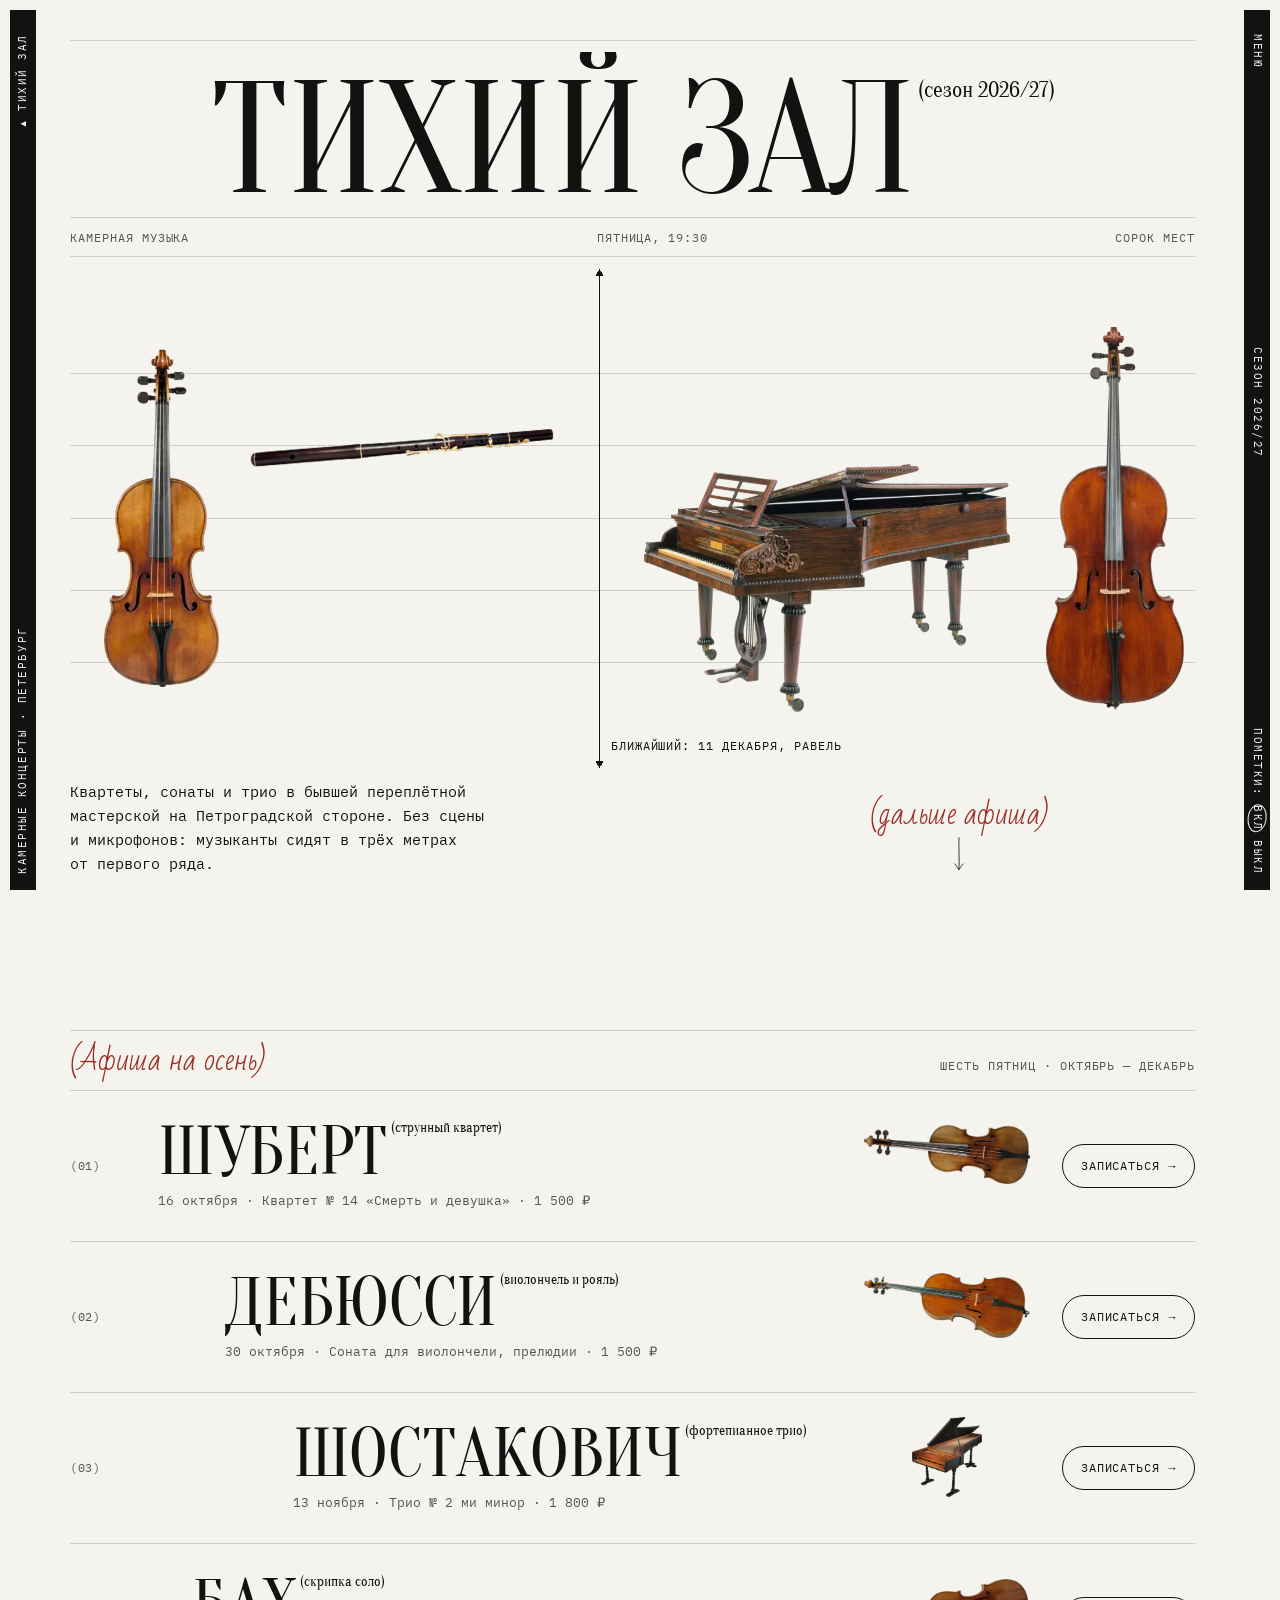
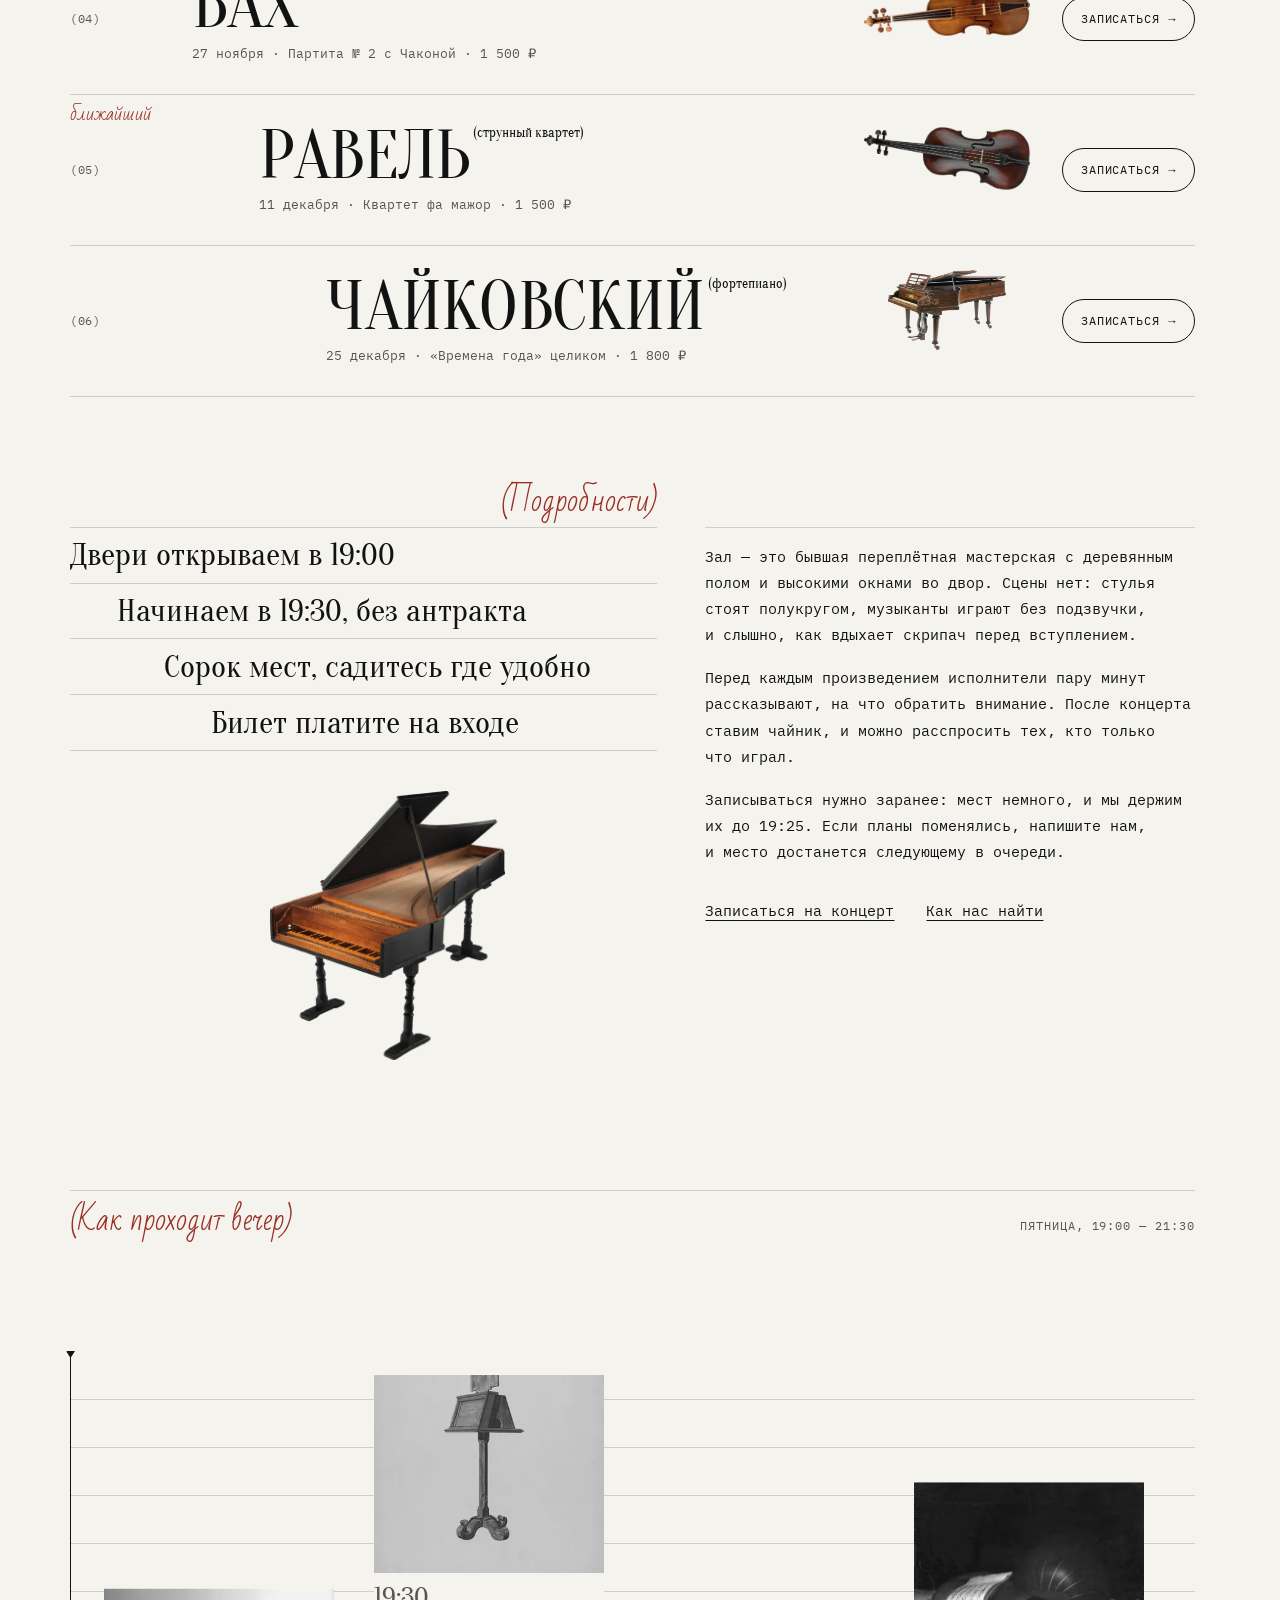
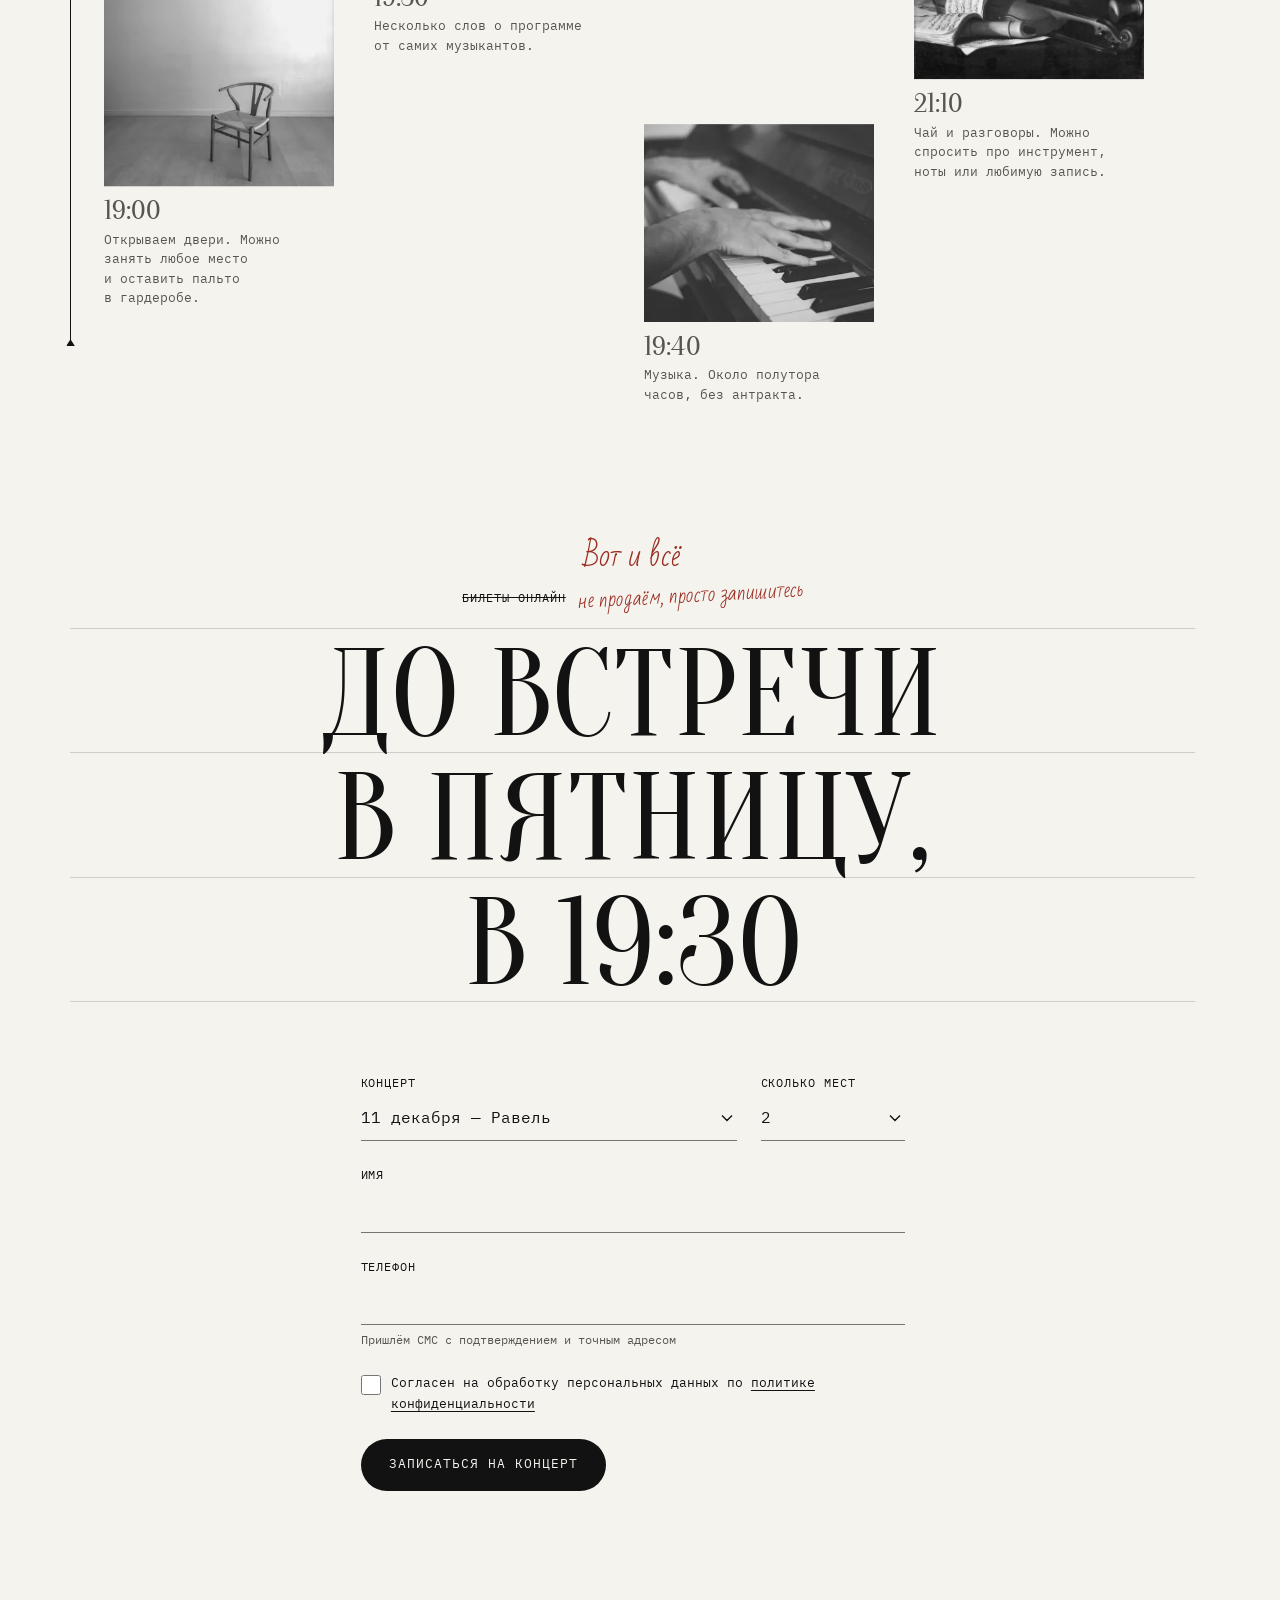
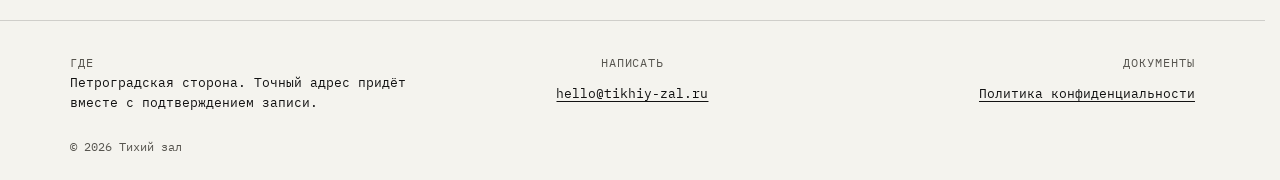
==== commit e6d0cced: "Треугольник на обоих концах полосы «вечера», вершины по центру линии - Треугольники вынесены в отдел" ====
--- a/index.html
+++ b/index.html
@@ -197,6 +197,7 @@
       <div class="evening__stage">
         <div class="staff staff--evening" aria-hidden="true"></div>
         <span class="evening__head" aria-hidden="true"></span>
+        <span class="evening__tips" aria-hidden="true"></span>
         <ol class="moments" role="list">
           <li class="moment" style="--x: 3%; --line: 3">
             <div class="moment__photo"><img src="assets/img/chair-480.webp" srcset="assets/img/chair-480.webp 480w, assets/img/chair-960.webp 960w" sizes="(min-width: 56.25rem) calc(13vw + 4rem), 6.5rem" width="480" height="640" alt="Пустой деревянный стул у стены" loading="lazy"><span class="moment__shade" aria-hidden="true"></span></div>
--- a/assets/css/style.css
+++ b/assets/css/style.css
@@ -623,7 +623,7 @@
 @media (prefers-reduced-motion: reduce) { .moment__shade { transition-duration: 600ms; transition-timing-function: ease; } }
 .moment b { display: block; font-family: var(--serif); font-weight: 400; font-size: 1.75rem; line-height: 1; margin-bottom: 0.35rem; }
 .js .moment:not(.is-lit) p { color: var(--muted); } /* не прозрачность: фон подписи должен закрывать указатель */
-.staff--evening, .evening__head { display: none; }
+.staff--evening, .evening__head, .evening__tips { display: none; }
 
 @media (min-width: 56.25rem) {
   /* Стан по высоте окна: весь «вечер» видно разом, пока указатель едет по нему */
@@ -649,11 +649,17 @@
     display: block; position: absolute; top: calc(var(--pad) - 3rem); bottom: calc(var(--pad) - 3rem); left: 0; width: 1px;
     z-index: 2; background: var(--ink); will-change: transform;
   }
-  .evening__head::before, .evening__head::after {
-    content: ""; position: absolute; left: -4px; border-inline: 4.5px solid transparent;
+  /* Треугольники на концах — отдельный слой поверх снимков и подписей, поэтому их видно всегда,
+     а сама линия уходит под подписи и не режет буквы. Вершины стоят ровно по центру линии */
+  .evening__tips {
+    display: block; position: absolute; top: calc(var(--pad) - 3rem); bottom: calc(var(--pad) - 3rem); left: 0; width: 1px;
+    z-index: 4; pointer-events: none; will-change: transform;
   }
-  .evening__head::before { top: 0; border-top: 7px solid var(--ink); }
-  .evening__head::after { bottom: 0; border-bottom: 7px solid var(--ink); }
+  .evening__tips::before, .evening__tips::after {
+    content: ""; position: absolute; left: 50%; width: 9px; height: 7px; translate: -50% 0; background: var(--ink);
+  }
+  .evening__tips::before { top: 0; clip-path: polygon(0 0, 100% 0, 50% 100%); }
+  .evening__tips::after { bottom: 0; clip-path: polygon(50% 0, 100% 100%, 0 100%); }
 }
 
 /* ---------- Запись ---------- */
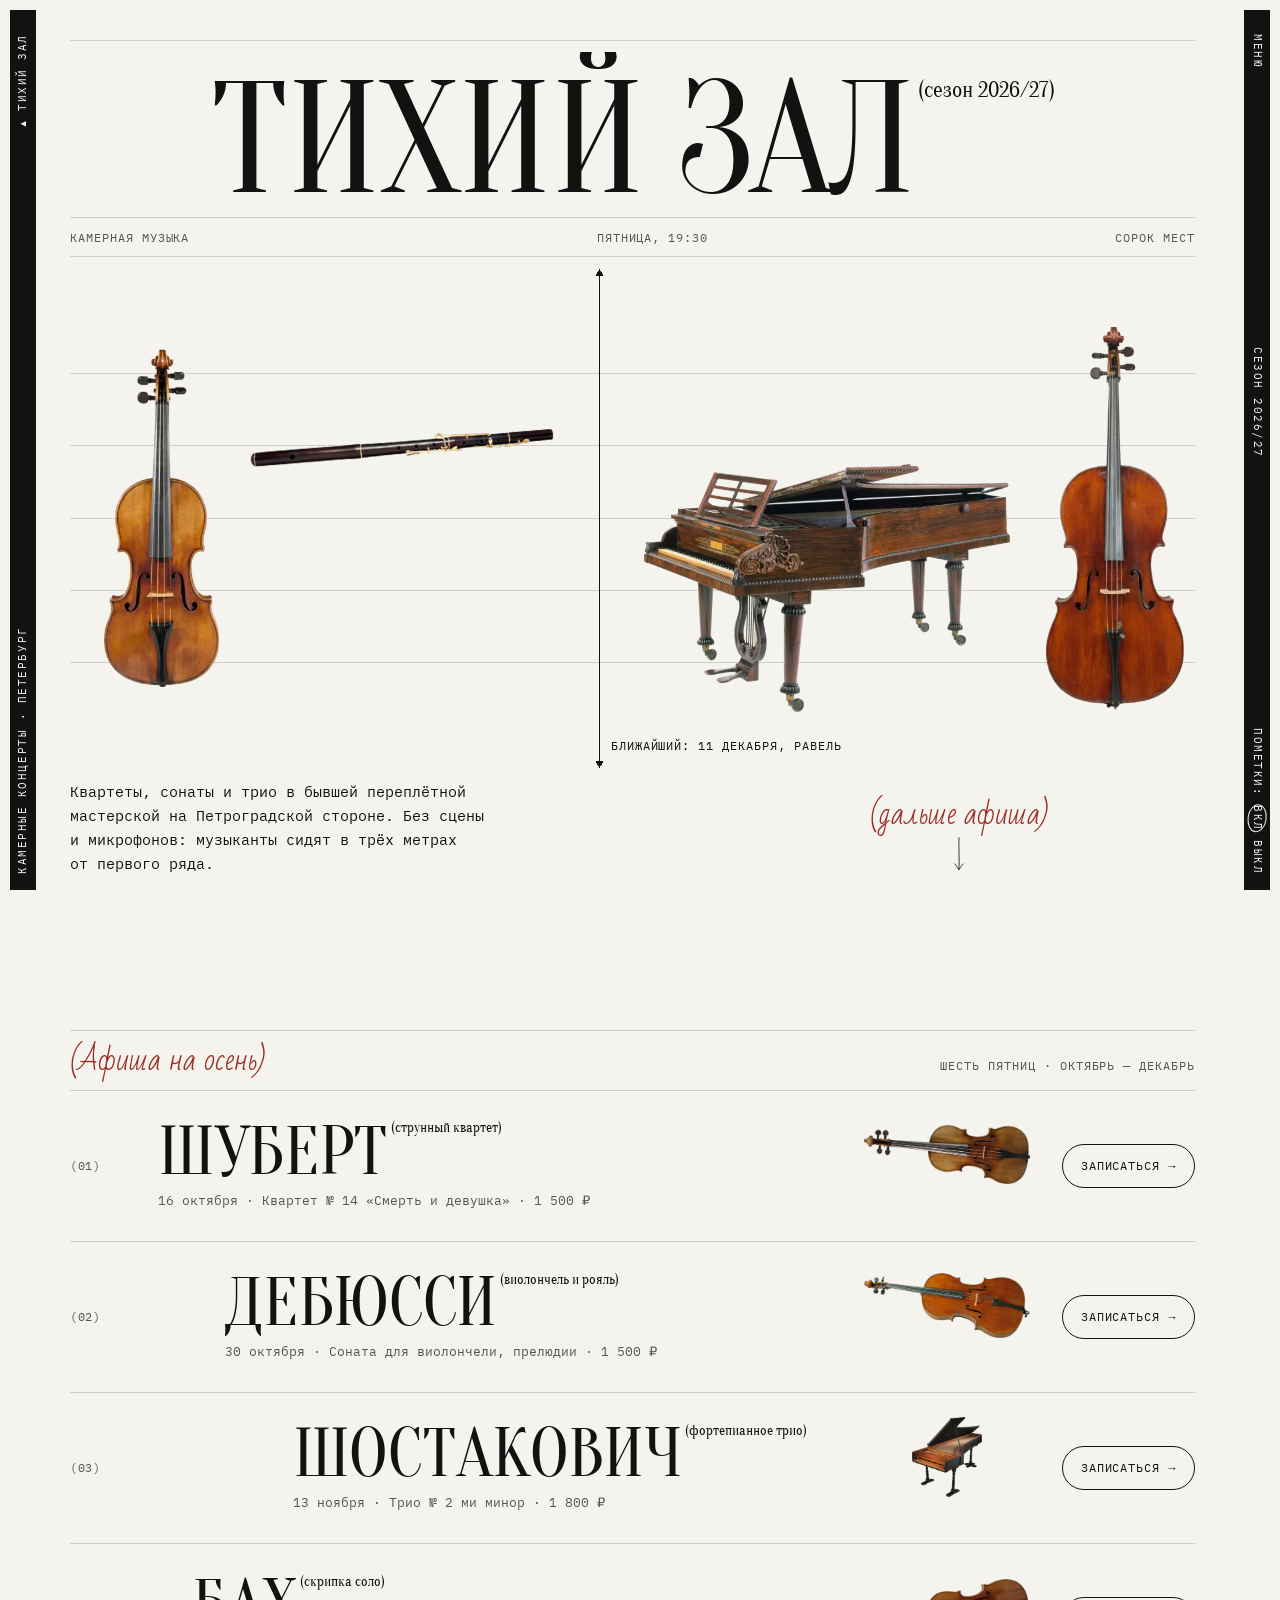
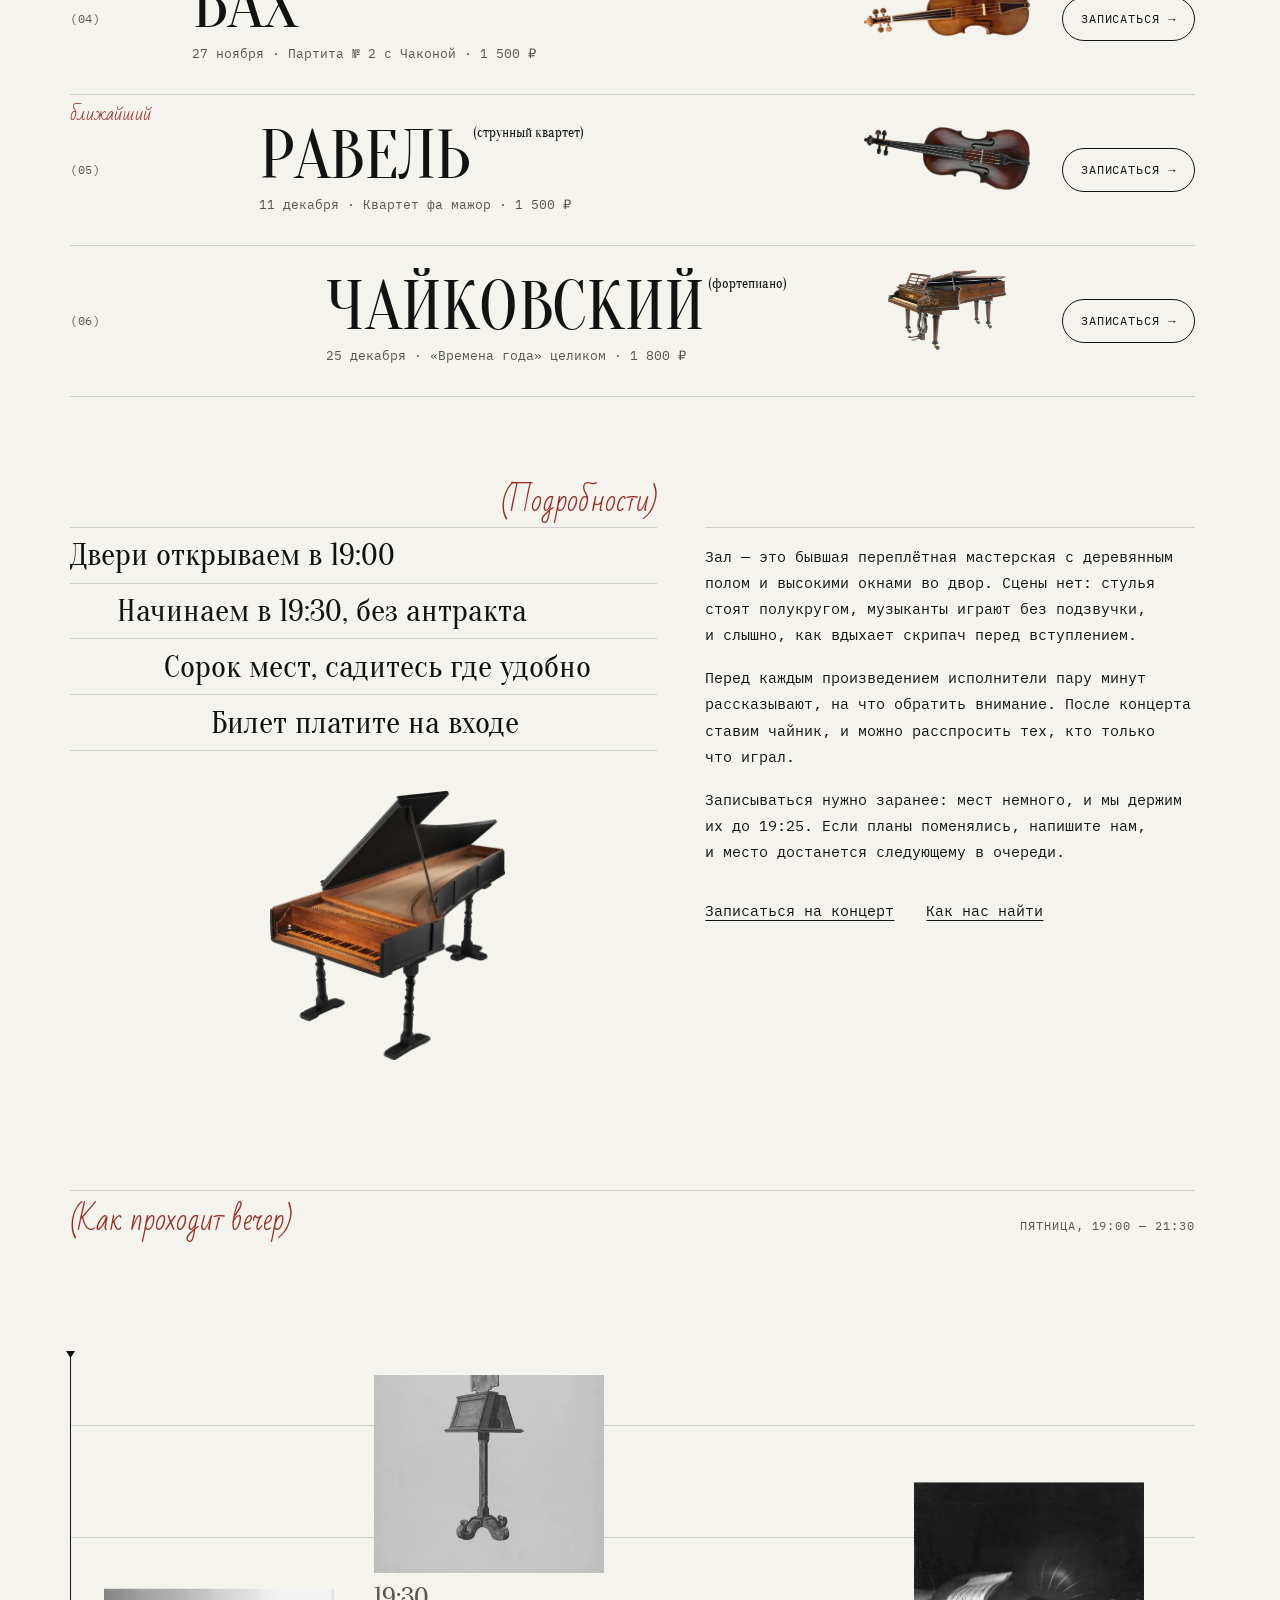
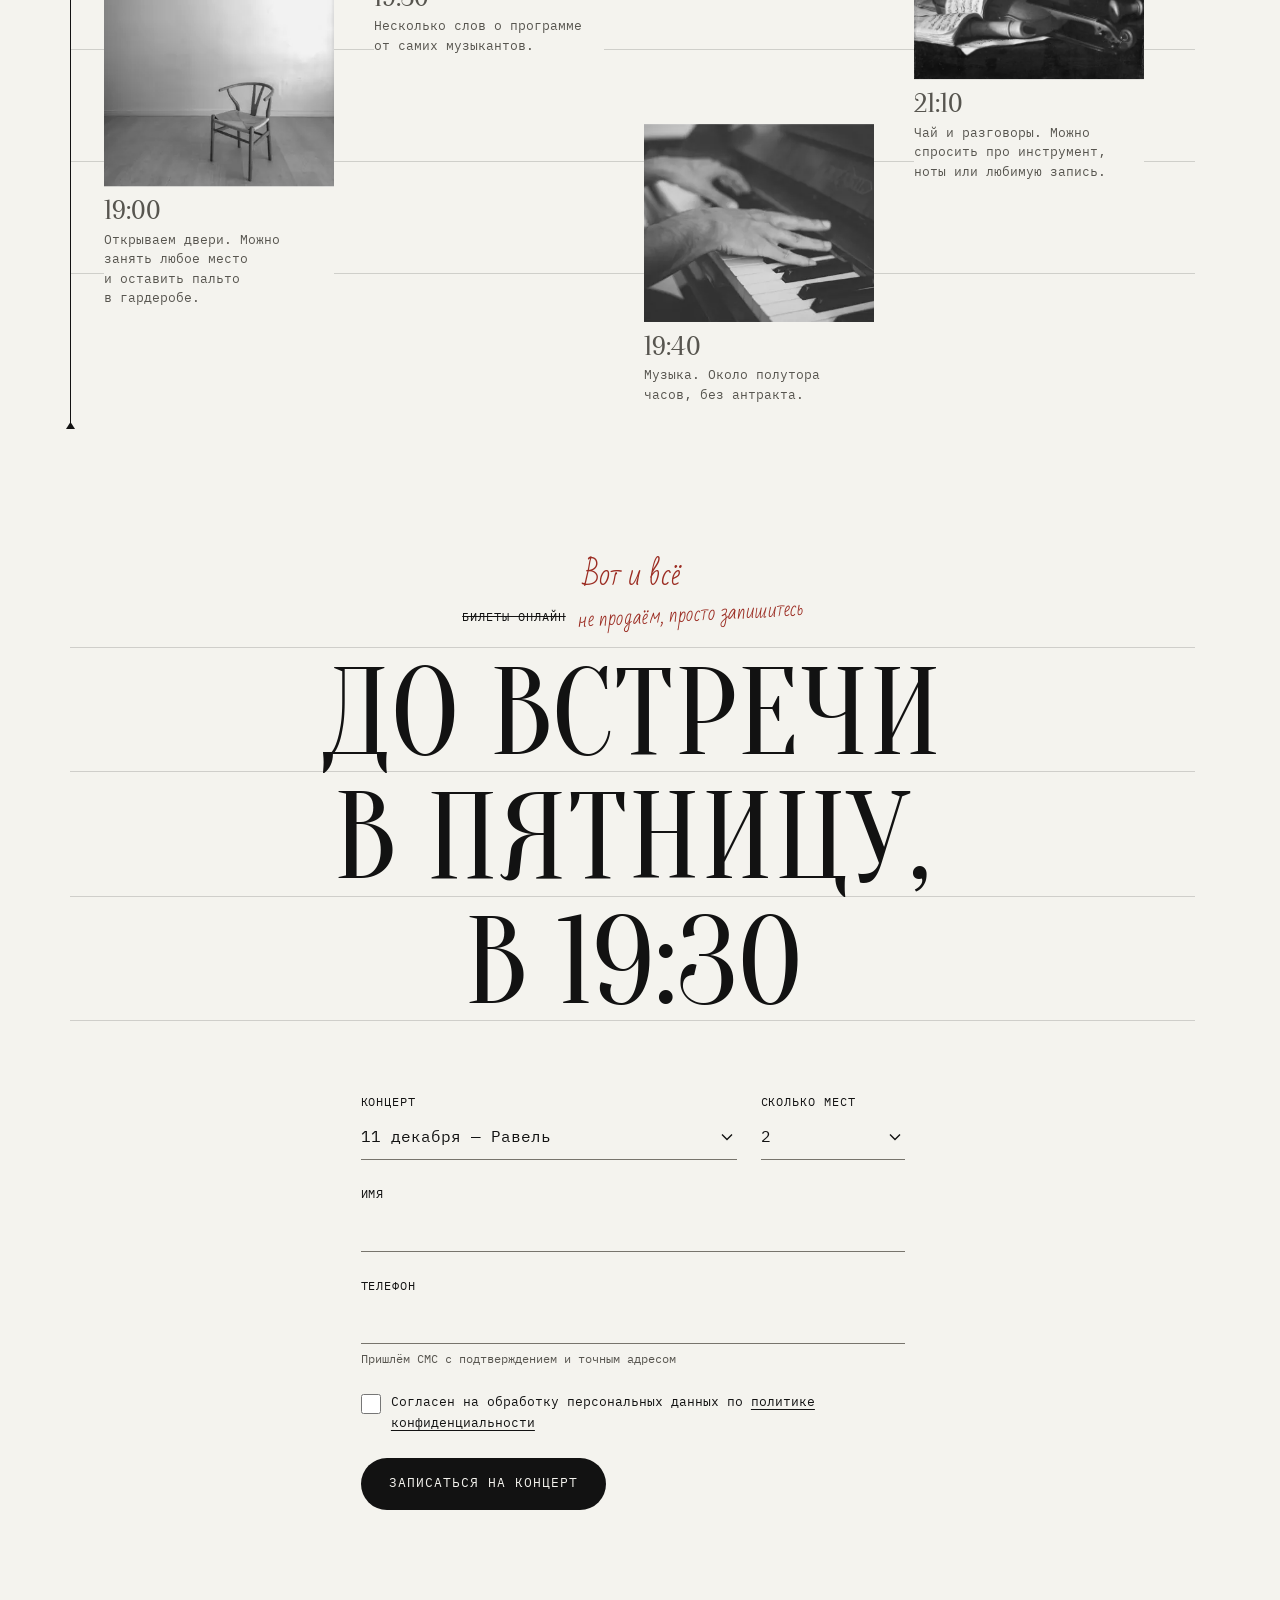
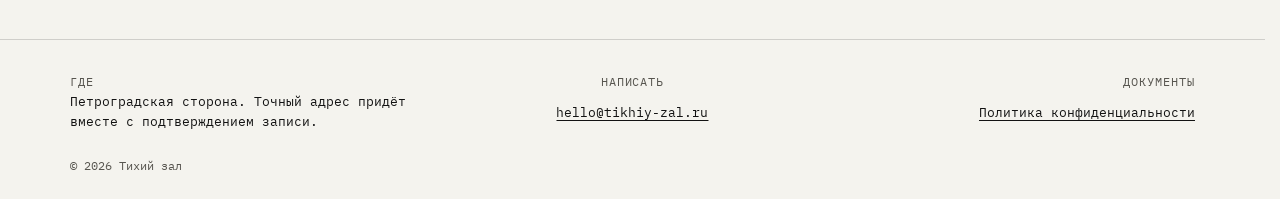
==== commit 9992092b: "Окно без подскока, полоса ниже подписей, линии за всеми фото, инструмент на телефоне по центру - Окн" ====
--- a/index.html
+++ b/index.html
@@ -197,7 +197,6 @@
       <div class="evening__stage">
         <div class="staff staff--evening" aria-hidden="true"></div>
         <span class="evening__head" aria-hidden="true"></span>
-        <span class="evening__tips" aria-hidden="true"></span>
         <ol class="moments" role="list">
           <li class="moment" style="--x: 3%; --line: 3">
             <div class="moment__photo"><img src="assets/img/chair-480.webp" srcset="assets/img/chair-480.webp 480w, assets/img/chair-960.webp 960w" sizes="(min-width: 56.25rem) calc(13vw + 4rem), 6.5rem" width="480" height="640" alt="Пустой деревянный стул у стены" loading="lazy"><span class="moment__shade" aria-hidden="true"></span></div>
--- a/assets/css/style.css
+++ b/assets/css/style.css
@@ -476,6 +476,14 @@
 @media (hover: hover) {
   .gig:hover .gig__img, .gig:focus-within .gig__img { transform: translateX(-0.5rem); }
 }
+/* На телефоне инструмент стоит неподвижно ровно посередине между номером и «подробнее» */
+@media (max-width: 47.99rem) {
+  .gig__visual { justify-self: stretch; }
+  .gig__img { margin-inline: auto; }
+  .gig:hover .gig__img, .gig:focus-within .gig__img { transform: none; }
+}
+/* Когда «подробнее» стоит сбоку, отступ до неё тот же, что от номера, и инструмент ровно посередине */
+@media (min-width: 24.01rem) and (max-width: 47.99rem) { .gig__visual { gap: 1rem; } }
 
 
 /* ---------- Программка концерта ---------- */
@@ -483,7 +491,10 @@
 /* Бумажный лист: на телефоне шторка снизу, на компьютере выезжает справа к полосе */
 .programme {
   position: fixed; inset: 0; width: 100%; height: 100%; max-width: none; max-height: none;
-  margin: 0; padding: 0; border: 0; background: transparent; color: var(--ink); overflow: hidden;
+  margin: 0; padding: 0; border: 0; background: transparent; color: var(--ink);
+  /* clip, а не hidden: hidden всё равно прокручивается, и браузер, ставя фокус на «Закрыть», прокручивал окно —
+     лист появлялся сразу и в конце выезда подпрыгивал. clip прокрутить нельзя */
+  overflow: hidden; overflow: clip;
 }
 /* Затемнение проявляется вместе с выездом листа, а не в тяжёлый кадр открытия */
 .programme::backdrop { background: rgba(18, 18, 18, 0.4); opacity: 0; transition: opacity 320ms ease; }
@@ -623,7 +634,7 @@
 @media (prefers-reduced-motion: reduce) { .moment__shade { transition-duration: 600ms; transition-timing-function: ease; } }
 .moment b { display: block; font-family: var(--serif); font-weight: 400; font-size: 1.75rem; line-height: 1; margin-bottom: 0.35rem; }
 .js .moment:not(.is-lit) p { color: var(--muted); } /* не прозрачность: фон подписи должен закрывать указатель */
-.staff--evening, .evening__head, .evening__tips { display: none; }
+.staff--evening, .evening__head { display: none; }
 
 @media (min-width: 56.25rem) {
   /* Стан по высоте окна: весь «вечер» видно разом, пока указатель едет по нему */
@@ -645,21 +656,18 @@
   .moment { z-index: 3; }
   .moment p { margin-top: 0.6rem; font-size: 0.8125rem; line-height: 1.5; background: var(--paper); }
   .moment.is-crossing .moment__shade { border-left: 1px solid var(--ink); }
+  /* Указатель — один элемент шириной 9 px: линия и оба треугольника нарисованы фоном одного слоя,
+     поэтому вершины всегда совпадают с серединой линии, при любом масштабе экрана.
+     Длину и линейки стана подгоняет скрипт: концы выходят за крайние фото и подписи на одинаковый отступ */
   .evening__head {
-    display: block; position: absolute; top: calc(var(--pad) - 3rem); bottom: calc(var(--pad) - 3rem); left: 0; width: 1px;
-    z-index: 2; background: var(--ink); will-change: transform;
+    display: block; position: absolute; top: calc(var(--pad) - 3rem); bottom: calc(var(--pad) - 3rem);
+    left: var(--tip-left, -4px); width: var(--tip-w, 9px);
+    z-index: 2; pointer-events: none; will-change: transform;
+    background:
+      var(--tip-top, url("data:image/svg+xml,%3Csvg xmlns='http://www.w3.org/2000/svg' viewBox='0 0 9 7'%3E%3Cpath d='M0 0H9L4.5 7Z' fill='%23121212'/%3E%3C/svg%3E")) top center / var(--tip-w, 9px) var(--tip-h, 7px) no-repeat,
+      var(--tip-bottom, url("data:image/svg+xml,%3Csvg xmlns='http://www.w3.org/2000/svg' viewBox='0 0 9 7'%3E%3Cpath d='M4.5 0L9 7H0Z' fill='%23121212'/%3E%3C/svg%3E")) bottom center / var(--tip-w, 9px) var(--tip-h, 7px) no-repeat,
+      var(--tip-line, linear-gradient(var(--ink), var(--ink))) center / var(--tip-line-w, 1px) 100% no-repeat;
   }
-  /* Треугольники на концах — отдельный слой поверх снимков и подписей, поэтому их видно всегда,
-     а сама линия уходит под подписи и не режет буквы. Вершины стоят ровно по центру линии */
-  .evening__tips {
-    display: block; position: absolute; top: calc(var(--pad) - 3rem); bottom: calc(var(--pad) - 3rem); left: 0; width: 1px;
-    z-index: 4; pointer-events: none; will-change: transform;
-  }
-  .evening__tips::before, .evening__tips::after {
-    content: ""; position: absolute; left: 50%; width: 9px; height: 7px; translate: -50% 0; background: var(--ink);
-  }
-  .evening__tips::before { top: 0; clip-path: polygon(0 0, 100% 0, 50% 100%); }
-  .evening__tips::after { bottom: 0; clip-path: polygon(50% 0, 100% 100%, 0 100%); }
 }
 
 /* ---------- Запись ---------- */
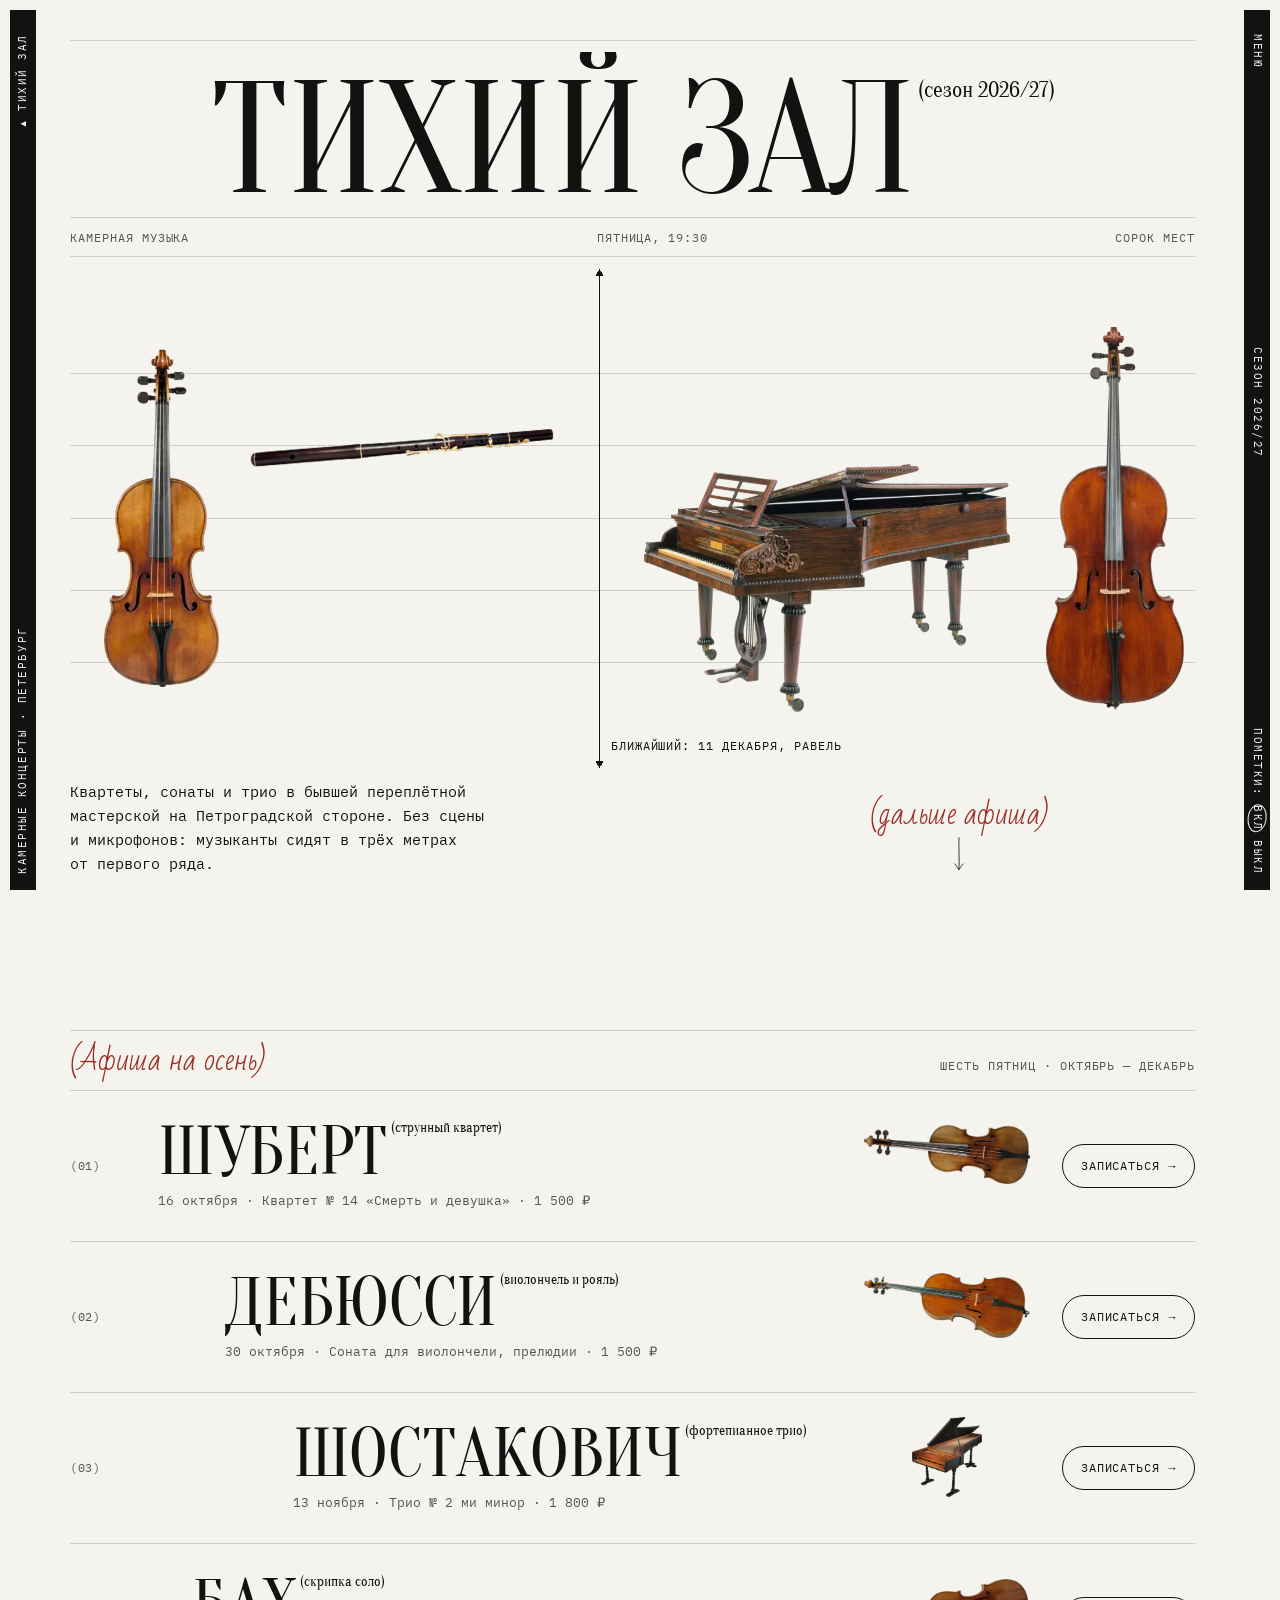
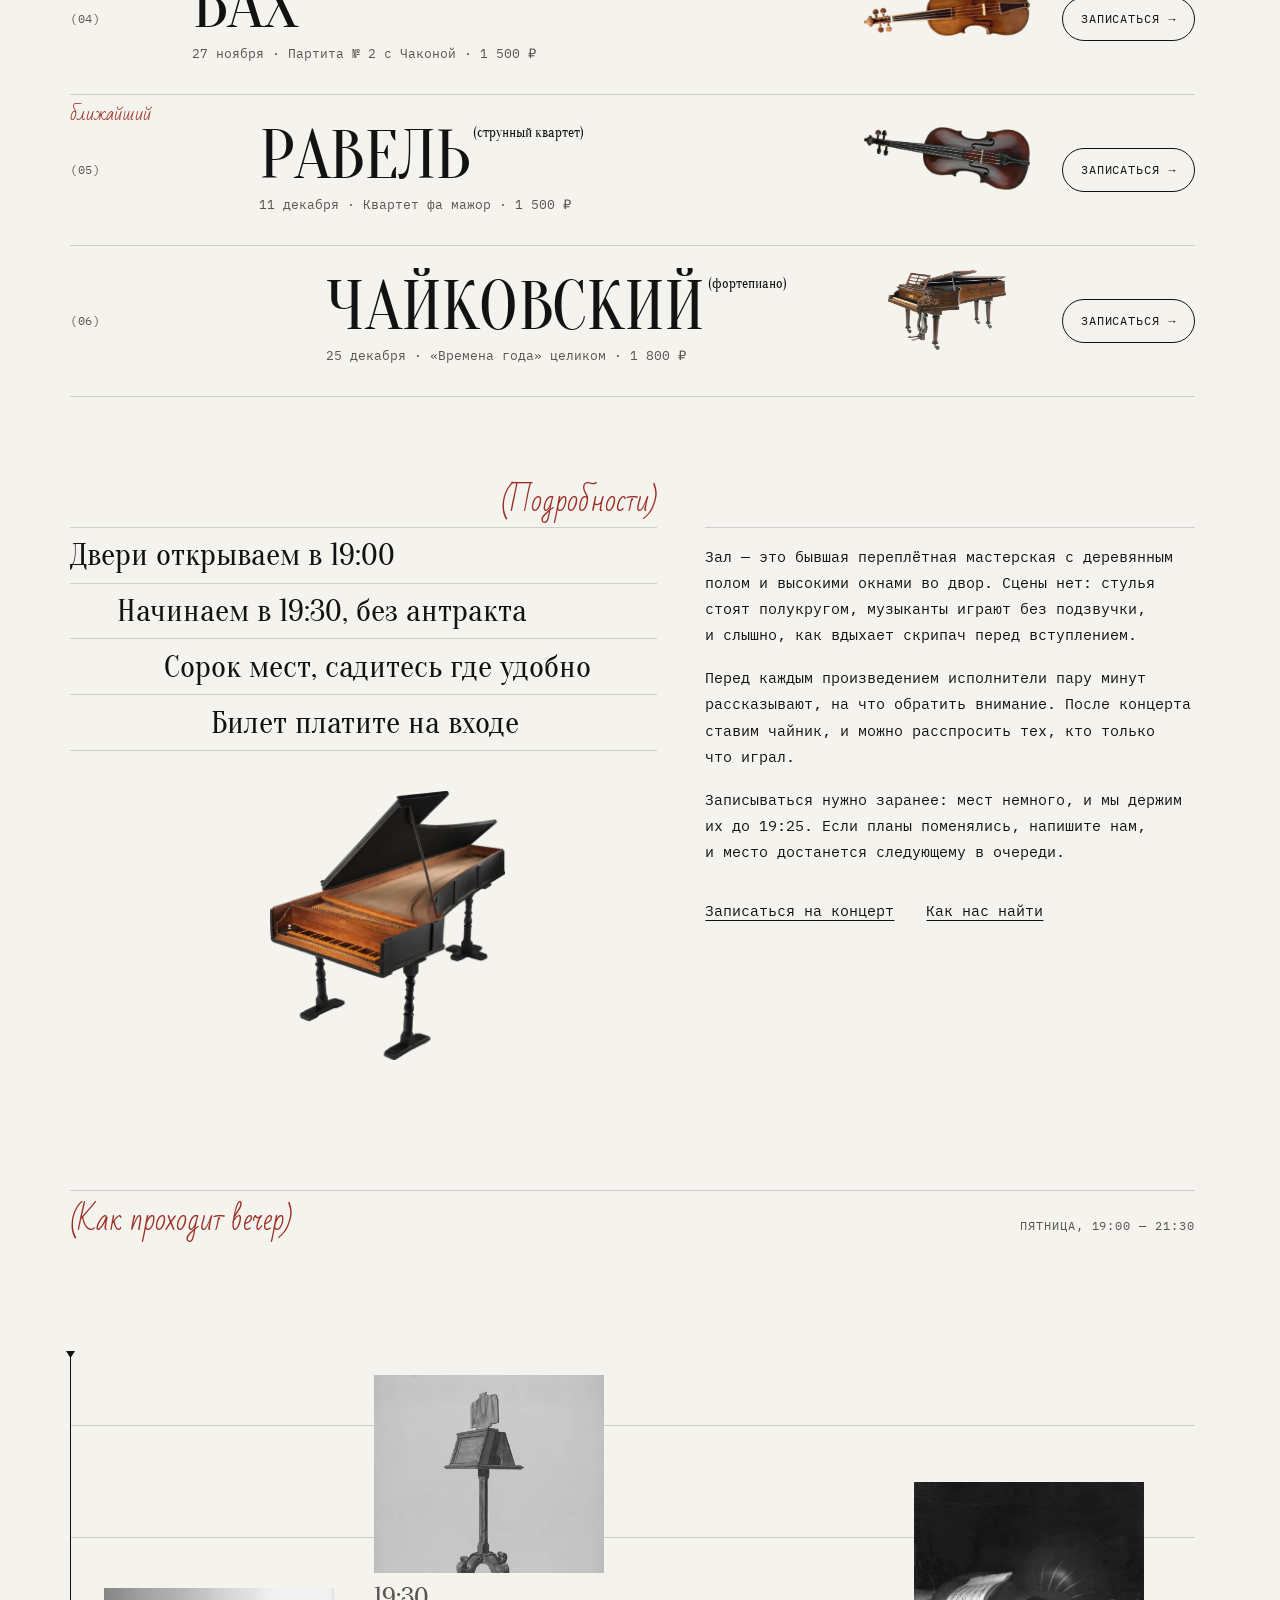
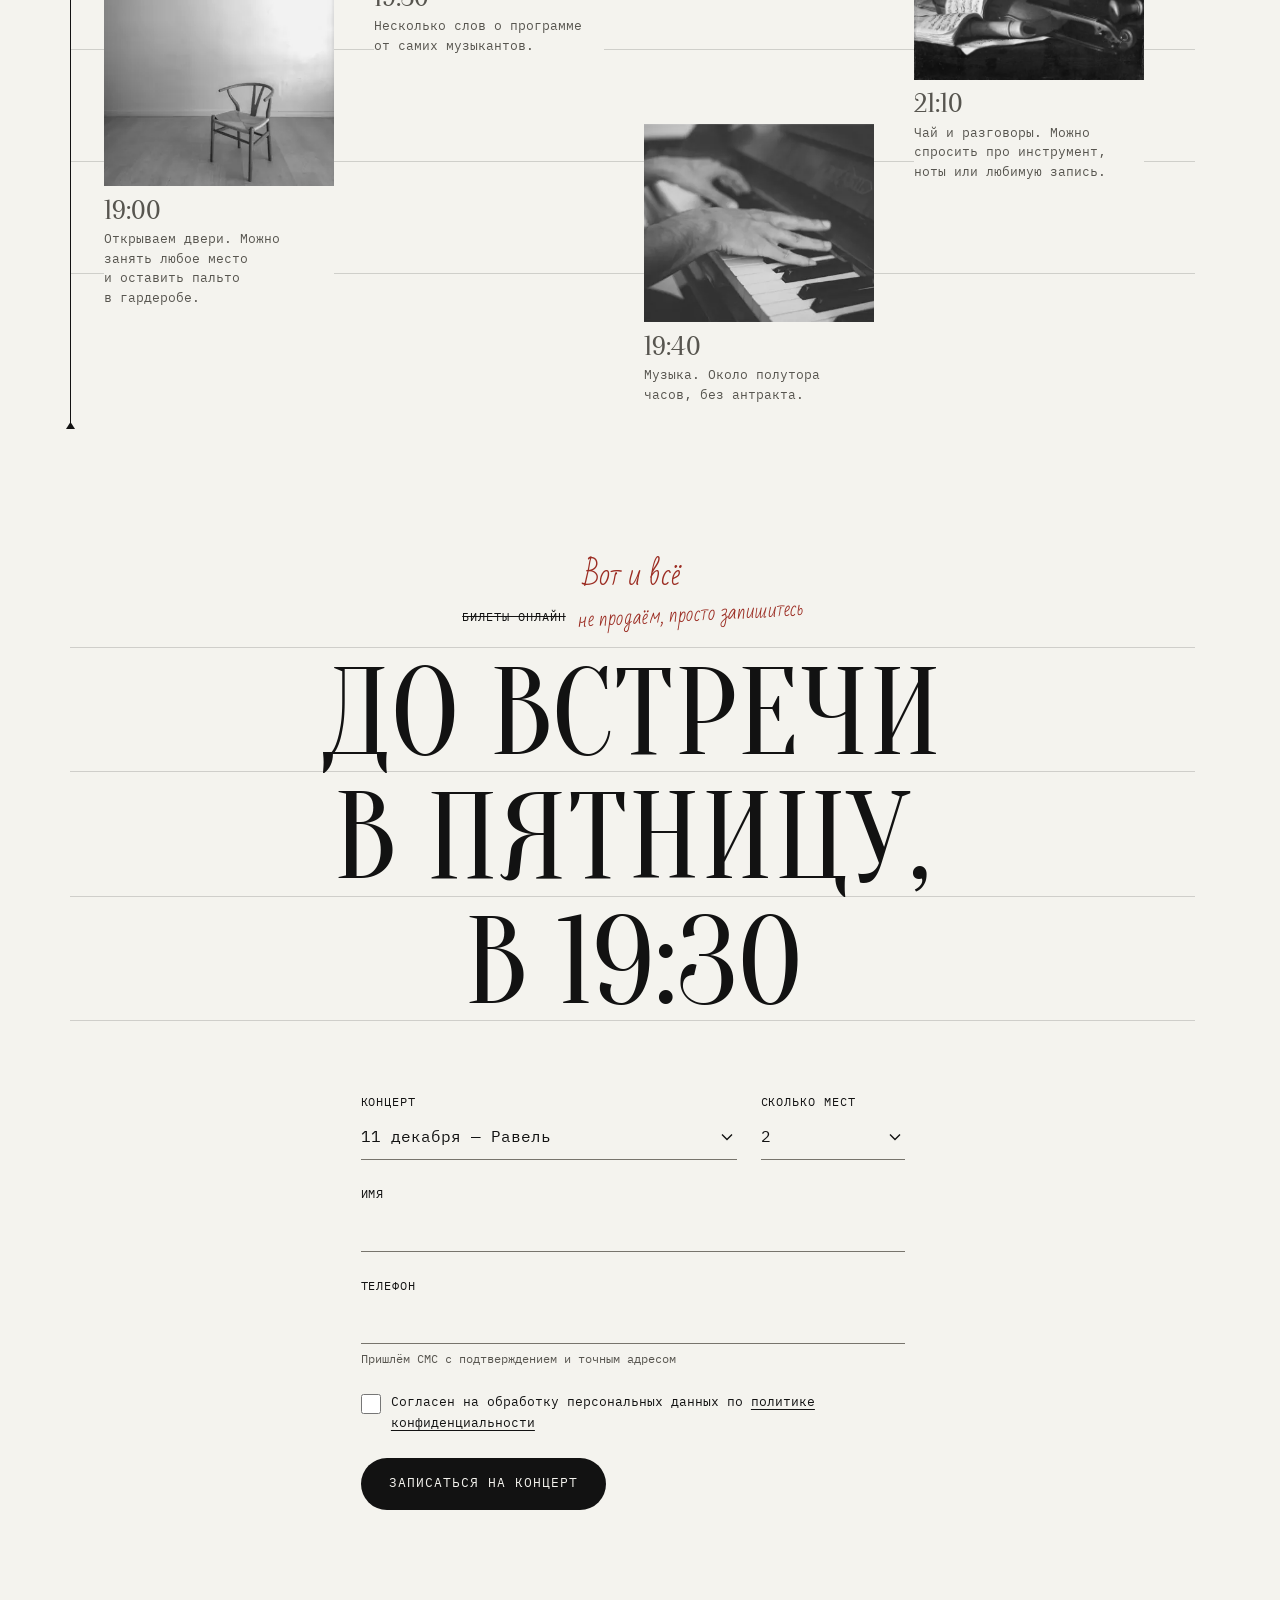
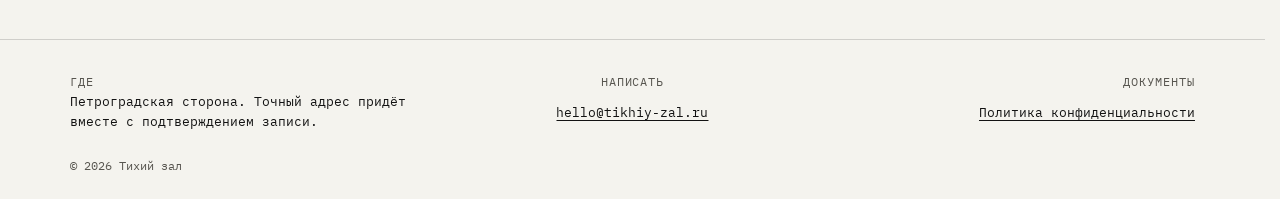
==== commit 0fb0de83: "Фото 19:30: кадр сдвинут к верху пюпитра На компьютере кадр широкий, и по центру пюпитр обрезался св" ====
--- a/index.html
+++ b/index.html
@@ -203,7 +203,7 @@
             <p><b>19:00</b> Открываем двери. Можно занять любое место и&nbsp;оставить пальто в&nbsp;гардеробе.</p>
           </li>
           <li class="moment" style="--x: 27%; --line: 1">
-            <div class="moment__photo"><img src="assets/img/music-stand-480.webp" srcset="assets/img/music-stand-480.webp 480w, assets/img/music-stand-960.webp 960w" sizes="(min-width: 56.25rem) calc(13vw + 4rem), 6.5rem" width="480" height="611" alt="Рисунок пюпитра" loading="lazy"><span class="moment__shade" aria-hidden="true"></span></div>
+            <div class="moment__photo"><img class="moment__img--top" src="assets/img/music-stand-480.webp" srcset="assets/img/music-stand-480.webp 480w, assets/img/music-stand-960.webp 960w" sizes="(min-width: 56.25rem) calc(13vw + 4rem), 6.5rem" width="480" height="611" alt="Рисунок пюпитра" loading="lazy"><span class="moment__shade" aria-hidden="true"></span></div>
             <p><b>19:30</b> Несколько слов о&nbsp;программе от&nbsp;самих музыкантов.</p>
           </li>
           <li class="moment" style="--x: 51%; --line: 4">
--- a/assets/css/style.css
+++ b/assets/css/style.css
@@ -527,6 +527,7 @@
 @media (hover: hover) { .programme__close:hover { color: var(--pencil); } }
 .programme__close:active { transform: scale(0.95); }
 .programme__body { flex: 1; min-height: 0; overflow-y: auto; overscroll-behavior: contain; padding: 0 var(--gutter); }
+.programme__title:focus { outline: none; }
 .programme__title {
   margin-top: 0.5rem; font-family: var(--serif); text-transform: uppercase;
   font-size: clamp(3rem, 2rem + 4vw, 5.5rem); line-height: 0.9;
@@ -616,6 +617,8 @@
   padding-block: 1rem; border-top: 1px solid var(--rule);
 }
 .moment img { width: 100%; aspect-ratio: 4 / 5; object-fit: cover; }
+/* У пюпитра главное наверху (подставка для нот), а внизу пустое поле: кадр сдвинут к верху */
+.moment__img--top { object-position: 50% 12%; }
 .moment p { transition: color 600ms var(--ease-out); }
 /* Серый слой лежит справа от границы --reveal: слева фото уже цветное, справа ещё нет */
 .moment__photo { position: relative; overflow: hidden; }
@@ -645,17 +648,19 @@
   }
   .staff--evening { display: block; position: absolute; inset-inline: 0; top: var(--pad); }
   .moments { margin: 0; }
+  /* Высота 0 и центровка флексом вместо translate: у строки не появляется свой слой,
+     поэтому указатель может пройти над фото, но под подписью */
   .moment {
     position: absolute; left: var(--x); top: calc(var(--pad) + var(--line) * var(--gap));
-    width: clamp(10rem, 4rem + 13vw, 22rem); display: block; padding: 0; border: 0;
-    translate: 0 -50%;
+    width: clamp(10rem, 4rem + 13vw, 22rem); height: 0; padding: 0; border: 0;
+    display: flex; flex-direction: column; justify-content: center; align-items: stretch; gap: 0;
   }
+  .moment > * { flex-shrink: 0; }
   .moment img { aspect-ratio: auto; height: calc(var(--gap) * 1.7); }
-  /* Снимок и подпись лежат над указателем: подпись на бумажном фоне, линия не режет буквы.
-     Поверх самого фото линию дорисовывает край серого слоя — это и есть граница цвета */
-  .moment { z-index: 3; }
-  .moment p { margin-top: 0.6rem; font-size: 0.8125rem; line-height: 1.5; background: var(--paper); }
-  .moment.is-crossing .moment__shade { border-left: 1px solid var(--ink); }
+  /* Фото лежит под указателем, а подпись над ним: одна и та же линия идёт поверх фото
+     и прячется за бумажным фоном подписи, чтобы не резать буквы */
+  .moment__photo { z-index: 1; }
+  .moment p { position: relative; z-index: 3; margin-top: 0.6rem; font-size: 0.8125rem; line-height: 1.5; background: var(--paper); }
   /* Указатель — один элемент шириной 9 px: линия и оба треугольника нарисованы фоном одного слоя,
      поэтому вершины всегда совпадают с серединой линии, при любом масштабе экрана.
      Длину и линейки стана подгоняет скрипт: концы выходят за крайние фото и подписи на одинаковый отступ */
